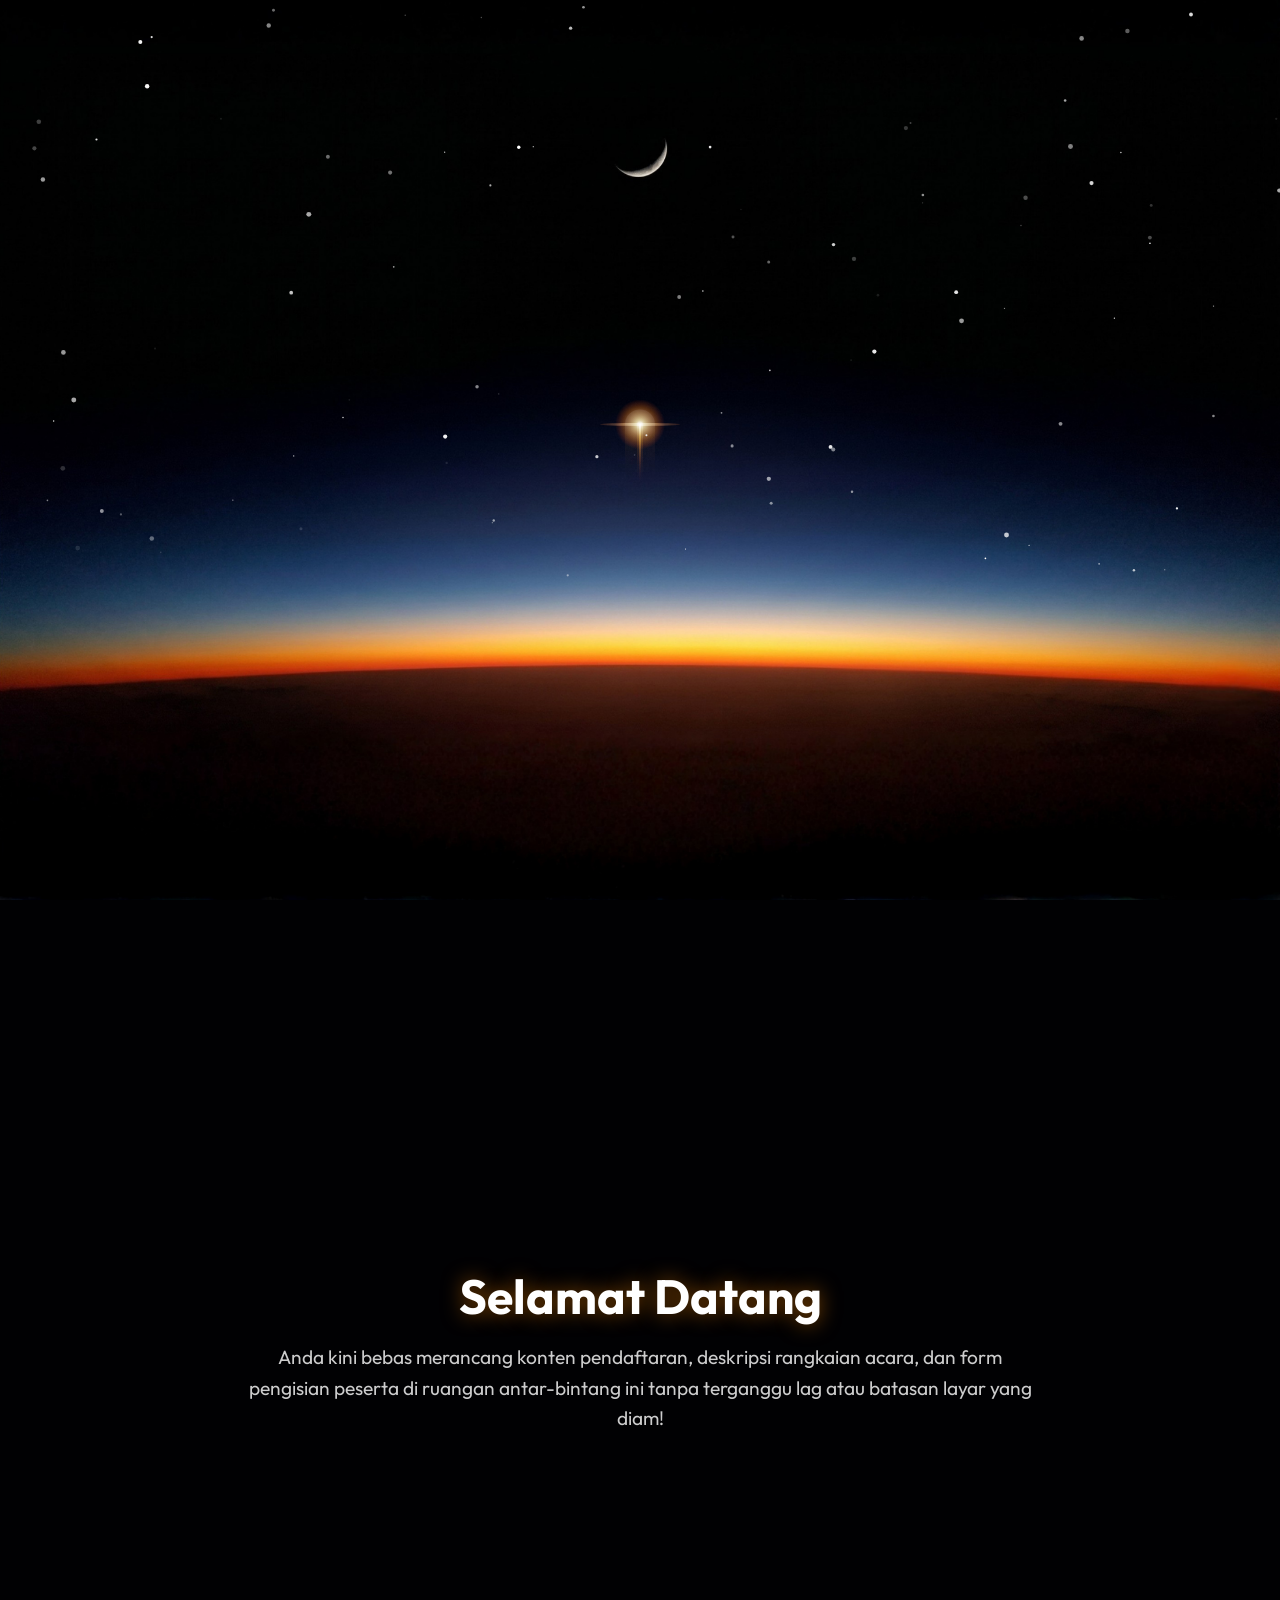
==== index.html @ 038d3ee2 "first commit" ====
<!DOCTYPE html>
<html lang="en">
<head>
    <meta charset="UTF-8">
    <meta name="viewport" content="width=device-width, initial-scale=1.0">
    <title>OmahTI Academy 2026</title>
    <link rel="preconnect" href="https://fonts.googleapis.com">
    <link rel="preconnect" href="https://fonts.gstatic.com" crossorigin>
    <link href="https://fonts.googleapis.com/css2?family=Outfit:wght@300;500;700&display=swap" rel="stylesheet">
    <link rel="stylesheet" href="style.css">
</head>
<body>
    <svg style="width: 0; height: 0; position: absolute;" aria-hidden="true">
      <filter id="svg-distort">
        <feTurbulence type="fractalNoise" baseFrequency="0.04" numOctaves="2" result="noise" />
        <feDisplacementMap in="SourceGraphic" in2="coloredNoise" scale="12" xChannelSelector="R" yChannelSelector="G" />
      </filter>
    </svg>

    <div class="shake-wrapper" id="shake-wrapper">
        <section class="hero">
            <div class="hero-bg-container">
                <div class="zoom-wrapper">
                    <!-- Menggunakan gambar _Lanjutan yang baru untuk jembatan hitam tanpa putus -->
                    <img src="assets/Horizon_Horizontal_Lanjutan.png" class="hero-bg-img" alt="Space Horizon">
                </div>
            </div>
            
            <div class="shockwave" id="shockwave"></div>
            
            <canvas id="vfxCanvas"></canvas>
            
            <div class="hero-content hidden-initially" id="main-content">
                <h1 class="title">OmahTI Academy 2026</h1>
                <p class="tagline">Ignite your passion, Explore new horizon</p>
            </div>
        </section>
        
        <!-- BLOK KONTEN LANJUTAN (BISA DI-SCROLL KE BAWAH) -->
        <!-- Background hitam pekat (#010103) secara otomatis menyambung sempurna dengan gradasi paling bawah dari _Lanjutan.png -->
        <section style="width: 100%; min-height: 100vh; position: relative; z-index: 10; display: flex; flex-direction: column; align-items: center; justify-content: center; padding: 2rem;">
            <div style="text-align: center; max-width: 800px; color: rgba(255, 255, 255, 0.8);">
                <h2 style="font-size: 3rem; margin-bottom: 1rem; color: #fff; text-shadow: 0 0 20px rgba(255, 140, 0, 0.5);">Selamat Datang</h2>
                <p style="font-size: 1.2rem; line-height: 1.6;">Anda kini bebas merancang konten pendaftaran, deskripsi rangkaian acara, dan form pengisian peserta di ruangan antar-bintang ini tanpa terganggu lag atau batasan layar yang diam!</p>
            </div>
        </section>
    </div>

    <!-- CANVAS VFX ENGINE SCRIPT (Fokus Komet Fotorealistis) -->
    <script>
        const canvas = document.getElementById('vfxCanvas');
        const ctx = canvas.getContext('2d');
        let width, height;
        let stars = [];
        let animationFrame;

        function resize() {
            width = window.innerWidth;
            height = window.innerHeight;
            canvas.width = width;
            canvas.height = height;
        }
        window.addEventListener('resize', resize);
        resize();

        // 1. STARFIELD LATAR BELAKANG
        // Variabel global pengatur tempo kelip bintang
        let starSpeedMultiplier = 1.0;

        class Star {
            constructor() {
                this.x = Math.random() * width;
                this.y = Math.random() * (height * 0.65);
                this.size = Math.random() * 2 + 0.5;
                this.blinkSpeed = Math.random() * 0.05 + 0.01;
                this.opacity = Math.random();
                this.growing = Math.random() > 0.5;
            }
            update() {
                // Skalakan kedipan dengan parameter waktu lari universe agar dapat dilambatkan!
                if (this.growing) {
                    this.opacity += this.blinkSpeed * starSpeedMultiplier;
                    if (this.opacity >= 1) {
                        this.opacity = 1;
                        this.growing = false;
                    }
                } else {
                    this.opacity -= this.blinkSpeed * starSpeedMultiplier;
                    if (this.opacity <= 0.1) {
                        this.opacity = 0.1;
                        this.growing = true;
                    }
                }
            }
            draw() {
                ctx.globalAlpha = this.opacity;
                ctx.fillStyle = '#ffffff';
                ctx.beginPath();
                ctx.arc(this.x, this.y, this.size, 0, Math.PI * 2);
                ctx.fill();
                ctx.globalAlpha = 1;
            }
        }

        for (let i = 0; i < 100; i++) {
            stars.push(new Star());
        }

        // 2. CANVAS ORGANIC MESH ENGINE (Wobbly Plasma Blob & Stardust)
        let bubble = null;
        let dusts = [];
        
        function triggerBubble(x, y) {
            bubble = {
                x: x,
                y: y,
                radius: 1,
                maxRadius: Math.max(width, height) * 1.5,
                opacity: 1,
                time: 0,
                active: true
            };
            
            // Sentuhan ekstra: memancarkan percikan serbuk bintang (fireflies/stardust) yang damai bertebaran perlahan
            for(let i = 0; i < 45; i++) {
                dusts.push({
                    x: x + (Math.random() - 0.5) * 50, // Penebaran awal alami menyebar dari poros amuba
                    y: y + (Math.random() - 0.5) * 50,
                    vx: (Math.random() - 0.5) * 6,
                    // Terbang pelan melayang ke arah atas
                    vy: (Math.random() - 0.5) * 3 - 2, 
                    size: Math.random() * 2 + 0.8,
                    opacity: 1,
                    decay: Math.random() * 0.005 + 0.002, // Memudar sangat pelan laksana kunang-kunang (~3-5 detik)
                    wobble: Math.random() * Math.PI * 2
                });
            }
        }

        // COMET LOGIC (Ultra-HD Smooth Beam Mode)
        let comet = null;

        function spawnComet() {
            // Mulai dari titik terang horizon
            let startY = height * 0.90; 
            let targetY = height * 0.35; 
            let startX = width / 2;
            
            comet = {
                x: startX,
                y: startY,
                targetY: targetY,
                speed: 30, // Diturunkan sesuai permintaan awal
                friction: 0.95, // Menjaga agar sisa energinya tetap mengangkat komet sampai tujuan
                tailLength: 0,
                maxTailLength: Math.min(height * 0.3, 280),
                opacity: 0,
                active: true
            };
        }

        function loop() {
            // Bersihkan kanvas agar jernih dan garis tetap tajam secara HD
            ctx.clearRect(0, 0, width, height);
            ctx.globalCompositeOperation = 'source-over';
            
            // Perlambat tempo kelip bintang ke 45% kecepatan aslinya
            // (15% di perhitungan matematika sebelumnya mengakibatkan siklus kedipan memakan waktu hingga 15 detik, sehingga terlihat macet/berhenti)
            if (bubble) {
                if (starSpeedMultiplier > 0.45) {
                    starSpeedMultiplier -= 0.002;
                }
            }

            // Jaga bintang-bintang di latar
            stars.forEach(s => { s.update(); s.draw(); });

            // 3. RENDER BUBBLE ORGANIK AMOEBA (The Plasma Explosion)
            if (bubble && bubble.active) {
                bubble.radius += (bubble.maxRadius - bubble.radius) * 0.02 + 2; 
                bubble.time += 0.05;
                
                let progress = bubble.radius / bubble.maxRadius;
                bubble.opacity = Math.max(0, 1 - Math.pow(progress, 2.5));
                
                if (bubble.opacity <= 0) bubble.active = false;

                ctx.globalCompositeOperation = 'screen';
                ctx.globalAlpha = bubble.opacity * 0.7; // Dikurangi drastis sesuai permintaan awal
                
                ctx.beginPath();
                let points = 200; // Resolusi lengkungan tinggi
                let baseRadius = bubble.radius;
                
                for (let i = 0; i <= points; i++) {
                    let angle = (i / points) * Math.PI * 2;
                    // Formula Trigonometri Sine Wave berganda untuk membentuk goyangan tentakel amuba/gumpalan asimetris!
                    let noiseOffset = Math.sin(angle * 5 + bubble.time) * (baseRadius * 0.15) 
                                    + Math.cos(angle * 3 - bubble.time * 1.5) * (baseRadius * 0.1);
                    
                    let r = baseRadius + noiseOffset;
                    let pX = bubble.x + Math.cos(angle) * r;
                    let pY = bubble.y + Math.sin(angle) * r;
                    
                    if (i === 0) ctx.moveTo(pX, pY);
                    else ctx.lineTo(pX, pY);
                }
                ctx.closePath();
                
                // Murni gradasi mengisi kontur plasma (warna dihaluskan drastis, lebih redup dan damai)
                let grad = ctx.createRadialGradient(bubble.x, bubble.y, 0, bubble.x, bubble.y, baseRadius * 1.2);
                grad.addColorStop(0, 'rgba(255, 210, 160, 0.25)'); // Inti pudar kemerahan tipis
                grad.addColorStop(0.4, 'rgba(255, 130, 40, 0.4)'); // Transisi oranye yang sangat mulus
                grad.addColorStop(0.8, 'rgba(255, 60, 0, 0.1)');   // Terang menyatu memudar ke ujung
                grad.addColorStop(1, 'rgba(0, 0, 0, 0)');
                
                ctx.fillStyle = grad;
                ctx.fill();
                
                // Perhatian: Seluruh goresan/tarikan garis luar (stroke, putus-putus maupun putih solid) resmi dimusnahkan. 
                // Gumpalan plasma sekarang 100% transisi warna cair bergradasi bulat (tanpa border kaku atau tepian tajam)
                
                ctx.globalAlpha = 1;
                ctx.globalCompositeOperation = 'source-over';
            }
            
            // RENDER EXTRA: SENTUHAN STARDUST MELAYANG (Serbuk Emas Magis Pemanis)
            if (dusts.length > 0) {
                ctx.globalCompositeOperation = 'screen';
                for (let i = dusts.length - 1; i >= 0; i--) {
                    let d = dusts[i];
                    
                    // Terbang berdansa organik dengan ayunan fungsi Sinus
                    d.x += d.vx + Math.sin(d.wobble) * 0.8;
                    d.y += d.vy;
                    d.wobble += 0.05;
                    
                    // Hambatan halus (gesekan udara di angkasa)
                    d.vx *= 0.95;
                    d.vy *= 0.98; 
                    
                    d.opacity -= d.decay;
                    
                    if (d.opacity <= 0) {
                        dusts.splice(i, 1);
                        continue;
                    }
                    
                    ctx.beginPath();
                    // Garis pendar (glow) elegan tebal di sekitar debu
                    ctx.shadowBlur = 15;
                    ctx.shadowColor = `rgba(255, 140, 0, ${d.opacity})`;
                    ctx.arc(d.x, d.y, d.size, 0, Math.PI * 2);
                    ctx.fillStyle = `rgba(255, 240, 190, ${d.opacity})`;
                    ctx.fill();
                    ctx.shadowBlur = 0; // Matikan pembiasan bayang agar tak mengganggu elemen lain
                }
                ctx.globalCompositeOperation = 'source-over';
            }

            // 4. RENDER KOMET
            if (comet && comet.active) {
                // Kalkulasi Fisika Deakselerasi Normal (Dibiarkan menyentuh angka 0 mutlak / berhenti total)
                comet.speed *= comet.friction;
                comet.y -= comet.speed;
                
                // Panjang ekor cahaya mengikuti kecepatan (sangat panjang di awal, menyusut di akhir)
                comet.tailLength = Math.min(comet.maxTailLength, comet.speed * 6);
                
                // Terang secepat kilat di bawah saat meluncur awal
                if (comet.opacity < 1) comet.opacity += 0.2;

                // PENTING: Screen blend mode - warna komet akan "menyinar" terang
                // dengan mewarnai piksel Horizon Asli di belakangnya secara alami
                ctx.globalCompositeOperation = 'screen';
                ctx.globalAlpha = Math.max(0, comet.opacity);

                // A. INTI KOMET (Optical Lens Flare Glow)
                ctx.beginPath();
                // Radius glow diperkecil menjadi 25 untuk sinar yang lebih rapat, tipis, dan tajam
                let headGlow = ctx.createRadialGradient(comet.x, comet.y, 0, comet.x, comet.y, 25);
                headGlow.addColorStop(0, 'rgba(255, 255, 255, 1)');       // Kembali ke putih murni untuk realisme
                headGlow.addColorStop(0.2, 'rgba(255, 230, 150, 0.8)');   // Transisi kuning terang
                headGlow.addColorStop(0.7, 'rgba(255, 120, 0, 0.3)');     // Oranye pudar (tidak berlebihan)
                headGlow.addColorStop(1, 'rgba(255, 60, 0, 0)');          // Menyatu
                
                ctx.fillStyle = headGlow;
                ctx.arc(comet.x, comet.y, 25, 0, Math.PI * 2);
                ctx.fill();

                // Tambahan: Anamorphic Horizontal Flare
                ctx.beginPath();
                let horizontalFlare = ctx.createRadialGradient(comet.x, comet.y, 0, comet.x, comet.y, 50);
                horizontalFlare.addColorStop(0, 'rgba(255, 240, 200, 0.6)'); // Keseimbangan putih kuning
                horizontalFlare.addColorStop(1, 'rgba(255, 100, 0, 0)');
                ctx.fillStyle = horizontalFlare;
                ctx.ellipse(comet.x, comet.y, 40, 1.5, 0, 0, Math.PI * 2); 
                ctx.fill();

                // B. EKOR ENERGI
                ctx.beginPath();
                let tailGlow = ctx.createLinearGradient(comet.x, comet.y, comet.x, comet.y + comet.tailLength);
                tailGlow.addColorStop(0, 'rgba(255, 255, 255, 0.9)'); // Terang benderang di awal
                tailGlow.addColorStop(0.2, 'rgba(255, 180, 50, 0.6)'); // Jejak kuning/oranye
                tailGlow.addColorStop(0.7, 'rgba(200, 80, 0, 0.15)'); // Oranye halus
                tailGlow.addColorStop(1, 'rgba(100, 20, 0, 0)');
                
                // Inti plasma tipis silet
                ctx.strokeStyle = tailGlow;
                ctx.lineWidth = 1.5; // Sangat tipis membentuk laser/serat optik
                ctx.lineCap = 'round';
                ctx.moveTo(comet.x, comet.y);
                ctx.lineTo(comet.x, comet.y + comet.tailLength);
                ctx.stroke();
                
                // Lapisan difusi embun panas sangat tipis (Glow ambient)
                ctx.beginPath();
                ctx.strokeStyle = tailGlow;
                ctx.lineWidth = 6;  // Blur dikecilkan agar tidak terlihat gendut
                ctx.globalAlpha = comet.opacity * 0.3; 
                ctx.moveTo(comet.x, comet.y);
                ctx.lineTo(comet.x, comet.y + comet.tailLength);
                ctx.stroke();
                
                // Tambahan: Lapisan Macro Bloom untuk menggantikan CSS filter yang bikin ngelag
                ctx.beginPath();
                ctx.strokeStyle = tailGlow;
                ctx.lineWidth = 30; // Radius lebar namun sangat pudar untuk ilusi cahaya kamera
                ctx.globalAlpha = comet.opacity * 0.1;
                ctx.moveTo(comet.x, comet.y);
                ctx.lineTo(comet.x, comet.y + comet.tailLength);
                ctx.stroke();

                ctx.globalAlpha = 1;
                ctx.globalCompositeOperation = 'source-over';

                // Logika Berhenti & Ledakan (Memicu ledakan lalu lenyapkan total fisiknya seketika)
                if (comet.y <= comet.targetY || comet.speed < 0.5) {
                    comet.active = false;
                    
                    // Bangun gumpalan sel plasma amuba di titik absis Canvas
                    triggerBubble(comet.x, comet.y);
                    
                    // PANGGIL SIKLUS DISTORSI KACA (Air Riak Asimetris)
                    let shockwave = document.getElementById('shockwave');
                    shockwave.classList.remove('explode'); 
                    void shockwave.offsetWidth; 
                    shockwave.classList.add('explode');
                    
                    let mainContent = document.getElementById('main-content');
                    mainContent.classList.remove('hidden-initially');
                    mainContent.classList.add('reveal');
                }
            }

            animationFrame = requestAnimationFrame(loop);
        }

        window.onload = () => {
            loop();
            // Tembakan Sinematik Perdana 
            setTimeout(() => {
                spawnComet();
            }, 800);
        };
    </script>
</body>
</html>
---- style.css ----
:root {
    --text-primary: #ffffff;
    --text-secondary: rgba(255, 255, 255, 0.85);
    --accent-glow: rgba(255, 140, 0, 0.3);
}

* {
    margin: 0;
    padding: 0;
    box-sizing: border-box;
}

body, html {
    width: 100%;
    min-height: 100vh;
    font-family: 'Outfit', sans-serif;
    /* Buka overflow vertikal agar bisa scroll ke bawah ke konten selanjutnya! */
    overflow-x: hidden; 
    background-color: #010103; 
}

.shake-wrapper {
    width: 100%;
    position: relative;
}

.hero {
    width: 100%;
    height: 100vh; /* Kunci panggung animasi komet tepat di layar pertama */
    display: flex;
    flex-direction: column;
    justify-content: flex-start;
    align-items: center;
    position: relative;
}

.hero-bg-container {
    position: absolute;
    top: 0; left: 0; width: 100%; height: 100%;
    z-index: 0;
    overflow: hidden;
    background-color: inherit;
}

.zoom-wrapper {
    position: absolute;
    top: 0; left: 0; width: 100%; height: 100%;
    animation: slowZoom 35s ease-in-out infinite alternate;
    transform-origin: center 85vh; 
}

.hero-bg-img {
    width: 100vw;
    height: auto;
    min-height: 100vh;
    object-fit: cover;
    position: absolute;
    top: 85vh; 
    left: 0;
    transform: translateY(-85.1%);
}

@keyframes slowZoom {
    0% { transform: scale(1); }
    100% { transform: scale(1.04); }
}

/* ==================================
   VFX CANVAS LAYER
================================== */
#vfxCanvas {
    position: absolute;
    top: 0; left: 0; width: 100%; height: 100%;
    z-index: 2; /* Berada di atas horizon, di bawah teks */
    pointer-events: none;
    
    /* VITAL: Teknik ini membuat canvas bukan sekadar "menempel", 
       melainkan berbaur secara optikal menerangi warna gambar sekitarnya */
    mix-blend-mode: screen; 
    
    /* Mencegah lag ekstrim: jangan gunakan CSS drop-shadow ke seluruh lebar layar! */
    
    /* Masking untuk membuat efek visual memudar/hilang secara halus di garis horizon 85vh
       sehingga ekor komet terasa menembus dari belakang dunia/bumi */
    -webkit-mask-image: linear-gradient(to bottom, black 82vh, transparent 86vh);
    mask-image: linear-gradient(to bottom, black 82vh, transparent 86vh);
}

/* ==================================
   SVG BACKDROP DISPLACEMENT SHOCKWAVE
================================== */
.shockwave {
    position: absolute;
    top: 35vh; /* Center drop */
    left: 50%;
    /* Mencegah Lag Ekstrim (Layout Reflows): Paksa ukuran elemen tetap besar, 
       kemudian animasikan via transform: scale dengan Akselerasi GPU penuh! */
    width: 140vw;
    height: 140vw;
    transform: translate(-50%, -50%) scale(0.01);
    
    background: transparent;
                
    /* Pembiasan lensa gelembung mengikuti bentuk goyangannya dengan filter SVG! */
    backdrop-filter: url(#svg-distort) brightness(1.1);
    -webkit-backdrop-filter: blur(2px) brightness(1.1); 
    
    /* Memaksa elemen ini terpisah ke layer Composite GPU murni */
    will-change: transform, border-radius, opacity;
    
    opacity: 0;
    pointer-events: none;
    z-index: 1;
}

.shockwave.explode {
    opacity: 1;
    /* Menggunakan keyframes Scale Transform Murni */
    animation: wobblyBubbleExpand 5s cubic-bezier(0.2, 0.8, 0.3, 1) forwards;
}

@keyframes wobblyBubbleExpand {
    0% { 
        border-radius: 40% 60% 70% 30% / 40% 50% 60% 50%;
        transform: translate(-50%, -50%) rotate(0deg) scale(0.02);
        opacity: 0; 
    }
    10% { opacity: 1; }
    30% { 
        border-radius: 70% 30% 50% 50% / 30% 50% 70% 40%;
    }
    60% { 
        border-radius: 30% 70% 50% 70% / 50% 40% 60% 30%;
    }
    100% { 
        border-radius: 50% 50% 60% 40% / 70% 30% 50% 50%;
        transform: translate(-50%, -50%) rotate(180deg) scale(1);
        opacity: 0; 
    }
}

/* ==================================
   SCREEN SHAKE VIBRATION
================================== */
.shake-wrapper.shake {
    /* Getaran layar dinonaktifkan sama sekali (Diganti durasi pasif 0s agar fallback aman) */
    animation: none;
}

@keyframes screenVibrate {
    0%, 100% { transform: translate3d(0, 0, 0); }
    10% { transform: translate3d(-15px, 8px, 0); }
    20% { transform: translate3d(12px, -6px, 0); }
    30% { transform: translate3d(-8px, 10px, 0); }
    40% { transform: translate3d(8px, -8px, 0); }
    50% { transform: translate3d(-6px, 5px, 0); }
    60% { transform: translate3d(6px, -4px, 0); }
    70% { transform: translate3d(-4px, 3px, 0); }
    80% { transform: translate3d(3px, -2px, 0); }
    90% { transform: translate3d(-2px, 1px, 0); }
}

/* ==================================
   CONTENT REVEAL (EXPLOSION)
================================== */
.hidden-initially {
    opacity: 0;
    pointer-events: none;
    visibility: hidden;
}

.hero-content {
    position: relative;
    z-index: 3;
    text-align: center;
    padding: 2rem;
    margin-top: 28vh; 
}

.hero-content.reveal {
    visibility: visible;
    pointer-events: auto;
    /* Durasi reveal diperpanjang sangat jauh agar lebih damai */
    animation: sereneReveal 3.5s cubic-bezier(0.25, 1, 0.5, 1) forwards;
}

@keyframes sereneReveal {
    0% { opacity: 0; transform: scale(0.95) translateY(10px); filter: blur(15px); }
    100% { opacity: 1; transform: scale(1) translateY(0); filter: blur(0px); }
}

.title {
    font-size: 5vw;
    font-weight: 700;
    letter-spacing: -0.02em;
    margin-bottom: 0.2em;
    color: #ffffff;
    
    /* TETAPKAN WARNA STATIS: Menggunakan glow Putih/Biru terang elegan */
    text-shadow: 0 4px 60px rgba(180, 225, 255, 0.8);
    
    /* ANIMASI DIPAKSA DI GPU */
    will-change: transform; 
    animation: float 4s ease-in-out infinite;
}

.hero-content.reveal .title {
    /* Muncul pasca efek */
    animation: float 6s ease-in-out 3s infinite; 
}

@keyframes float {
    0% { transform: translateY(0px); }
    50% { transform: translateY(-10px); }
    100% { transform: translateY(0px); }
}

.tagline {
    font-size: 1.8rem;
    font-weight: 300;
    color: var(--text-secondary);
    letter-spacing: 0.05em;
    opacity: 0;
}

.hero-content.reveal .tagline {
    animation: fadeUpTagline 2.5s ease-out 1s forwards;
}

@keyframes fadeUpTagline {
    0% { opacity: 0; transform: translateY(15px); filter: blur(5px); }
    100% { opacity: 1; transform: translateY(0px); filter: blur(0px); }
}

.tagline::after {
    content: '';
    display: block;
    width: 0;
    height: 2px;
    background: linear-gradient(90deg, transparent, rgba(255, 140, 0, 0.8), transparent);
    margin: 1.5rem auto 0;
    border-radius: 2px;
}

.hero-content.reveal .tagline::after {
    animation: expandLine 3s ease-in-out 1.5s forwards;
}

@keyframes expandLine {
    to { width: 60%; }
}

@media (max-width: 768px) {
    .title { font-size: 3.5rem; }
    .tagline { font-size: 1.2rem; }
    .hero-content { margin-top: 22vh; }
}
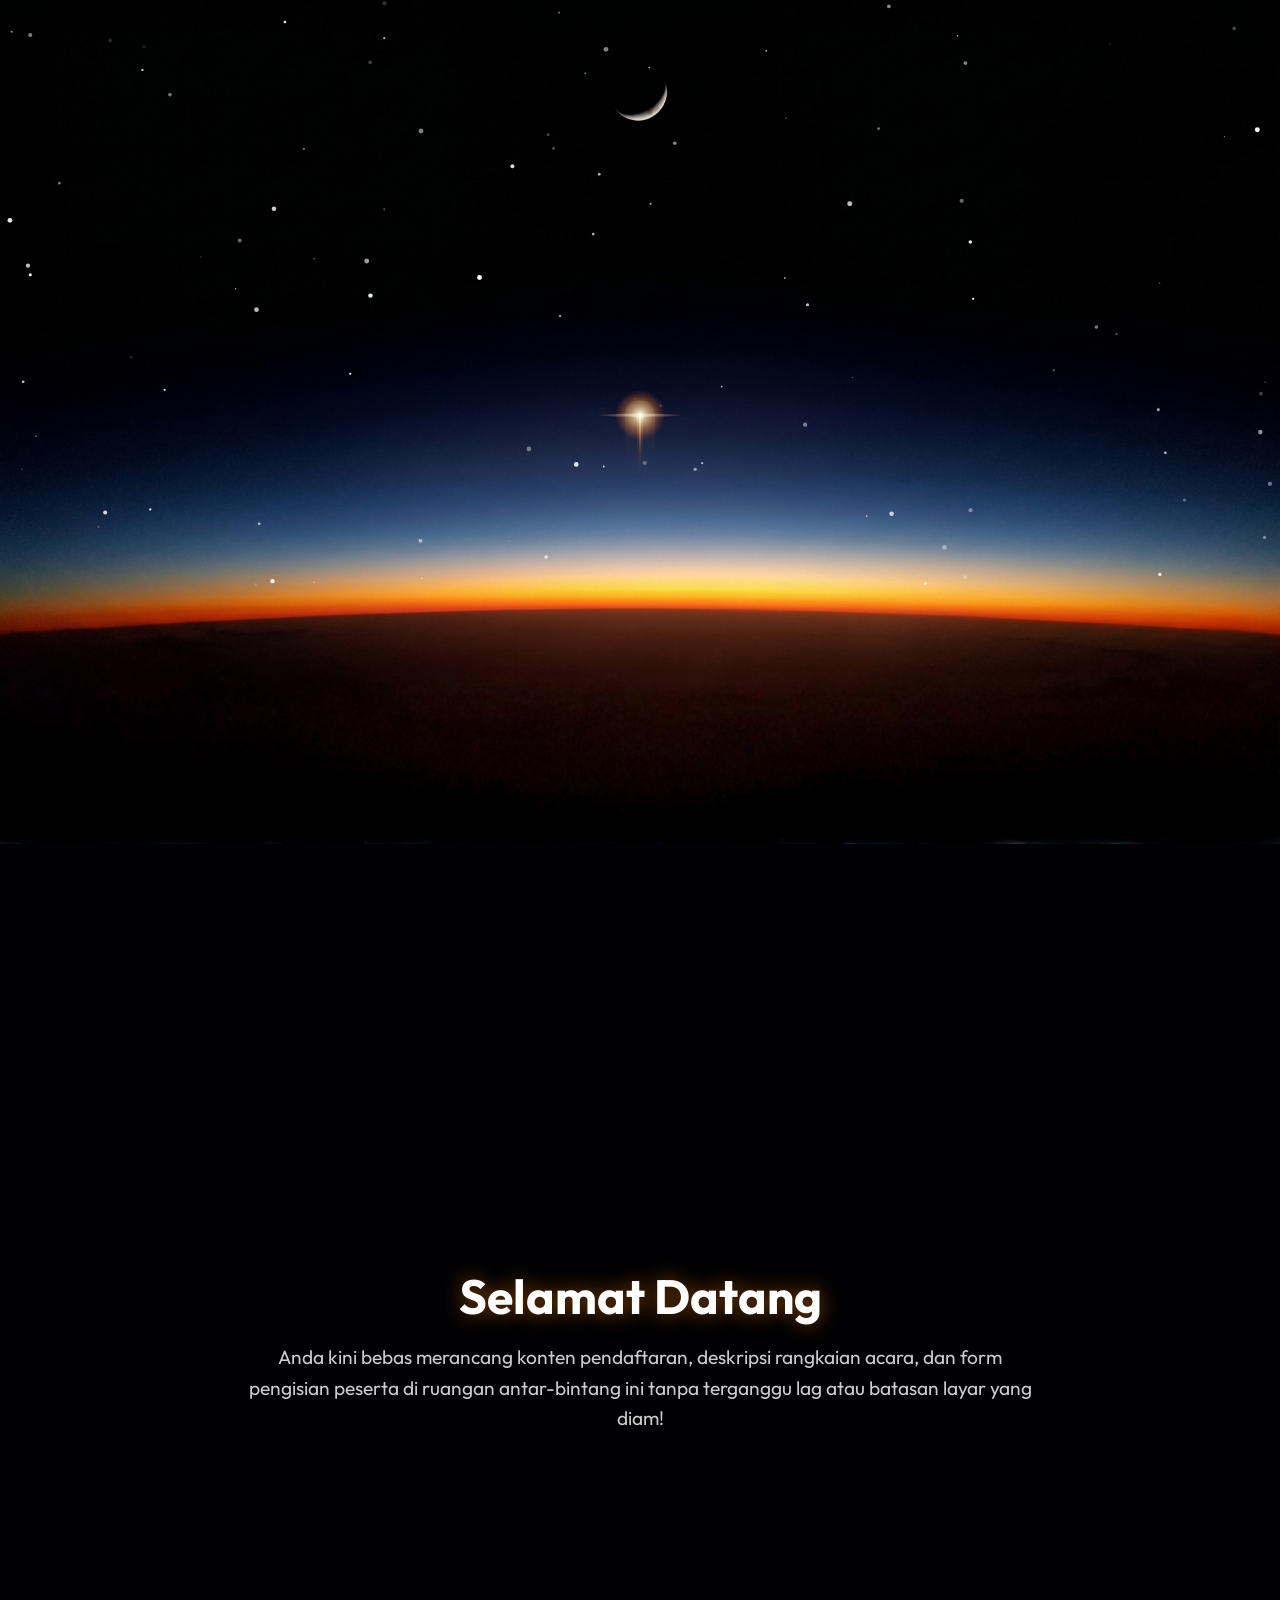
==== commit 185a56eb: "Update" ====
--- a/index.html
+++ b/index.html
@@ -37,8 +37,8 @@
         </section>
         
         <!-- BLOK KONTEN LANJUTAN (BISA DI-SCROLL KE BAWAH) -->
-        <!-- Background hitam pekat (#010103) secara otomatis menyambung sempurna dengan gradasi paling bawah dari _Lanjutan.png -->
-        <section style="width: 100%; min-height: 100vh; position: relative; z-index: 10; display: flex; flex-direction: column; align-items: center; justify-content: center; padding: 2rem;">
+        <!-- Background hitam dinonaktifkan (transparent) agar gradasi _Lanjutan.png menyatu mulus tembus ke warna background BODY CSS -->
+        <section style="width: 100%; min-height: 100vh; position: relative; z-index: 10; display: flex; flex-direction: column; align-items: center; justify-content: center; padding: 2rem; background-color: transparent;">
             <div style="text-align: center; max-width: 800px; color: rgba(255, 255, 255, 0.8);">
                 <h2 style="font-size: 3rem; margin-bottom: 1rem; color: #fff; text-shadow: 0 0 20px rgba(255, 140, 0, 0.5);">Selamat Datang</h2>
                 <p style="font-size: 1.2rem; line-height: 1.6;">Anda kini bebas merancang konten pendaftaran, deskripsi rangkaian acara, dan form pengisian peserta di ruangan antar-bintang ini tanpa terganggu lag atau batasan layar yang diam!</p>
--- a/style.css
+++ b/style.css
@@ -38,7 +38,8 @@
     position: absolute;
     top: 0; left: 0; width: 100%; height: 100%;
     z-index: 0;
-    overflow: hidden;
+    /* overflow: hidden Dihapus agar gambar ekstensinya bisa tumpah ke bawah tanpa terpotong! */
+    overflow: visible;
     background-color: inherit;
 }
 
@@ -54,10 +55,12 @@
     height: auto;
     min-height: 100vh;
     object-fit: cover;
-    position: absolute;
-    top: 85vh; 
+    object-position: top center; 
+    position: absolute;
+    /* Horizon aslinya pada berkas Lanjutan ternyata sedikit berada di bawah rata-rata. 
+       Kita tarik layarnya sebesar -7.5vh ke atas agar pucuk cahayanya menyentuh origin spawn komet (90vh) */
+    top: -7.5vh; 
     left: 0;
-    transform: translateY(-85.1%);
 }
 
 @keyframes slowZoom {
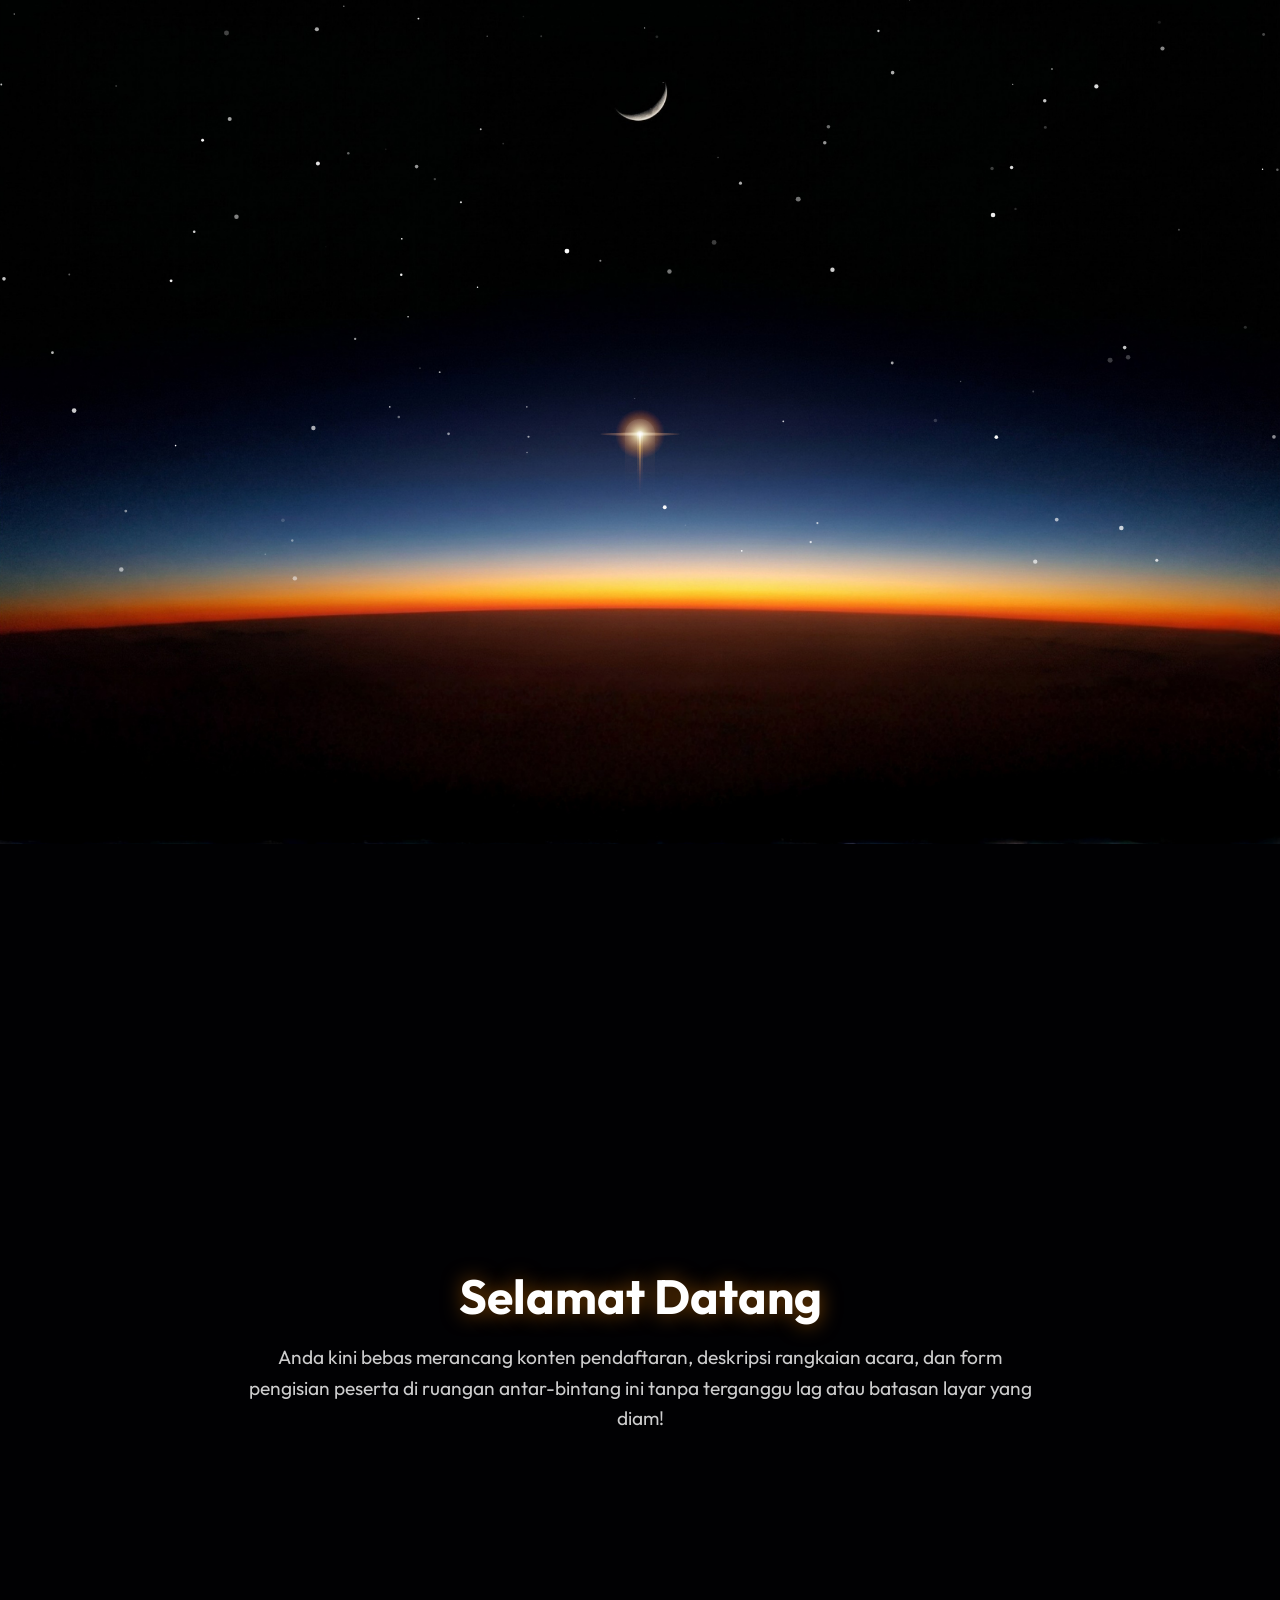
==== commit 3fe1b638: "Update" ====
--- a/index.html
+++ b/index.html
@@ -122,6 +122,7 @@
             };
             
             // Sentuhan ekstra: memancarkan percikan serbuk bintang (fireflies/stardust) yang damai bertebaran perlahan
+            /* 
             for(let i = 0; i < 45; i++) {
                 dusts.push({
                     x: x + (Math.random() - 0.5) * 50, // Penebaran awal alami menyebar dari poros amuba
@@ -135,6 +136,7 @@
                     wobble: Math.random() * Math.PI * 2
                 });
             }
+            */
         }
 
         // COMET LOGIC (Ultra-HD Smooth Beam Mode)
@@ -225,6 +227,7 @@
             }
             
             // RENDER EXTRA: SENTUHAN STARDUST MELAYANG (Serbuk Emas Magis Pemanis)
+            /*
             if (dusts.length > 0) {
                 ctx.globalCompositeOperation = 'screen';
                 for (let i = dusts.length - 1; i >= 0; i--) {
@@ -257,6 +260,7 @@
                 }
                 ctx.globalCompositeOperation = 'source-over';
             }
+            */
 
             // 4. RENDER KOMET
             if (comet && comet.active) {
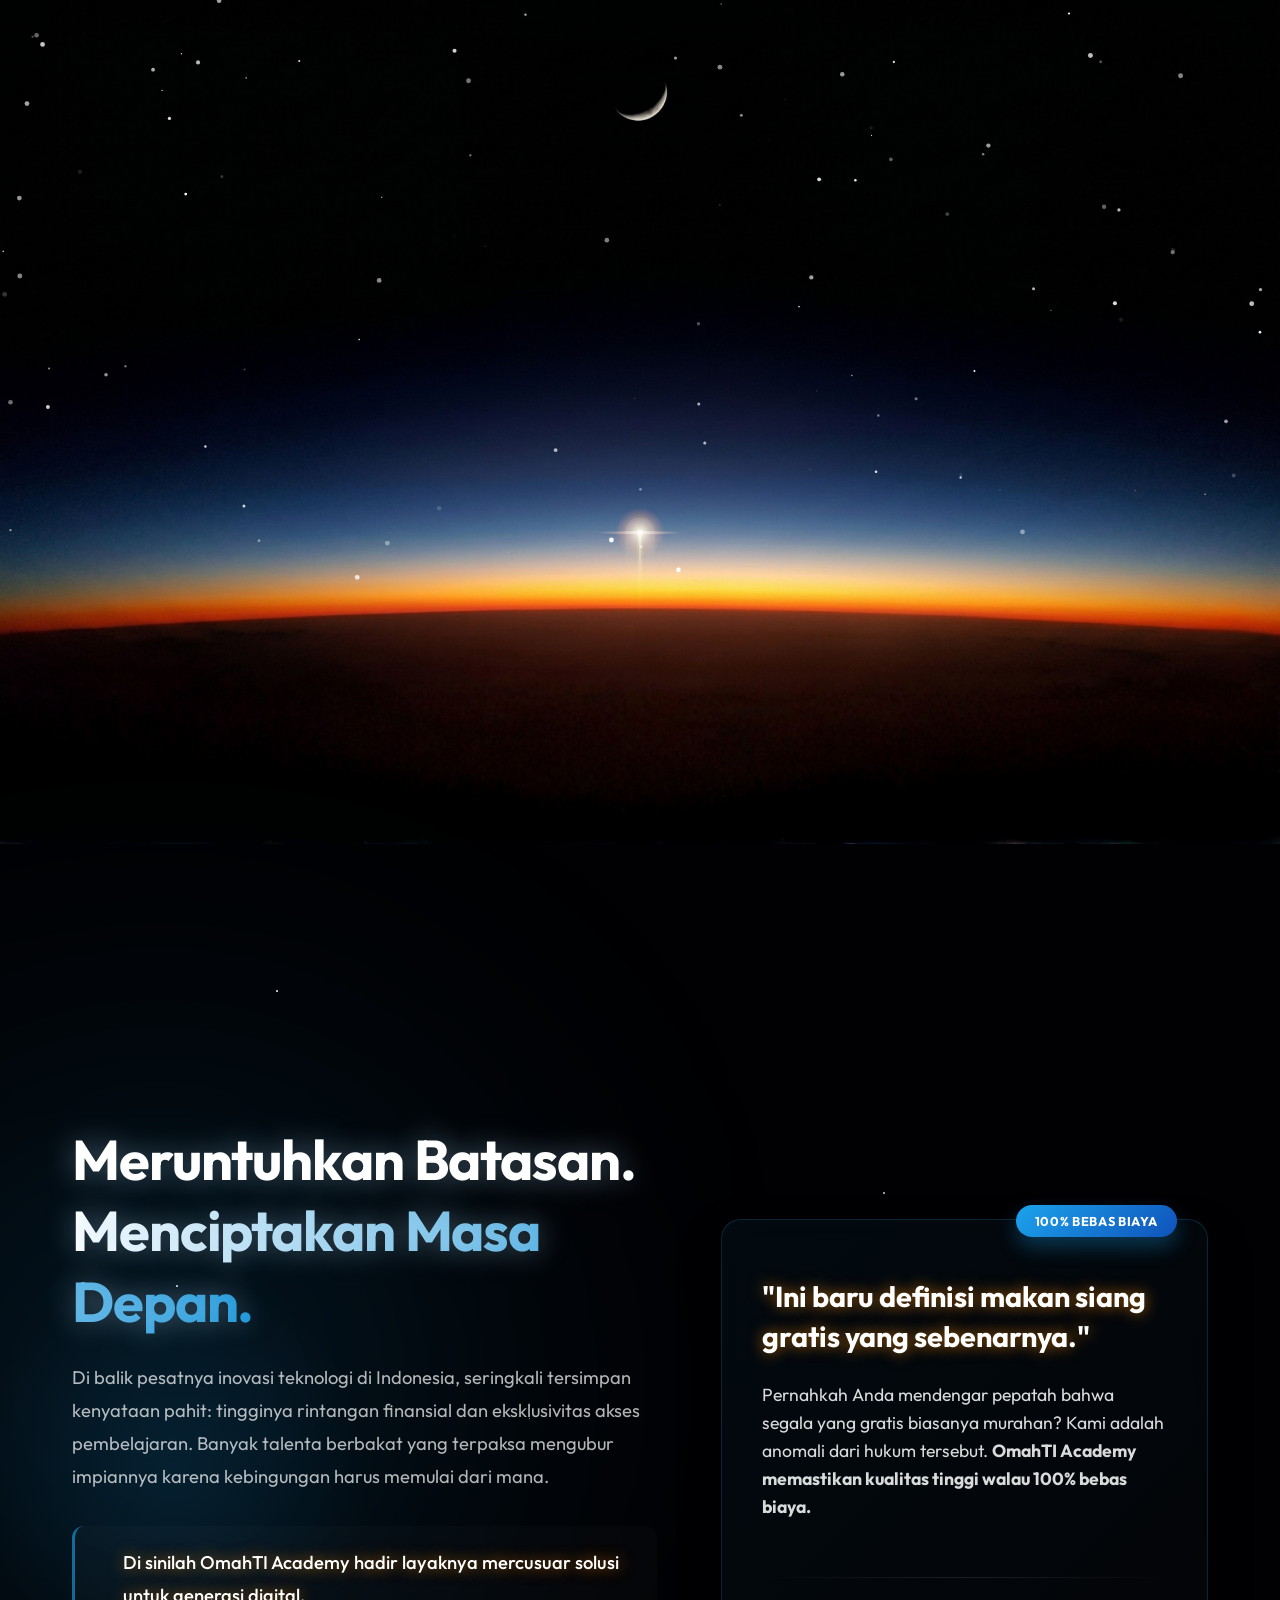
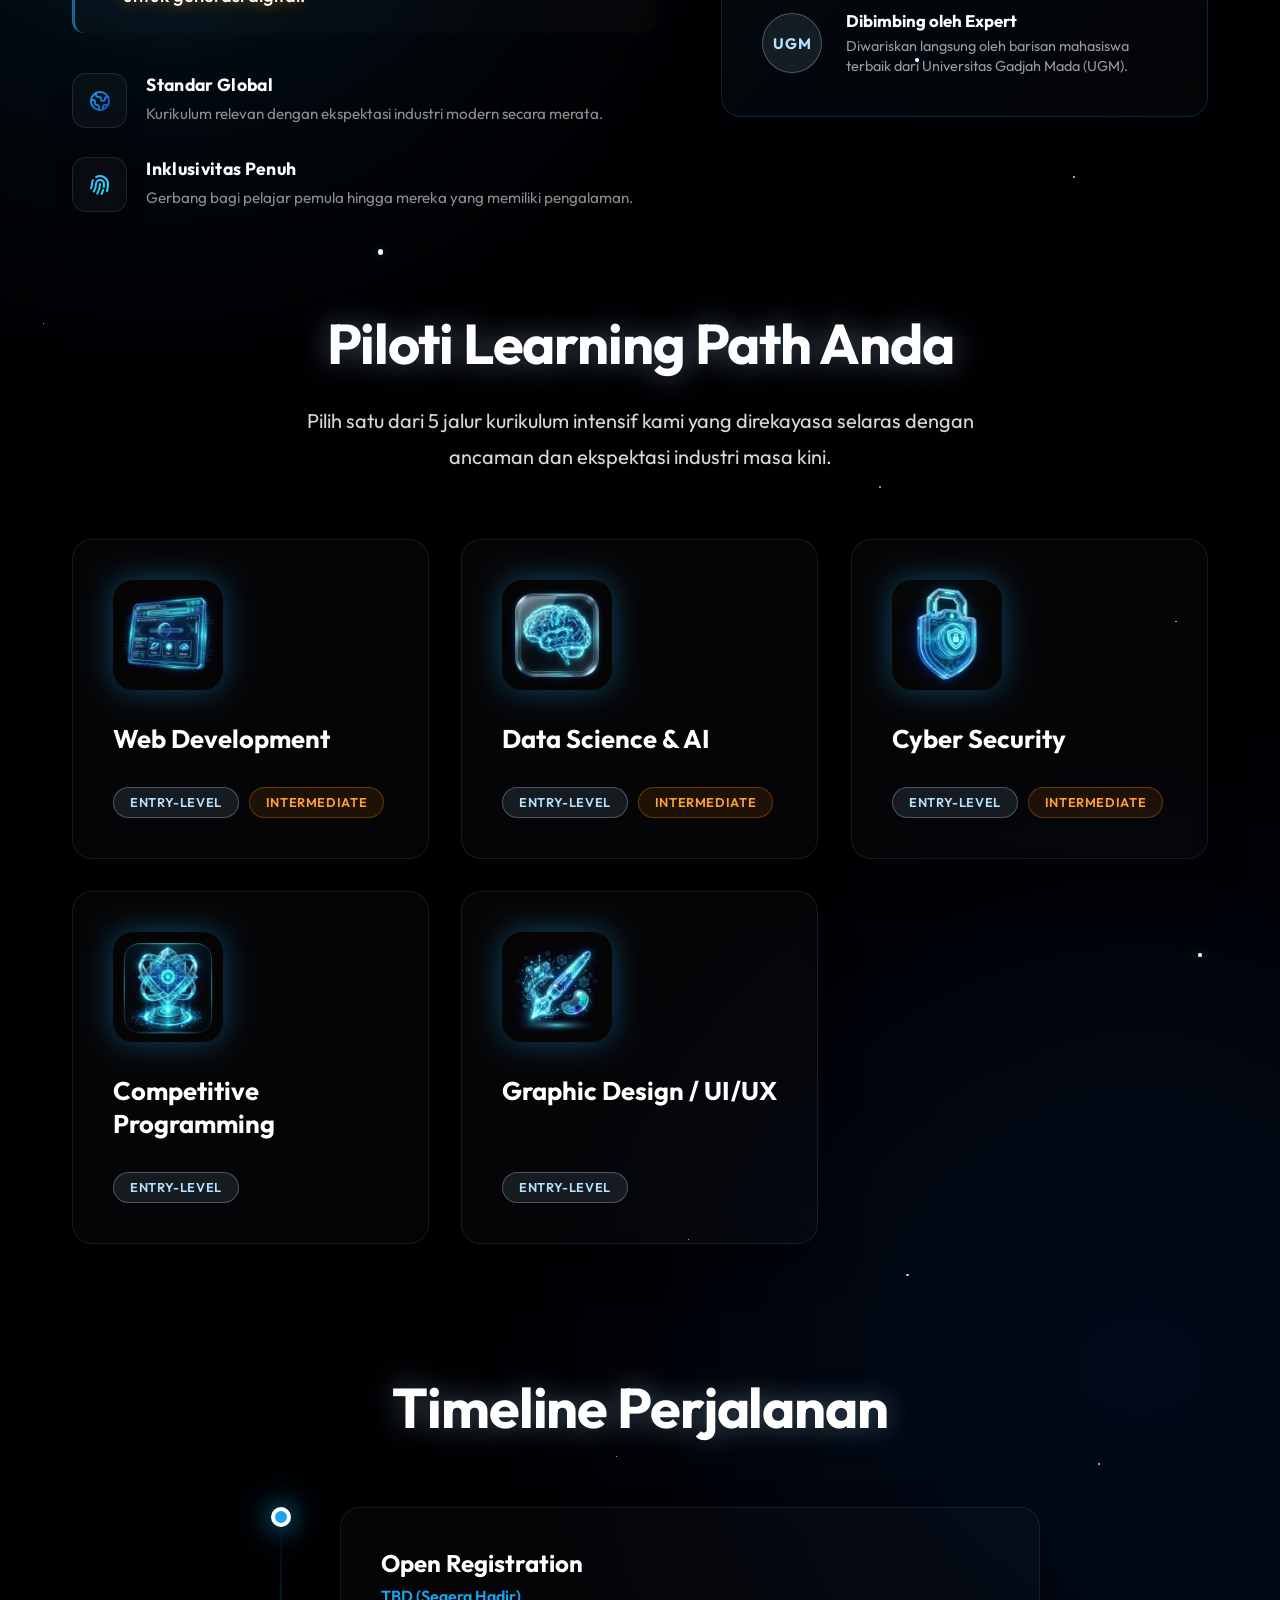
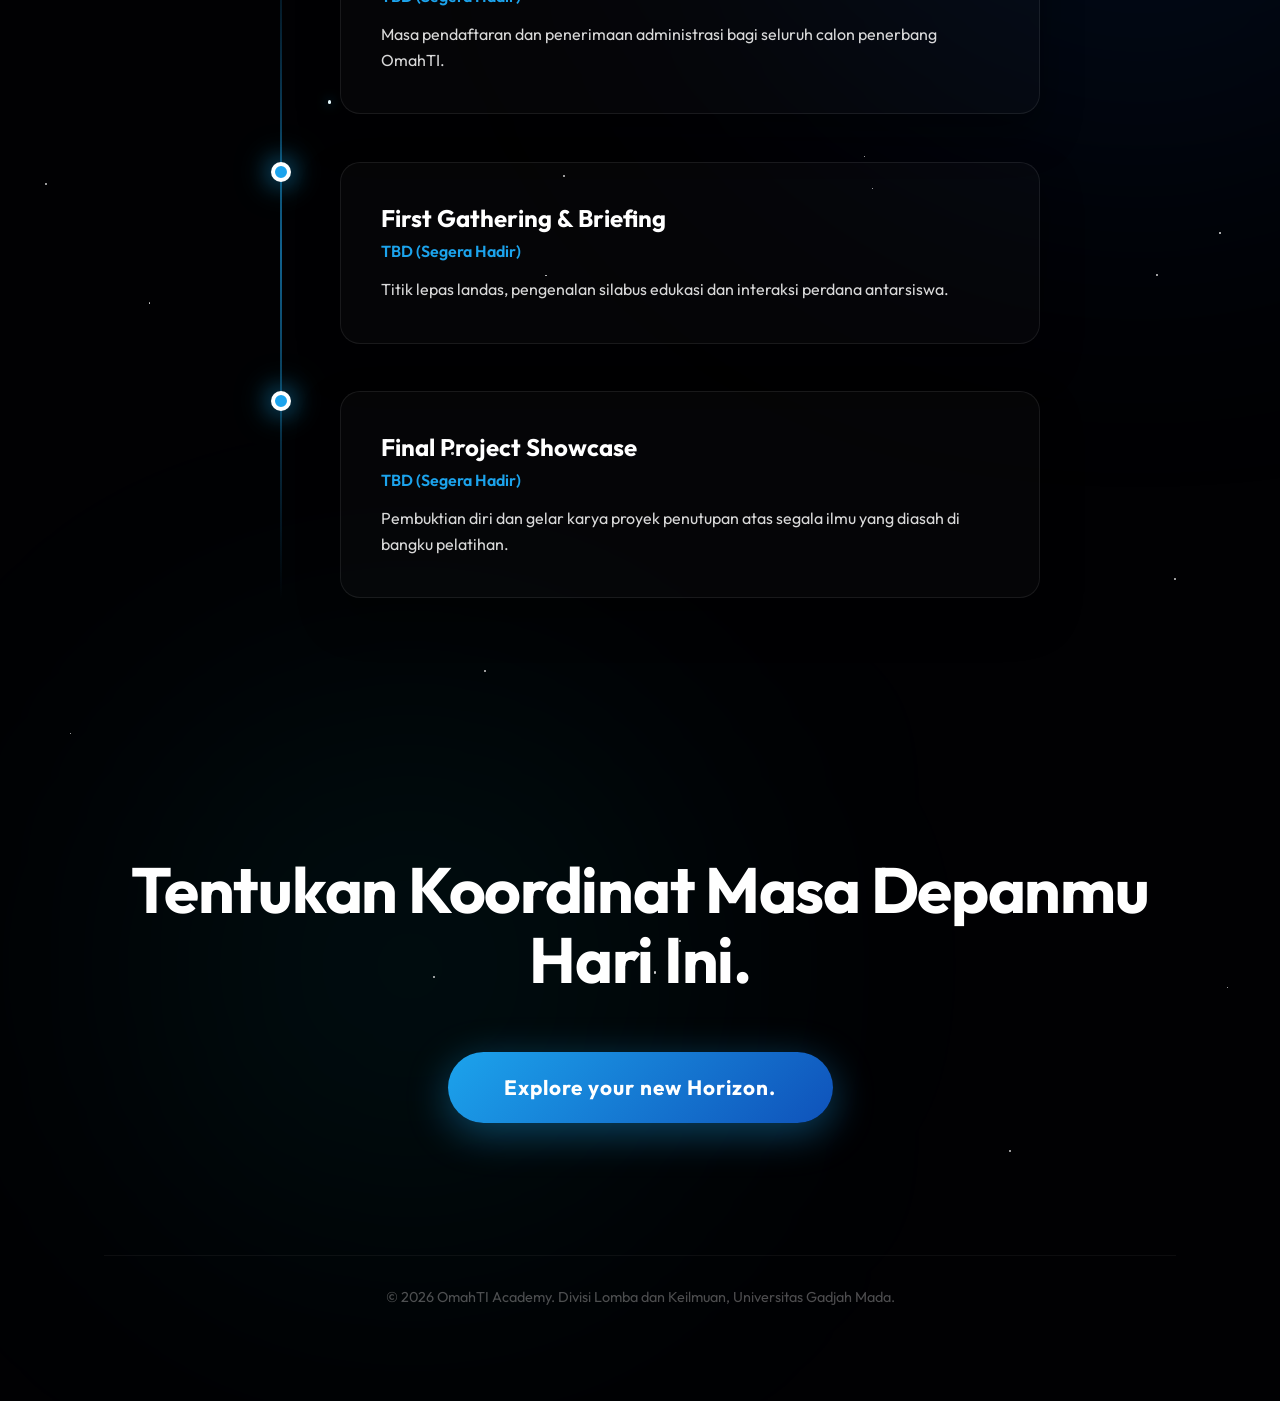
==== commit 28750a0a: "Update" ====
--- a/index.html
+++ b/index.html
@@ -36,14 +36,187 @@
             </div>
         </section>
         
-        <!-- BLOK KONTEN LANJUTAN (BISA DI-SCROLL KE BAWAH) -->
-        <!-- Background hitam dinonaktifkan (transparent) agar gradasi _Lanjutan.png menyatu mulus tembus ke warna background BODY CSS -->
-        <section style="width: 100%; min-height: 100vh; position: relative; z-index: 10; display: flex; flex-direction: column; align-items: center; justify-content: center; padding: 2rem; background-color: transparent;">
-            <div style="text-align: center; max-width: 800px; color: rgba(255, 255, 255, 0.8);">
-                <h2 style="font-size: 3rem; margin-bottom: 1rem; color: #fff; text-shadow: 0 0 20px rgba(255, 140, 0, 0.5);">Selamat Datang</h2>
-                <p style="font-size: 1.2rem; line-height: 1.6;">Anda kini bebas merancang konten pendaftaran, deskripsi rangkaian acara, dan form pengisian peserta di ruangan antar-bintang ini tanpa terganggu lag atau batasan layar yang diam!</p>
-            </div>
-        </section>
+        <!-- ====================================
+             MAIN CONTENT SECTIONS 
+             ==================================== -->
+        <div class="page-container">
+            
+            <!-- Ambient Glowing Backgrounds -->
+            <div class="ambient-orb orb-1"></div>
+            <div class="ambient-orb orb-2"></div>
+            <div class="ambient-orb orb-3"></div>
+
+            <!-- 1. ABOUT & WHY US SECTION -->
+            <section id="about" class="about-grid">
+                <!-- Elemen Ornamen Latar (Hanya untuk estetika tambahan di belakang teks) -->
+                <div class="about-bg-flare"></div>
+                
+                <div class="about-content fade-up">
+                    <h2 class="section-title">Meruntuhkan Batasan.<br><span class="text-gradient">Menciptakan Masa Depan.</span></h2>
+                    
+                    <p class="section-desc lead-text">Di balik pesatnya inovasi teknologi di Indonesia, seringkali tersimpan kenyataan pahit: tingginya rintangan finansial dan eksklusivitas akses pembelajaran. Banyak talenta berbakat yang terpaksa mengubur impiannya karena kebingungan harus memulai dari mana.</p>
+                    
+                    <div class="about-quote-box">
+                        <div class="quote-line"></div>
+                        <p class="section-desc glow-text" style="font-weight: 500;">Di sinilah OmahTI Academy hadir layaknya mercusuar solusi untuk generasi digital.</p>
+                    </div>
+
+                    <div class="feature-bullets">
+                        <div class="feature-item">
+                            <div class="feature-icon">
+                                <svg xmlns="http://www.w3.org/2000/svg" width="24" height="24" fill="none" viewBox="0 0 24 24" stroke="url(#blue-grad-1)" stroke-width="2"><path stroke-linecap="round" stroke-linejoin="round" d="M3.055 11H5a2 2 0 012 2v1a2 2 0 002 2 2 2 0 012 2v2.945M8 3.935V5.5A2.5 2.5 0 0010.5 8h.5a2 2 0 012 2 2 2 0 104 0 2 2 0 012-2h1.064M15 20.488V18a2 2 0 012-2h3.064" /><circle cx="12" cy="12" r="9"/></svg>
+                            </div>
+                            <div class="feature-text">
+                                <h4>Standar Global</h4>
+                                <p>Kurikulum relevan dengan ekspektasi industri modern secara merata.</p>
+                            </div>
+                        </div>
+                        <div class="feature-item">
+                            <div class="feature-icon">
+                                <svg xmlns="http://www.w3.org/2000/svg" width="24" height="24" fill="none" viewBox="0 0 24 24" stroke="url(#blue-grad-2)" stroke-width="2"><path stroke-linecap="round" stroke-linejoin="round" d="M12 11c0 3.517-1.009 6.799-2.753 9.571m-3.44-2.04l.054-.09A13.916 13.916 0 008 11a4 4 0 118 0c0 1.017-.07 2.019-.203 3m-2.118 6.844A21.88 21.88 0 0015.171 17m3.839 1.132c.645-2.266.99-4.659.99-7.132A8 8 0 008 4.07M3 15.364c.64-1.319 1-2.8 1-4.364 0-1.457.39-2.823 1.07-4" /></svg>
+                            </div>
+                            <div class="feature-text">
+                                <h4>Inklusivitas Penuh</h4>
+                                <p>Gerbang bagi pelajar pemula hingga mereka yang memiliki pengalaman.</p>
+                            </div>
+                        </div>
+                    </div>
+
+                    <!-- Pendaftaran Gradient untuk Ikon SVG -->
+                    <svg style="width:0;height:0;position:absolute;" aria-hidden="true">
+                        <defs>
+                            <linearGradient id="blue-grad-1" x1="0%" y1="0%" x2="100%" y2="100%">
+                                <stop offset="0%" stop-color="#1ca3ec" />
+                                <stop offset="100%" stop-color="#0f52ba" />
+                            </linearGradient>
+                            <linearGradient id="blue-grad-2" x1="0%" y1="0%" x2="100%" y2="100%">
+                                <stop offset="0%" stop-color="#4facfe" />
+                                <stop offset="100%" stop-color="#00f2fe" />
+                            </linearGradient>
+                        </defs>
+                    </svg>
+                </div>
+
+                <div class="glass-card why-us-card fade-up">
+                    <div class="floating-badge">100% BEBAS BIAYA</div>
+                    <h3 class="glow-text">"Ini baru definisi makan siang gratis yang sebenarnya."</h3>
+                    <p class="section-desc" style="font-size: 1.1rem; line-height: 1.6;">Pernahkah Anda mendengar pepatah bahwa segala yang gratis biasanya murahan? Kami adalah anomali dari hukum tersebut. <strong>OmahTI Academy memastikan kualitas tinggi walau 100% bebas biaya.</strong></p>
+                    
+                    <div class="card-divider"></div>
+
+                    <div class="tutor-info">
+                        <div class="tutor-avatar">
+                            <span class="ugm-text">UGM</span>
+                        </div>
+                        <div class="tutor-desc">
+                            <h4>Dibimbing oleh Expert</h4>
+                            <p>Diwariskan langsung oleh barisan mahasiswa terbaik dari Universitas Gadjah Mada (UGM).</p>
+                        </div>
+                    </div>
+                </div>
+            </section>
+
+            <!-- 2. LEARNING PATHS (DIVISIONS) -->
+            <section id="divisions">
+                <div class="fade-up" style="text-align: center;">
+                    <h2 class="section-title">Piloti Learning Path Anda</h2>
+                    <p class="section-desc" style="max-width: 700px; margin: 0 auto;">Pilih satu dari 5 jalur kurikulum intensif kami yang direkayasa selaras dengan ancaman dan ekspektasi industri masa kini.</p>
+                </div>
+                
+                <div class="division-grid">
+                    <!-- Web Development -->
+                    <div class="glass-card division-card fade-up">
+                        <div class="div-icon"><img src="assets/icon_webdev.png" class="division-icon-img" alt="Web Development"></div>
+                        <h3>Web Development</h3>
+                        <div class="badges">
+                            <span class="badge entry">Entry-Level</span>
+                            <span class="badge inter">Intermediate</span>
+                        </div>
+                    </div>
+                    <!-- Data Science -->
+                    <div class="glass-card division-card fade-up" style="transition-delay: 0.1s;">
+                        <div class="div-icon"><img src="assets/icon_datascience.png" class="division-icon-img" alt="Data Science & AI"></div>
+                        <h3>Data Science & AI</h3>
+                        <div class="badges">
+                            <span class="badge entry">Entry-Level</span>
+                            <span class="badge inter">Intermediate</span>
+                        </div>
+                    </div>
+                    <!-- Cyber Security -->
+                    <div class="glass-card division-card fade-up" style="transition-delay: 0.2s;">
+                        <div class="div-icon"><img src="assets/icon_cybersec.png" class="division-icon-img" alt="Cyber Security"></div>
+                        <h3>Cyber Security</h3>
+                        <div class="badges">
+                            <span class="badge entry">Entry-Level</span>
+                            <span class="badge inter">Intermediate</span>
+                        </div>
+                    </div>
+                    <!-- CP -->
+                    <div class="glass-card division-card fade-up" style="transition-delay: 0.3s;">
+                        <div class="div-icon"><img src="assets/icon_compprog.png" class="division-icon-img" alt="Competitive Programming"></div>
+                        <h3>Competitive Programming</h3>
+                        <div class="badges">
+                            <span class="badge entry">Entry-Level</span>
+                        </div>
+                    </div>
+                    <!-- UIUX -->
+                    <div class="glass-card division-card fade-up" style="transition-delay: 0.4s;">
+                        <div class="div-icon"><img src="assets/icon_uiux.png" class="division-icon-img" alt="UI/UX"></div>
+                        <h3>Graphic Design / UI/UX</h3>
+                        <div class="badges">
+                            <span class="badge entry">Entry-Level</span>
+                        </div>
+                    </div>
+                </div>
+            </section>
+
+            <!-- 3. TIMELINE -->
+            <section id="timeline" class="timeline-overlay">
+                <div class="fade-up" style="text-align: center;">
+                    <h2 class="section-title">Timeline Perjalanan</h2>
+                </div>
+                <div class="timeline">
+                    <!-- Placeholder Item 1 -->
+                    <div class="timeline-item fade-up">
+                        <div class="timeline-dot"></div>
+                        <div class="timeline-content glass-card">
+                            <h4>Open Registration</h4>
+                            <span class="date">TBD (Segera Hadir)</span>
+                            <p>Masa pendaftaran dan penerimaan administrasi bagi seluruh calon penerbang OmahTI.</p>
+                        </div>
+                    </div>
+                    <!-- Placeholder Item 2 -->
+                    <div class="timeline-item fade-up">
+                        <div class="timeline-dot"></div>
+                        <div class="timeline-content glass-card">
+                            <h4>First Gathering & Briefing</h4>
+                            <span class="date">TBD (Segera Hadir)</span>
+                            <p>Titik lepas landas, pengenalan silabus edukasi dan interaksi perdana antarsiswa.</p>
+                        </div>
+                    </div>
+                    <!-- Placeholder Item 3 -->
+                    <div class="timeline-item fade-up">
+                        <div class="timeline-dot"></div>
+                        <div class="timeline-content glass-card">
+                            <h4>Final Project Showcase</h4>
+                            <span class="date">TBD (Segera Hadir)</span>
+                            <p>Pembuktian diri dan gelar karya proyek penutupan atas segala ilmu yang diasah di bangku pelatihan.</p>
+                        </div>
+                    </div>
+                </div>
+            </section>
+
+            <!-- 4. CTA & FOOTER -->
+            <footer class="footer-cta fade-up">
+                <h2 class="cta-text">Tentukan Koordinat Masa Depanmu Hari Ini.</h2>
+                <a href="#" class="btn-cta">Explore your new Horizon.</a>
+                
+                <div class="footer-bottom">
+                    <p>&copy; 2026 OmahTI Academy. Divisi Lomba dan Keilmuan, Universitas Gadjah Mada.</p>
+                </div>
+            </footer>
+
+        </div>
     </div>
 
     <!-- CANVAS VFX ENGINE SCRIPT (Fokus Komet Fotorealistis) -->
@@ -367,6 +540,66 @@
                 spawnComet();
             }, 800);
         };
+
+        // Mencegah klik panik pada layar sebelum animasi selesai
+        document.body.addEventListener('click', function(e) {
+            if (e.target.tagName !== 'A' && e.target.tagName !== 'BUTTON') {
+                e.preventDefault();
+            }
+        });
+
+        /* ==============================================
+           INTERSECTION OBSERVER & STAR GENERATOR
+           ============================================== */
+        document.addEventListener("DOMContentLoaded", function() {
+            
+            // GENERATOR BINTANG UNTUK PAGE CONTAINER (Latar Bawah)
+            const pageContainer = document.querySelector('.page-container');
+            const starCount = 35; // Jumlahnya lebih sedikit dari Hero Section
+            
+            for(let i = 0; i < starCount; i++) {
+                let star = document.createElement('div');
+                star.className = 'css-star';
+                
+                // Distribusi ukuran: 85% kecil, 15% jauh lebih besar
+                let size = Math.random() > 0.85 ? (Math.random() * 3 + 3) : (Math.random() * 1.5 + 1); 
+                
+                star.style.width = size + 'px';
+                star.style.height = size + 'px';
+                star.style.left = Math.random() * 100 + '%';
+                star.style.top = Math.random() * 100 + '%';
+                
+                // Kecepatan kelap-kelip acak lambat
+                star.style.animationDuration = (Math.random() * 4 + 2.5) + 's';
+                star.style.animationDelay = (Math.random() * 3) + 's';
+                
+                // Terang khusus untuk bintang besar
+                if(size > 3) {
+                    star.style.boxShadow = '0 0 ' + (size*3) + 'px rgba(28, 163, 236, 0.8)';
+                    star.style.background = '#e6fbff';
+                }
+                
+                pageContainer.appendChild(star);
+            }
+
+            const observerOptions = {
+                root: null,
+                rootMargin: '0px',
+                threshold: 0.15
+            };
+
+            const observer = new IntersectionObserver((entries, observer) => {
+                entries.forEach(entry => {
+                    if (entry.isIntersecting) {
+                        entry.target.classList.add('visible');
+                        observer.unobserve(entry.target); // Hanya hit 1 kali
+                    }
+                });
+            }, observerOptions);
+
+            const fadeElements = document.querySelectorAll('.fade-up');
+            fadeElements.forEach(el => observer.observe(el));
+        });
     </script>
 </body>
 </html>
--- a/style.css
+++ b/style.css
@@ -10,13 +10,18 @@
     box-sizing: border-box;
 }
 
-body, html {
+html {
+    background-color: #010103;
+    scroll-behavior: smooth;
+}
+
+body {
     width: 100%;
     min-height: 100vh;
     font-family: 'Outfit', sans-serif;
-    /* Buka overflow vertikal agar bisa scroll ke bawah ke konten selanjutnya! */
+    /* Pindahkan hidden ke body saja agar browser tak bingung menggambar 2 rel scroll */
     overflow-x: hidden; 
-    background-color: #010103; 
+    background-color: transparent; 
 }
 
 .shake-wrapper {
@@ -51,7 +56,9 @@
 }
 
 .hero-bg-img {
-    width: 100vw;
+    /* 100vw seringkali menciptakan scroll aneh di Windows karena vw menghitung lebar garis scroll itu sendiri. 
+       Pakai 100% supaya pas mutlak tanpa overlap. */
+    width: 100%;
     height: auto;
     min-height: 100vh;
     object-fit: cover;
@@ -258,3 +265,494 @@
     .tagline { font-size: 1.2rem; }
     .hero-content { margin-top: 22vh; }
 }
+
+/* ==================================
+   CONTENT LAYOUT (ABOUT, PATHS, TIMELINE)
+================================== */
+.page-container {
+    max-width: 1200px;
+    margin: 0 auto;
+    padding: 10rem 2rem 2rem; /* Ruang bernafas ekstra di bawah ujung hero horizon */
+    position: relative;
+    z-index: 10;
+}
+
+/* Bintang CSS Murni Untuk Latar Main Content */
+.css-star {
+    position: absolute;
+    background-color: rgba(255, 255, 255, 0.8);
+    border-radius: 50%;
+    animation: cssStarTwinkle linear infinite;
+    pointer-events: none;
+    z-index: 0;
+}
+
+@keyframes cssStarTwinkle {
+    0% { opacity: 0.05; transform: scale(0.8); }
+    50% { opacity: 1; transform: scale(1.2); }
+    100% { opacity: 0.05; transform: scale(0.8); }
+}
+
+/* Ambient Glow Orbs */
+.ambient-orb {
+    position: absolute;
+    border-radius: 50%;
+    filter: blur(150px);
+    z-index: 0;
+    pointer-events: none;
+}
+
+.orb-1 {
+    top: 5%;
+    left: -15%;
+    width: 600px;
+    height: 600px;
+    background: rgba(28, 163, 236, 0.15);
+}
+
+.orb-2 {
+    top: 45%;
+    right: -25%;
+    width: 800px;
+    height: 800px;
+    background: rgba(15, 82, 186, 0.12);
+}
+
+.orb-3 {
+    bottom: 5%;
+    left: 10%;
+    width: 500px;
+    height: 500px;
+    background: rgba(0, 242, 254, 0.08);
+}
+
+.section-title {
+    font-size: 3.5rem;
+    color: #fff;
+    margin-bottom: 1.5rem;
+    text-shadow: 0 0 30px rgba(180, 225, 255, 0.4);
+    letter-spacing: -0.02em;
+}
+
+.section-desc {
+    font-size: 1.25rem;
+    color: var(--text-secondary);
+    line-height: 1.8;
+    margin-bottom: 1.5rem;
+}
+
+/* Glassmorphism System */
+.glass-card {
+    background: rgba(255, 255, 255, 0.02);
+    backdrop-filter: blur(16px);
+    -webkit-backdrop-filter: blur(16px);
+    border: 1px solid rgba(255, 255, 255, 0.08);
+    border-radius: 20px;
+    padding: 2.5rem;
+    box-shadow: 0 20px 40px rgba(0, 0, 0, 0.4);
+    transition: transform 0.4s cubic-bezier(0.16, 1, 0.3, 1), border-color 0.4s ease;
+}
+
+.glass-card:hover {
+    transform: translateY(-8px);
+    border-color: rgba(28, 163, 236, 0.5);
+    box-shadow: 0 25px 40px rgba(0, 0, 0, 0.5), inset 0 0 20px rgba(28, 163, 236, 0.1);
+}
+
+.glow-text {
+    color: #fff;
+    text-shadow: 0 0 15px rgba(255, 140, 0, 0.7);
+}
+
+/* Tentang & Why Us Grid */
+.about-grid {
+    display: grid;
+    grid-template-columns: 1fr;
+    gap: 4rem;
+    margin-bottom: 6rem;
+    margin-top: 4rem;
+    position: relative;
+}
+@media (min-width: 992px) {
+    .about-grid { grid-template-columns: 1.2fr 1fr; align-items: center; }
+}
+
+/* Ornamen Background */
+.about-bg-flare {
+    position: absolute;
+    top: 50%;
+    left: -100px;
+    width: 400px;
+    height: 400px;
+    background: radial-gradient(circle, rgba(28, 163, 236, 0.1) 0%, rgba(0,0,0,0) 70%);
+    transform: translateY(-50%);
+    z-index: 0;
+    pointer-events: none;
+}
+
+.about-content {
+    position: relative;
+    z-index: 1;
+}
+
+/* Text Enhancements */
+.text-gradient {
+    background: linear-gradient(90deg, #ffffff, rgba(28, 163, 236, 0.9));
+    -webkit-background-clip: text;
+    -webkit-text-fill-color: transparent;
+    background-clip: text;
+}
+
+.lead-text {
+    font-size: 1.15rem;
+    color: rgba(255, 255, 255, 0.7);
+    margin-bottom: 2rem;
+}
+
+.about-quote-box {
+    display: flex;
+    gap: 1.5rem;
+    align-items: center;
+    background: rgba(255, 255, 255, 0.02);
+    padding: 1.3rem 1.5rem;
+    border-radius: 12px;
+    border-left: 3px solid rgba(28, 163, 236, 0.6);
+    margin-bottom: 2.5rem;
+}
+
+.about-quote-box .section-desc {
+    margin-bottom: 0;
+    font-size: 1.15rem;
+}
+
+/* Features List */
+.feature-bullets {
+    display: flex;
+    flex-direction: column;
+    gap: 1.8rem;
+}
+
+.feature-item {
+    display: flex;
+    gap: 1.2rem;
+    align-items: flex-start;
+}
+
+.feature-icon {
+    width: 55px;
+    height: 55px;
+    background: rgba(255, 255, 255, 0.03);
+    border: 1px solid rgba(255, 255, 255, 0.1);
+    border-radius: 14px;
+    display: flex;
+    justify-content: center;
+    align-items: center;
+    flex-shrink: 0;
+    box-shadow: 0 4px 20px rgba(0, 0, 0, 0.2);
+}
+
+.feature-text h4 {
+    color: #fff;
+    font-size: 1.1rem;
+    margin-bottom: 0.4rem;
+    letter-spacing: 0.02em;
+}
+
+.feature-text p {
+    color: rgba(255, 255, 255, 0.55);
+    font-size: 0.95rem;
+    line-height: 1.5;
+    margin: 0;
+}
+
+/* Why Us Card Enhancements */
+.why-us-card {
+    display: flex;
+    flex-direction: column;
+    justify-content: center;
+    background: linear-gradient(135deg, rgba(28,163,236,0.06), rgba(180,225,255,0.02));
+    border-color: rgba(28, 163, 236, 0.2);
+    position: relative;
+}
+
+.floating-badge {
+    position: absolute;
+    top: -15px;
+    right: 30px;
+    background: linear-gradient(135deg, #1ca3ec, #0f52ba);
+    color: #fff;
+    font-weight: 700;
+    font-size: 0.8rem;
+    padding: 0.5rem 1.2rem;
+    border-radius: 50px;
+    box-shadow: 0 10px 20px rgba(28, 163, 236, 0.3);
+    letter-spacing: 0.05em;
+}
+
+.why-us-card h3 {
+    font-size: 1.8rem;
+    margin-bottom: 1.5rem;
+    line-height: 1.4;
+    padding-top: 1rem;
+}
+
+.card-divider {
+    height: 1px;
+    width: 100%;
+    background: linear-gradient(90deg, transparent, rgba(255,255,255,0.1), transparent);
+    margin: 2rem 0;
+}
+
+.tutor-info {
+    display: flex;
+    gap: 1.5rem;
+    align-items: center;
+}
+
+.tutor-avatar {
+    width: 60px;
+    height: 60px;
+    border-radius: 50%;
+    background: rgba(180, 225, 255, 0.1);
+    border: 1px solid rgba(180, 225, 255, 0.3);
+    display: flex;
+    justify-content: center;
+    align-items: center;
+    flex-shrink: 0;
+}
+
+.ugm-text {
+    color: rgb(180, 225, 255);
+    font-weight: 700;
+    font-size: 0.95rem;
+    letter-spacing: 1px;
+}
+
+.tutor-desc {
+    display: flex;
+    flex-direction: column;
+}
+
+.tutor-desc h4 {
+    color: #fff;
+    font-size: 1.05rem;
+    margin-bottom: 0.3rem;
+}
+
+.tutor-desc p {
+    color: rgba(255, 255, 255, 0.6);
+    font-size: 0.9rem;
+    line-height: 1.4;
+    margin: 0;
+}
+
+/* Learning Paths */
+.division-grid {
+    display: grid;
+    grid-template-columns: repeat(auto-fit, minmax(300px, 1fr));
+    gap: 2rem;
+    margin-top: 4rem;
+    margin-bottom: 8rem;
+}
+
+.division-card {
+    display: flex;
+    flex-direction: column;
+}
+
+.div-icon {
+    height: 110px;
+    margin-bottom: 2rem;
+    display: flex;
+    align-items: center;
+    justify-content: flex-start;
+}
+
+.division-icon-img {
+    width: 110px;
+    height: 110px;
+    object-fit: cover;
+    mix-blend-mode: screen; /* Menghilangkan latar hitam AI dan membaurkannya dengan glow di bawahnya */
+    filter: drop-shadow(0 0 15px rgba(28, 163, 236, 0.4));
+    border-radius: 20px;
+    transition: transform 0.4s ease, filter 0.4s ease;
+}
+
+.division-card:hover .division-icon-img {
+    transform: scale(1.15) translateY(-5px);
+    filter: drop-shadow(0 10px 25px rgba(28, 163, 236, 0.7));
+}
+
+.division-card h3 {
+    font-size: 1.6rem;
+    color: #fff;
+    margin-bottom: 2rem;
+    flex-grow: 1;
+}
+
+.badges {
+    display: flex;
+    gap: 0.6rem;
+    flex-wrap: wrap;
+}
+
+.badge {
+    font-size: 0.8rem;
+    padding: 0.4rem 1rem;
+    border-radius: 50px;
+    font-weight: 600;
+    letter-spacing: 0.05em;
+    text-transform: uppercase;
+}
+
+.badge.entry {
+    background: rgba(180, 225, 255, 0.1);
+    color: rgb(180, 225, 255);
+    border: 1px solid rgba(180, 225, 255, 0.3);
+}
+
+.badge.inter {
+    background: rgba(255, 140, 0, 0.1);
+    color: rgb(255, 160, 50);
+    border: 1px solid rgba(255, 140, 0, 0.3);
+}
+
+/* Timeline */
+.timeline-overlay {
+    margin-bottom: 8rem;
+}
+
+.timeline {
+    position: relative;
+    max-width: 800px;
+    margin: 4rem auto 0;
+}
+.timeline::before {
+    content: '';
+    position: absolute;
+    top: 0; left: 40px;
+    height: 100%; width: 2px;
+    background: linear-gradient(to bottom, transparent, rgba(28, 163, 236, 0.6), transparent);
+}
+
+.timeline-item {
+    position: relative;
+    padding-left: 100px;
+    margin-bottom: 3rem;
+}
+
+.timeline-dot {
+    position: absolute;
+    left: 31px; top: 0;
+    width: 20px; height: 20px;
+    border-radius: 50%;
+    background: #010103;
+    border: 4px solid rgba(28, 163, 236, 0.8);
+    box-shadow: 0 0 15px rgba(28, 163, 236, 0.4);
+    transition: all 0.6s cubic-bezier(0.16, 1, 0.3, 1);
+}
+
+/* State timeline titik dihidupkan saat discroll */
+.timeline-item.visible .timeline-dot {
+    background: rgba(28, 163, 236, 1);
+    box-shadow: 0 0 25px rgba(28, 163, 236, 0.8), 0 0 40px rgba(0, 242, 254, 0.4);
+    border-color: #ffffff;
+}
+
+.timeline-content h4 {
+    color: #fff;
+    font-size: 1.5rem;
+    margin-bottom: 0.5rem;
+}
+
+.timeline-content .date {
+    color: rgb(28, 163, 236);
+    font-weight: 600;
+    margin-bottom: 1rem;
+    display: block;
+}
+
+.timeline-content p {
+    color: var(--text-secondary);
+    line-height: 1.6;
+}
+
+/* Footer / CTA */
+.footer-cta {
+    text-align: center;
+    padding: 8rem 2rem 4rem 2rem;
+    position: relative;
+    z-index: 10;
+}
+
+.cta-text {
+    font-size: 4rem;
+    color: #fff;
+    margin-bottom: 3.5rem;
+    line-height: 1.1;
+    letter-spacing: -0.02em;
+}
+
+.btn-cta {
+    display: inline-block;
+    background: linear-gradient(135deg, #1ca3ec, #0f52ba);
+    color: #fff;
+    text-decoration: none;
+    font-size: 1.3rem;
+    font-weight: 700;
+    padding: 1.4rem 3.5rem;
+    border-radius: 50px;
+    box-shadow: 0 10px 40px rgba(28, 163, 236, 0.4);
+    transition: all 0.3s cubic-bezier(0.16, 1, 0.3, 1);
+    letter-spacing: 0.05em;
+    position: relative;
+    overflow: hidden;
+}
+
+.btn-cta::after {
+    content: '';
+    position: absolute;
+    top: 0; left: -100%;
+    width: 60%; height: 100%;
+    background: linear-gradient(90deg, transparent, rgba(255, 255, 255, 0.5), transparent);
+    transform: skewX(-20deg);
+    transition: left 0.6s cubic-bezier(0.16, 1, 0.3, 1);
+}
+
+.btn-cta:hover {
+    transform: scale(1.05) translateY(-5px);
+    box-shadow: 0 15px 50px rgba(28, 163, 236, 0.6);
+}
+
+.btn-cta:hover::after {
+    left: 200%;
+}
+
+.footer-bottom {
+    margin-top: 8rem;
+    border-top: 1px solid rgba(255,255,255,0.05);
+    padding-top: 2rem;
+    color: rgba(255,255,255,0.3);
+    font-size: 0.9rem;
+}
+
+/* Fade Up Observer Classes */
+.fade-up {
+    opacity: 0;
+    transform: translateY(50px);
+    transition: opacity 1.2s cubic-bezier(0.16, 1, 0.3, 1), transform 1.2s cubic-bezier(0.16, 1, 0.3, 1);
+    will-change: opacity, transform;
+}
+.fade-up.visible {
+    opacity: 1;
+    transform: translateY(0);
+}
+
+@media (max-width: 768px) {
+    .section-title { font-size: 2.5rem; }
+    .cta-text { font-size: 3rem; }
+    .about-grid { gap: 2rem; margin-top: 2rem;}
+    .timeline::before { left: 20px; }
+    .timeline-item { padding-left: 60px; }
+    .timeline-dot { left: 11px; }
+}
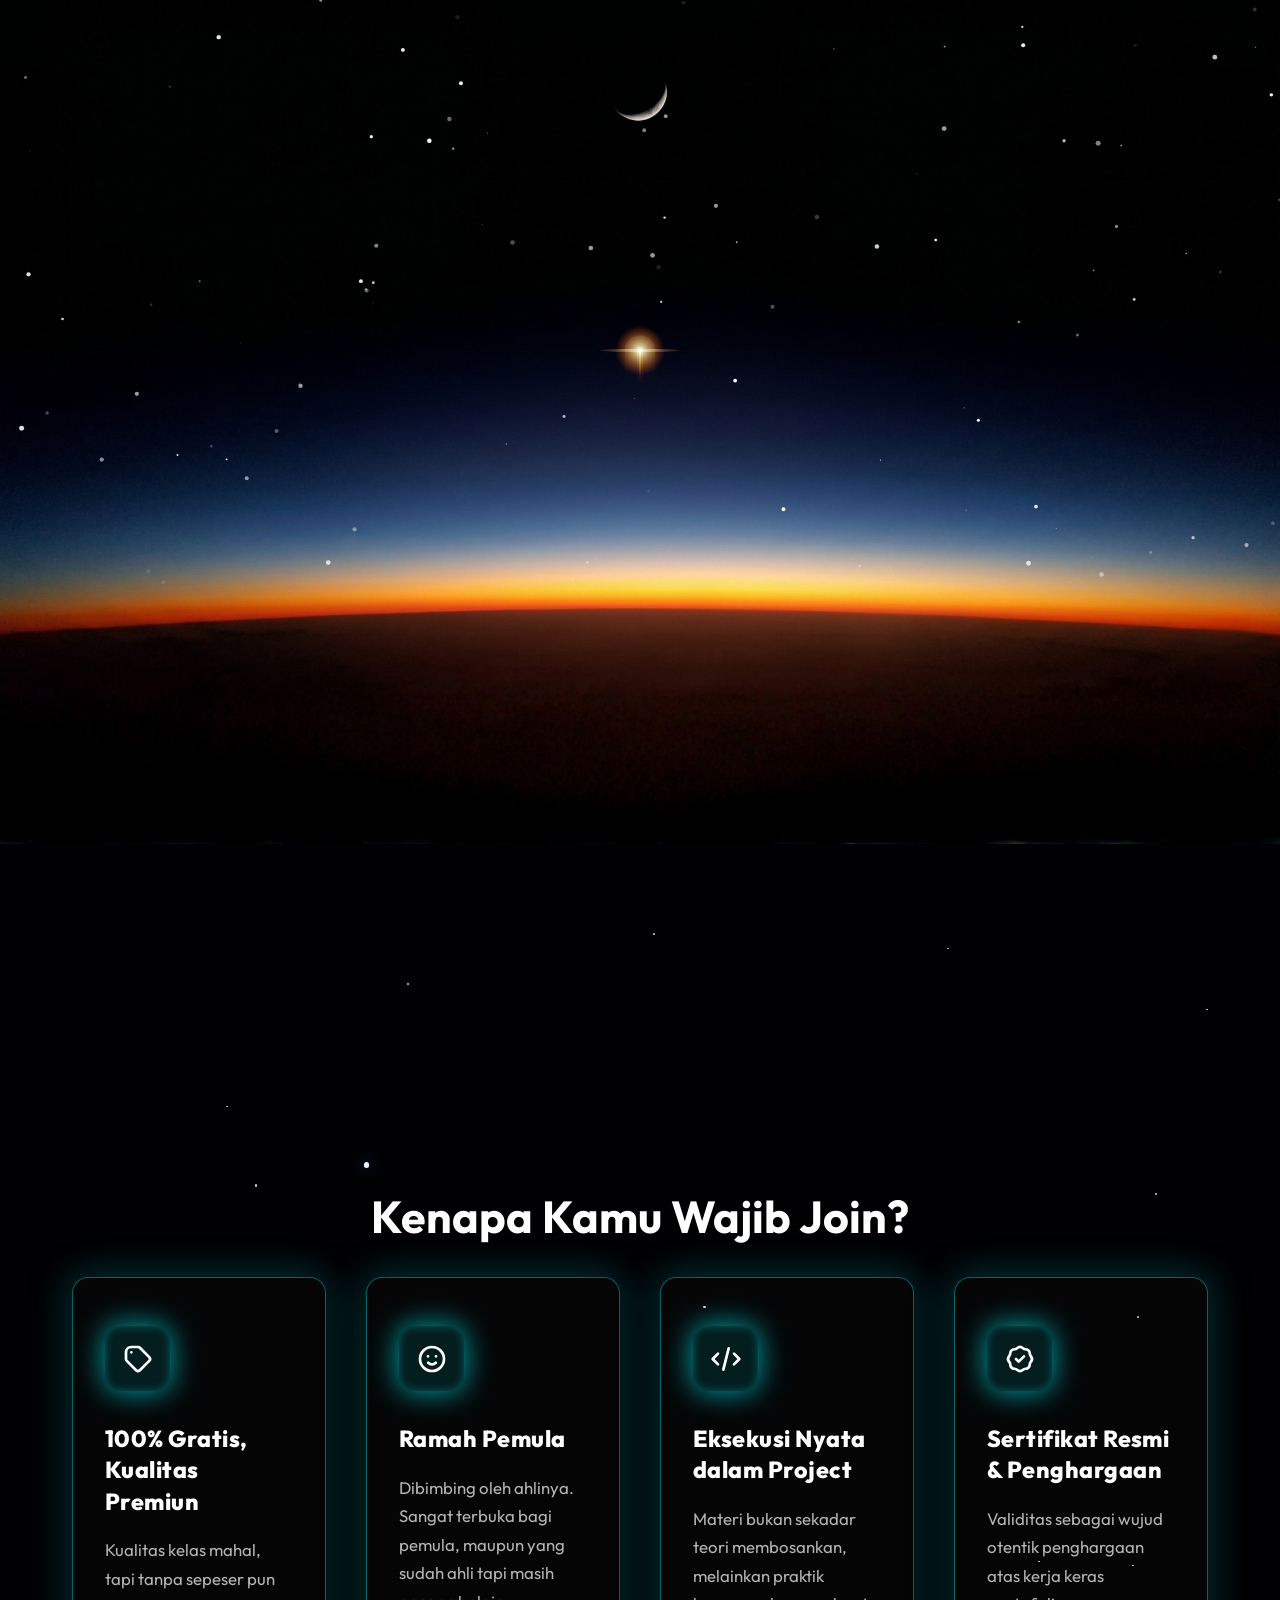
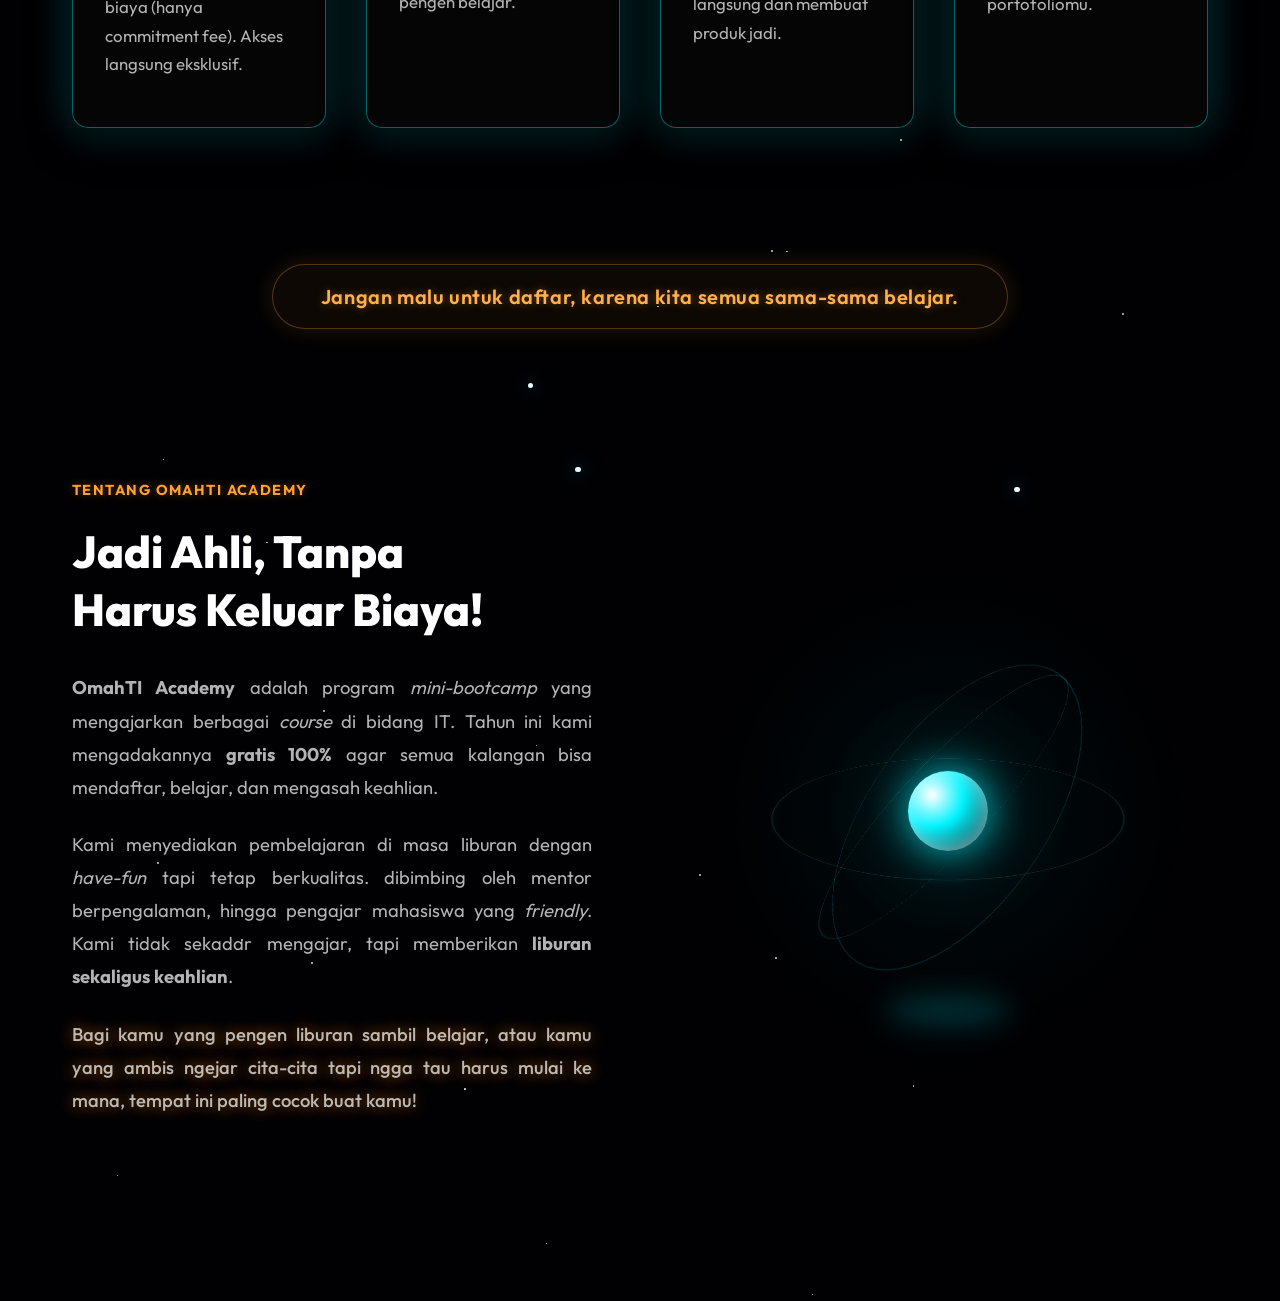
==== commit 9f864246: "Update" ====
--- a/index.html
+++ b/index.html
@@ -1,5 +1,6 @@
 <!DOCTYPE html>
 <html lang="en">
+
 <head>
     <meta charset="UTF-8">
     <meta name="viewport" content="width=device-width, initial-scale=1.0">
@@ -9,12 +10,14 @@
     <link href="https://fonts.googleapis.com/css2?family=Outfit:wght@300;500;700&display=swap" rel="stylesheet">
     <link rel="stylesheet" href="style.css">
 </head>
+
 <body>
     <svg style="width: 0; height: 0; position: absolute;" aria-hidden="true">
-      <filter id="svg-distort">
-        <feTurbulence type="fractalNoise" baseFrequency="0.04" numOctaves="2" result="noise" />
-        <feDisplacementMap in="SourceGraphic" in2="coloredNoise" scale="12" xChannelSelector="R" yChannelSelector="G" />
-      </filter>
+        <filter id="svg-distort">
+            <feTurbulence type="fractalNoise" baseFrequency="0.04" numOctaves="2" result="noise" />
+            <feDisplacementMap in="SourceGraphic" in2="coloredNoise" scale="12" xChannelSelector="R"
+                yChannelSelector="G" />
+        </filter>
     </svg>
 
     <div class="shake-wrapper" id="shake-wrapper">
@@ -25,581 +28,538 @@
                     <img src="assets/Horizon_Horizontal_Lanjutan.png" class="hero-bg-img" alt="Space Horizon">
                 </div>
             </div>
-            
+
             <div class="shockwave" id="shockwave"></div>
-            
+
             <canvas id="vfxCanvas"></canvas>
-            
+
             <div class="hero-content hidden-initially" id="main-content">
                 <h1 class="title">OmahTI Academy 2026</h1>
                 <p class="tagline">Ignite your passion, Explore new horizon</p>
             </div>
         </section>
-        
+
         <!-- ====================================
              MAIN CONTENT SECTIONS 
              ==================================== -->
         <div class="page-container">
-            
-            <!-- Ambient Glowing Backgrounds -->
-            <div class="ambient-orb orb-1"></div>
-            <div class="ambient-orb orb-2"></div>
-            <div class="ambient-orb orb-3"></div>
-
-            <!-- 1. ABOUT & WHY US SECTION -->
-            <section id="about" class="about-grid">
-                <!-- Elemen Ornamen Latar (Hanya untuk estetika tambahan di belakang teks) -->
-                <div class="about-bg-flare"></div>
-                
-                <div class="about-content fade-up">
-                    <h2 class="section-title">Meruntuhkan Batasan.<br><span class="text-gradient">Menciptakan Masa Depan.</span></h2>
-                    
-                    <p class="section-desc lead-text">Di balik pesatnya inovasi teknologi di Indonesia, seringkali tersimpan kenyataan pahit: tingginya rintangan finansial dan eksklusivitas akses pembelajaran. Banyak talenta berbakat yang terpaksa mengubur impiannya karena kebingungan harus memulai dari mana.</p>
-                    
-                    <div class="about-quote-box">
-                        <div class="quote-line"></div>
-                        <p class="section-desc glow-text" style="font-weight: 500;">Di sinilah OmahTI Academy hadir layaknya mercusuar solusi untuk generasi digital.</p>
-                    </div>
-
-                    <div class="feature-bullets">
-                        <div class="feature-item">
-                            <div class="feature-icon">
-                                <svg xmlns="http://www.w3.org/2000/svg" width="24" height="24" fill="none" viewBox="0 0 24 24" stroke="url(#blue-grad-1)" stroke-width="2"><path stroke-linecap="round" stroke-linejoin="round" d="M3.055 11H5a2 2 0 012 2v1a2 2 0 002 2 2 2 0 012 2v2.945M8 3.935V5.5A2.5 2.5 0 0010.5 8h.5a2 2 0 012 2 2 2 0 104 0 2 2 0 012-2h1.064M15 20.488V18a2 2 0 012-2h3.064" /><circle cx="12" cy="12" r="9"/></svg>
+            <!-- KONTEN LANJUTAN ANDA TELAH DIAMANKAN DI FOLDER /backup/ -->
+            <!-- Mulailah mengisi HTML seksi per seksi di sini agar layout tidak bertabrakan -->
+
+            <!-- ==============================================
+                 SECTION 1: KENAPA WAJIB DAFTAR?
+                 ============================================== -->
+            <section id="why-join" class="why-join-section">
+
+                <!-- TOP PART: CARDS GRID (Why Join Us) -->
+                <div class="fade-up w-100 text-center mb-4">
+                    <h3 class="secondary-heading" style="font-size: 2.8rem;">Kenapa Kamu Wajib Join?</h3>
+                </div>
+
+                <div class="cards-grid mb-5" style="margin-bottom: 8rem;">
+                    <!-- Card 1 -->
+                    <div class="fade-up" style="height: 100%;">
+                        <div class="dark-card glow-horizon" style="height: 100%;">
+                            <div class="card-icon blue-horizon-glow">
+                                <svg xmlns="http://www.w3.org/2000/svg" width="28" height="28" fill="none"
+                                    viewBox="0 0 24 24" stroke="currentColor" stroke-width="2">
+                                    <path stroke-linecap="round" stroke-linejoin="round"
+                                        d="M7 7h.01M7 3h5c.512 0 1.024.195 1.414.586l7 7a2 2 0 010 2.828l-7 7a2 2 0 01-2.828 0l-7-7A1.994 1.994 0 013 12V7a4 4 0 014-4z" />
+                                </svg>
                             </div>
-                            <div class="feature-text">
-                                <h4>Standar Global</h4>
-                                <p>Kurikulum relevan dengan ekspektasi industri modern secara merata.</p>
-                            </div>
-                        </div>
-                        <div class="feature-item">
-                            <div class="feature-icon">
-                                <svg xmlns="http://www.w3.org/2000/svg" width="24" height="24" fill="none" viewBox="0 0 24 24" stroke="url(#blue-grad-2)" stroke-width="2"><path stroke-linecap="round" stroke-linejoin="round" d="M12 11c0 3.517-1.009 6.799-2.753 9.571m-3.44-2.04l.054-.09A13.916 13.916 0 008 11a4 4 0 118 0c0 1.017-.07 2.019-.203 3m-2.118 6.844A21.88 21.88 0 0015.171 17m3.839 1.132c.645-2.266.99-4.659.99-7.132A8 8 0 008 4.07M3 15.364c.64-1.319 1-2.8 1-4.364 0-1.457.39-2.823 1.07-4" /></svg>
-                            </div>
-                            <div class="feature-text">
-                                <h4>Inklusivitas Penuh</h4>
-                                <p>Gerbang bagi pelajar pemula hingga mereka yang memiliki pengalaman.</p>
-                            </div>
+                            <h4 class="card-title">100% Gratis, Kualitas Premiun</h4>
+                            <p class="card-desc">Kualitas kelas mahal, tapi tanpa sepeser pun biaya (hanya commitment
+                                fee). Akses langsung eksklusif.</p>
                         </div>
                     </div>
 
-                    <!-- Pendaftaran Gradient untuk Ikon SVG -->
-                    <svg style="width:0;height:0;position:absolute;" aria-hidden="true">
-                        <defs>
-                            <linearGradient id="blue-grad-1" x1="0%" y1="0%" x2="100%" y2="100%">
-                                <stop offset="0%" stop-color="#1ca3ec" />
-                                <stop offset="100%" stop-color="#0f52ba" />
-                            </linearGradient>
-                            <linearGradient id="blue-grad-2" x1="0%" y1="0%" x2="100%" y2="100%">
-                                <stop offset="0%" stop-color="#4facfe" />
-                                <stop offset="100%" stop-color="#00f2fe" />
-                            </linearGradient>
-                        </defs>
-                    </svg>
-                </div>
-
-                <div class="glass-card why-us-card fade-up">
-                    <div class="floating-badge">100% BEBAS BIAYA</div>
-                    <h3 class="glow-text">"Ini baru definisi makan siang gratis yang sebenarnya."</h3>
-                    <p class="section-desc" style="font-size: 1.1rem; line-height: 1.6;">Pernahkah Anda mendengar pepatah bahwa segala yang gratis biasanya murahan? Kami adalah anomali dari hukum tersebut. <strong>OmahTI Academy memastikan kualitas tinggi walau 100% bebas biaya.</strong></p>
-                    
-                    <div class="card-divider"></div>
-
-                    <div class="tutor-info">
-                        <div class="tutor-avatar">
-                            <span class="ugm-text">UGM</span>
+                    <!-- Card 2 -->
+                    <div class="fade-up" style="transition-delay: 0.1s; height: 100%;">
+                        <div class="dark-card glow-horizon" style="height: 100%;">
+                            <div class="card-icon blue-horizon-glow">
+                                <svg xmlns="http://www.w3.org/2000/svg" width="28" height="28" fill="none"
+                                    viewBox="0 0 24 24" stroke="currentColor" stroke-width="2">
+                                    <path stroke-linecap="round" stroke-linejoin="round"
+                                        d="M14.828 14.828a4 4 0 01-5.656 0M9 10h.01M15 10h.01M21 12a9 9 0 11-18 0 9 9 0 0118 0z" />
+                                </svg>
+                            </div>
+                            <h4 class="card-title">Ramah Pemula</h4>
+                            <p class="card-desc">Dibimbing oleh ahlinya. Sangat terbuka bagi pemula, maupun yang sudah ahli
+                                tapi masih pengen belajar.</p>
                         </div>
-                        <div class="tutor-desc">
-                            <h4>Dibimbing oleh Expert</h4>
-                            <p>Diwariskan langsung oleh barisan mahasiswa terbaik dari Universitas Gadjah Mada (UGM).</p>
+                    </div>
+
+                    <!-- Card 3 -->
+                    <div class="fade-up" style="transition-delay: 0.2s; height: 100%;">
+                        <div class="dark-card glow-horizon" style="height: 100%;">
+                            <div class="card-icon blue-horizon-glow">
+                                <svg xmlns="http://www.w3.org/2000/svg" width="28" height="28" fill="none"
+                                    viewBox="0 0 24 24" stroke="currentColor" stroke-width="2">
+                                    <path stroke-linecap="round" stroke-linejoin="round"
+                                        d="M10 20l4-16m4 4l4 4-4 4M6 16l-4-4 4-4" />
+                                </svg>
+                            </div>
+                            <h4 class="card-title">Eksekusi Nyata dalam Project</h4>
+                            <p class="card-desc">Materi bukan sekadar teori membosankan, melainkan praktik langsung dan
+                                membuat produk jadi.</p>
+                        </div>
+                    </div>
+
+                    <!-- Card 4 -->
+                    <div class="fade-up" style="transition-delay: 0.3s; height: 100%;">
+                        <div class="dark-card glow-horizon" style="height: 100%;">
+                            <div class="card-icon blue-horizon-glow">
+                                <svg xmlns="http://www.w3.org/2000/svg" width="28" height="28" fill="none"
+                                    viewBox="0 0 24 24" stroke="currentColor" stroke-width="2">
+                                    <path stroke-linecap="round" stroke-linejoin="round"
+                                        d="M9 12l2 2 4-4M7.835 4.697a3.42 3.42 0 001.946-.806 3.42 3.42 0 014.438 0 3.42 3.42 0 001.946.806 3.42 3.42 0 013.138 3.138 3.42 3.42 0 00.806 1.946 3.42 3.42 0 010 4.438 3.42 3.42 0 00-.806 1.946 3.42 3.42 0 01-3.138 3.138 3.42 3.42 0 00-1.946.806 3.42 3.42 0 01-4.438 0 3.42 3.42 0 00-1.946-.806 3.42 3.42 0 01-3.138-3.138 3.42 3.42 0 00-.806-1.946 3.42 3.42 0 010-4.438 3.42 3.42 0 00.806-1.946 3.42 3.42 0 013.138-3.138z" />
+                                </svg>
+                            </div>
+                            <h4 class="card-title">Sertifikat Resmi & Penghargaan</h4>
+                            <p class="card-desc">Validitas sebagai wujud otentik penghargaan atas kerja keras portofoliomu.
+                            </p>
                         </div>
                     </div>
                 </div>
-            </section>
-
-            <!-- 2. LEARNING PATHS (DIVISIONS) -->
-            <section id="divisions">
-                <div class="fade-up" style="text-align: center;">
-                    <h2 class="section-title">Piloti Learning Path Anda</h2>
-                    <p class="section-desc" style="max-width: 700px; margin: 0 auto;">Pilih satu dari 5 jalur kurikulum intensif kami yang direkayasa selaras dengan ancaman dan ekspektasi industri masa kini.</p>
-                </div>
-                
-                <div class="division-grid">
-                    <!-- Web Development -->
-                    <div class="glass-card division-card fade-up">
-                        <div class="div-icon"><img src="assets/icon_webdev.png" class="division-icon-img" alt="Web Development"></div>
-                        <h3>Web Development</h3>
-                        <div class="badges">
-                            <span class="badge entry">Entry-Level</span>
-                            <span class="badge inter">Intermediate</span>
-                        </div>
-                    </div>
-                    <!-- Data Science -->
-                    <div class="glass-card division-card fade-up" style="transition-delay: 0.1s;">
-                        <div class="div-icon"><img src="assets/icon_datascience.png" class="division-icon-img" alt="Data Science & AI"></div>
-                        <h3>Data Science & AI</h3>
-                        <div class="badges">
-                            <span class="badge entry">Entry-Level</span>
-                            <span class="badge inter">Intermediate</span>
-                        </div>
-                    </div>
-                    <!-- Cyber Security -->
-                    <div class="glass-card division-card fade-up" style="transition-delay: 0.2s;">
-                        <div class="div-icon"><img src="assets/icon_cybersec.png" class="division-icon-img" alt="Cyber Security"></div>
-                        <h3>Cyber Security</h3>
-                        <div class="badges">
-                            <span class="badge entry">Entry-Level</span>
-                            <span class="badge inter">Intermediate</span>
-                        </div>
-                    </div>
-                    <!-- CP -->
-                    <div class="glass-card division-card fade-up" style="transition-delay: 0.3s;">
-                        <div class="div-icon"><img src="assets/icon_compprog.png" class="division-icon-img" alt="Competitive Programming"></div>
-                        <h3>Competitive Programming</h3>
-                        <div class="badges">
-                            <span class="badge entry">Entry-Level</span>
-                        </div>
-                    </div>
-                    <!-- UIUX -->
-                    <div class="glass-card division-card fade-up" style="transition-delay: 0.4s;">
-                        <div class="div-icon"><img src="assets/icon_uiux.png" class="division-icon-img" alt="UI/UX"></div>
-                        <h3>Graphic Design / UI/UX</h3>
-                        <div class="badges">
-                            <span class="badge entry">Entry-Level</span>
-                        </div>
+
+                <!-- NEW: DISCLAIMER BANNER -->
+                <div class="fade-up w-100 text-center mb-5 mt-4" style="position: relative; top: -3.5rem; z-index: 5;">
+                    <div class="disclaimer-banner">
+                        <p class="disclaimer-text-new">Jangan malu untuk daftar, karena kita semua sama-sama belajar.</p>
                     </div>
                 </div>
+
+                <!-- BOTTOM PART: SPLIT COLUMN (About) -->
+                <div class="split-about-container fade-up mb-4 mt-5">
+                    <!-- Left: Texts -->
+                    <div class="about-text-content">
+                        <div class="subtitle-badge">Tentang OmahTI Academy</div>
+                        <h2 class="main-heading">Jadi Ahli, Tanpa<br>Harus Keluar Biaya!</h2>
+                        <p class="desc-text text-justify">
+                            <strong>OmahTI Academy</strong> adalah program <em>mini-bootcamp</em> yang mengajarkan
+                            berbagai <em>course</em> di bidang IT. Tahun ini kami mengadakannya <strong>gratis
+                                100%</strong> agar semua kalangan bisa mendaftar, belajar, dan mengasah keahlian.
+                        </p>
+                        <p class="desc-text text-justify">
+                            Kami menyediakan pembelajaran di masa liburan dengan <em>have-fun</em> tapi tetap
+                            berkualitas. dibimbing oleh mentor berpengalaman, hingga pengajar mahasiswa yang
+                            <em>friendly</em>. Kami tidak sekadar mengajar, tapi memberikan <strong>liburan sekaligus
+                                keahlian</strong>.
+                        </p>
+                        <p class="desc-text text-justify glow-text" style="font-weight: 500;">
+                            Bagi kamu yang pengen liburan sambil belajar, atau kamu yang ambis ngejar cita-cita tapi
+                            ngga tau harus mulai ke mana, tempat ini paling cocok buat kamu!
+                        </p>
+                    </div>
+
+                    <!-- Right: Illustration (Neural Core Holographic Projector) -->
+                    <div class="about-visual-content">
+                        <div class="neural-core-projector floating-illustration">
+                            <!-- Central Core -->
+                            <div class="core-sphere">
+                                <div class="core-glow"></div>
+                            </div>
+
+                            <!-- Orbital Rings -->
+                            <div class="orbit-container">
+                                <div class="orbit-ring ring-1"></div>
+                                <div class="orbit-ring ring-2"></div>
+                                <div class="orbit-ring ring-3"></div>
+                                <div class="orbit-ring ring-4"></div>
+                            </div>
+                            
+                            <!-- Projection Base -->
+                            <div class="projection-base"></div>
+                        </div>
+                </div>
+                </div>
+
+
             </section>
-
-            <!-- 3. TIMELINE -->
-            <section id="timeline" class="timeline-overlay">
-                <div class="fade-up" style="text-align: center;">
-                    <h2 class="section-title">Timeline Perjalanan</h2>
-                </div>
-                <div class="timeline">
-                    <!-- Placeholder Item 1 -->
-                    <div class="timeline-item fade-up">
-                        <div class="timeline-dot"></div>
-                        <div class="timeline-content glass-card">
-                            <h4>Open Registration</h4>
-                            <span class="date">TBD (Segera Hadir)</span>
-                            <p>Masa pendaftaran dan penerimaan administrasi bagi seluruh calon penerbang OmahTI.</p>
-                        </div>
-                    </div>
-                    <!-- Placeholder Item 2 -->
-                    <div class="timeline-item fade-up">
-                        <div class="timeline-dot"></div>
-                        <div class="timeline-content glass-card">
-                            <h4>First Gathering & Briefing</h4>
-                            <span class="date">TBD (Segera Hadir)</span>
-                            <p>Titik lepas landas, pengenalan silabus edukasi dan interaksi perdana antarsiswa.</p>
-                        </div>
-                    </div>
-                    <!-- Placeholder Item 3 -->
-                    <div class="timeline-item fade-up">
-                        <div class="timeline-dot"></div>
-                        <div class="timeline-content glass-card">
-                            <h4>Final Project Showcase</h4>
-                            <span class="date">TBD (Segera Hadir)</span>
-                            <p>Pembuktian diri dan gelar karya proyek penutupan atas segala ilmu yang diasah di bangku pelatihan.</p>
-                        </div>
-                    </div>
-                </div>
-            </section>
-
-            <!-- 4. CTA & FOOTER -->
-            <footer class="footer-cta fade-up">
-                <h2 class="cta-text">Tentukan Koordinat Masa Depanmu Hari Ini.</h2>
-                <a href="#" class="btn-cta">Explore your new Horizon.</a>
-                
-                <div class="footer-bottom">
-                    <p>&copy; 2026 OmahTI Academy. Divisi Lomba dan Keilmuan, Universitas Gadjah Mada.</p>
-                </div>
-            </footer>
-
         </div>
-    </div>
-
-    <!-- CANVAS VFX ENGINE SCRIPT (Fokus Komet Fotorealistis) -->
-    <script>
-        const canvas = document.getElementById('vfxCanvas');
-        const ctx = canvas.getContext('2d');
-        let width, height;
-        let stars = [];
-        let animationFrame;
-
-        function resize() {
-            width = window.innerWidth;
-            height = window.innerHeight;
-            canvas.width = width;
-            canvas.height = height;
-        }
-        window.addEventListener('resize', resize);
-        resize();
-
-        // 1. STARFIELD LATAR BELAKANG
-        // Variabel global pengatur tempo kelip bintang
-        let starSpeedMultiplier = 1.0;
-
-        class Star {
-            constructor() {
-                this.x = Math.random() * width;
-                this.y = Math.random() * (height * 0.65);
-                this.size = Math.random() * 2 + 0.5;
-                this.blinkSpeed = Math.random() * 0.05 + 0.01;
-                this.opacity = Math.random();
-                this.growing = Math.random() > 0.5;
+
+        <!-- CANVAS VFX ENGINE SCRIPT (Fokus Komet Fotorealistis) -->
+        <script>
+            const canvas = document.getElementById('vfxCanvas');
+            const ctx = canvas.getContext('2d');
+            let width, height;
+            let stars = [];
+            let animationFrame;
+
+            function resize() {
+                width = window.innerWidth;
+                height = window.innerHeight;
+                canvas.width = width;
+                canvas.height = height;
             }
-            update() {
-                // Skalakan kedipan dengan parameter waktu lari universe agar dapat dilambatkan!
-                if (this.growing) {
-                    this.opacity += this.blinkSpeed * starSpeedMultiplier;
-                    if (this.opacity >= 1) {
-                        this.opacity = 1;
-                        this.growing = false;
+            window.addEventListener('resize', resize);
+            resize();
+
+            // 1. STARFIELD LATAR BELAKANG
+            // Variabel global pengatur tempo kelip bintang
+            let starSpeedMultiplier = 1.0;
+
+            class Star {
+                constructor() {
+                    this.x = Math.random() * width;
+                    this.y = Math.random() * (height * 0.65);
+                    this.size = Math.random() * 2 + 0.5;
+                    this.blinkSpeed = Math.random() * 0.05 + 0.01;
+                    this.opacity = Math.random();
+                    this.growing = Math.random() > 0.5;
+                }
+                update() {
+                    // Skalakan kedipan dengan parameter waktu lari universe agar dapat dilambatkan!
+                    if (this.growing) {
+                        this.opacity += this.blinkSpeed * starSpeedMultiplier;
+                        if (this.opacity >= 1) {
+                            this.opacity = 1;
+                            this.growing = false;
+                        }
+                    } else {
+                        this.opacity -= this.blinkSpeed * starSpeedMultiplier;
+                        if (this.opacity <= 0.1) {
+                            this.opacity = 0.1;
+                            this.growing = true;
+                        }
                     }
-                } else {
-                    this.opacity -= this.blinkSpeed * starSpeedMultiplier;
-                    if (this.opacity <= 0.1) {
-                        this.opacity = 0.1;
-                        this.growing = true;
+                }
+                draw() {
+                    ctx.globalAlpha = this.opacity;
+                    ctx.fillStyle = '#ffffff';
+                    ctx.beginPath();
+                    ctx.arc(this.x, this.y, this.size, 0, Math.PI * 2);
+                    ctx.fill();
+                    ctx.globalAlpha = 1;
+                }
+            }
+
+            for (let i = 0; i < 100; i++) {
+                stars.push(new Star());
+            }
+
+            // 2. CANVAS ORGANIC MESH ENGINE (Wobbly Plasma Blob & Stardust)
+            let bubble = null;
+            let dusts = [];
+
+            function triggerBubble(x, y) {
+                bubble = {
+                    x: x,
+                    y: y,
+                    radius: 1,
+                    maxRadius: Math.max(width, height) * 1.5,
+                    opacity: 1,
+                    time: 0,
+                    active: true
+                };
+
+                // Sentuhan ekstra: memancarkan percikan serbuk bintang (fireflies/stardust) yang damai bertebaran perlahan
+                /* 
+                for(let i = 0; i < 45; i++) {
+                    dusts.push({
+                        x: x + (Math.random() - 0.5) * 50, // Penebaran awal alami menyebar dari poros amuba
+                        y: y + (Math.random() - 0.5) * 50,
+                        vx: (Math.random() - 0.5) * 6,
+                        // Terbang pelan melayang ke arah atas
+                        vy: (Math.random() - 0.5) * 3 - 2, 
+                        size: Math.random() * 2 + 0.8,
+                        opacity: 1,
+                        decay: Math.random() * 0.005 + 0.002, // Memudar sangat pelan laksana kunang-kunang (~3-5 detik)
+                        wobble: Math.random() * Math.PI * 2
+                    });
+                }
+                */
+            }
+
+            // COMET LOGIC (Ultra-HD Smooth Beam Mode)
+            let comet = null;
+
+            function spawnComet() {
+                // Mulai dari titik terang horizon
+                let startY = height * 0.90;
+                let targetY = height * 0.35;
+                let startX = width / 2;
+
+                comet = {
+                    x: startX,
+                    y: startY,
+                    targetY: targetY,
+                    speed: 30, // Diturunkan sesuai permintaan awal
+                    friction: 0.95, // Menjaga agar sisa energinya tetap mengangkat komet sampai tujuan
+                    tailLength: 0,
+                    maxTailLength: Math.min(height * 0.3, 280),
+                    opacity: 0,
+                    active: true
+                };
+            }
+
+            function loop() {
+                // Bersihkan kanvas agar jernih dan garis tetap tajam secara HD
+                ctx.clearRect(0, 0, width, height);
+                ctx.globalCompositeOperation = 'source-over';
+
+                // Perlambat tempo kelip bintang ke 45% kecepatan aslinya
+                // (15% di perhitungan matematika sebelumnya mengakibatkan siklus kedipan memakan waktu hingga 15 detik, sehingga terlihat macet/berhenti)
+                if (bubble) {
+                    if (starSpeedMultiplier > 0.45) {
+                        starSpeedMultiplier -= 0.002;
                     }
                 }
+
+                // Jaga bintang-bintang di latar
+                stars.forEach(s => { s.update(); s.draw(); });
+
+                // 3. RENDER BUBBLE ORGANIK AMOEBA (The Plasma Explosion)
+                if (bubble && bubble.active) {
+                    bubble.radius += (bubble.maxRadius - bubble.radius) * 0.02 + 2;
+                    bubble.time += 0.05;
+
+                    let progress = bubble.radius / bubble.maxRadius;
+                    bubble.opacity = Math.max(0, 1 - Math.pow(progress, 2.5));
+
+                    if (bubble.opacity <= 0) bubble.active = false;
+
+                    ctx.globalCompositeOperation = 'screen';
+                    ctx.globalAlpha = bubble.opacity * 0.7; // Dikurangi drastis sesuai permintaan awal
+
+                    ctx.beginPath();
+                    let points = 200; // Resolusi lengkungan tinggi
+                    let baseRadius = bubble.radius;
+
+                    for (let i = 0; i <= points; i++) {
+                        let angle = (i / points) * Math.PI * 2;
+                        // Formula Trigonometri Sine Wave berganda untuk membentuk goyangan tentakel amuba/gumpalan asimetris!
+                        let noiseOffset = Math.sin(angle * 5 + bubble.time) * (baseRadius * 0.15)
+                            + Math.cos(angle * 3 - bubble.time * 1.5) * (baseRadius * 0.1);
+
+                        let r = baseRadius + noiseOffset;
+                        let pX = bubble.x + Math.cos(angle) * r;
+                        let pY = bubble.y + Math.sin(angle) * r;
+
+                        if (i === 0) ctx.moveTo(pX, pY);
+                        else ctx.lineTo(pX, pY);
+                    }
+                    ctx.closePath();
+
+                    // Murni gradasi mengisi kontur plasma (warna dihaluskan drastis, lebih redup dan damai)
+                    let grad = ctx.createRadialGradient(bubble.x, bubble.y, 0, bubble.x, bubble.y, baseRadius * 1.2);
+                    grad.addColorStop(0, 'rgba(255, 210, 160, 0.25)'); // Inti pudar kemerahan tipis
+                    grad.addColorStop(0.4, 'rgba(255, 130, 40, 0.4)'); // Transisi oranye yang sangat mulus
+                    grad.addColorStop(0.8, 'rgba(255, 60, 0, 0.1)');   // Terang menyatu memudar ke ujung
+                    grad.addColorStop(1, 'rgba(0, 0, 0, 0)');
+
+                    ctx.fillStyle = grad;
+                    ctx.fill();
+
+                    // Perhatian: Seluruh goresan/tarikan garis luar (stroke, putus-putus maupun putih solid) resmi dimusnahkan. 
+                    // Gumpalan plasma sekarang 100% transisi warna cair bergradasi bulat (tanpa border kaku atau tepian tajam)
+
+                    ctx.globalAlpha = 1;
+                    ctx.globalCompositeOperation = 'source-over';
+                }
+
+                // RENDER EXTRA: SENTUHAN STARDUST MELAYANG (Serbuk Emas Magis Pemanis)
+                /*
+                if (dusts.length > 0) {
+                    ctx.globalCompositeOperation = 'screen';
+                    for (let i = dusts.length - 1; i >= 0; i--) {
+                        let d = dusts[i];
+                        
+                        // Terbang berdansa organik dengan ayunan fungsi Sinus
+                        d.x += d.vx + Math.sin(d.wobble) * 0.8;
+                        d.y += d.vy;
+                        d.wobble += 0.05;
+                        
+                        // Hambatan halus (gesekan udara di angkasa)
+                        d.vx *= 0.95;
+                        d.vy *= 0.98; 
+                        
+                        d.opacity -= d.decay;
+                        
+                        if (d.opacity <= 0) {
+                            dusts.splice(i, 1);
+                            continue;
+                        }
+                        
+                        ctx.beginPath();
+                        // Garis pendar (glow) elegan tebal di sekitar debu
+                        ctx.shadowBlur = 15;
+                        ctx.shadowColor = `rgba(255, 140, 0, ${d.opacity})`;
+                        ctx.arc(d.x, d.y, d.size, 0, Math.PI * 2);
+                        ctx.fillStyle = `rgba(255, 240, 190, ${d.opacity})`;
+                        ctx.fill();
+                        ctx.shadowBlur = 0; // Matikan pembiasan bayang agar tak mengganggu elemen lain
+                    }
+                    ctx.globalCompositeOperation = 'source-over';
+                }
+                */
+
+                // 4. RENDER KOMET
+                if (comet && comet.active) {
+                    // Kalkulasi Fisika Deakselerasi Normal (Dibiarkan menyentuh angka 0 mutlak / berhenti total)
+                    comet.speed *= comet.friction;
+                    comet.y -= comet.speed;
+
+                    // Panjang ekor cahaya mengikuti kecepatan (sangat panjang di awal, menyusut di akhir)
+                    comet.tailLength = Math.min(comet.maxTailLength, comet.speed * 6);
+
+                    // Terang secepat kilat di bawah saat meluncur awal
+                    if (comet.opacity < 1) comet.opacity += 0.2;
+
+                    // PENTING: Screen blend mode - warna komet akan "menyinar" terang
+                    // dengan mewarnai piksel Horizon Asli di belakangnya secara alami
+                    ctx.globalCompositeOperation = 'screen';
+                    ctx.globalAlpha = Math.max(0, comet.opacity);
+
+                    // A. INTI KOMET (Optical Lens Flare Glow)
+                    ctx.beginPath();
+                    // Radius glow diperkecil menjadi 25 untuk sinar yang lebih rapat, tipis, dan tajam
+                    let headGlow = ctx.createRadialGradient(comet.x, comet.y, 0, comet.x, comet.y, 25);
+                    headGlow.addColorStop(0, 'rgba(255, 255, 255, 1)');       // Kembali ke putih murni untuk realisme
+                    headGlow.addColorStop(0.2, 'rgba(255, 230, 150, 0.8)');   // Transisi kuning terang
+                    headGlow.addColorStop(0.7, 'rgba(255, 120, 0, 0.3)');     // Oranye pudar (tidak berlebihan)
+                    headGlow.addColorStop(1, 'rgba(255, 60, 0, 0)');          // Menyatu
+
+                    ctx.fillStyle = headGlow;
+                    ctx.arc(comet.x, comet.y, 25, 0, Math.PI * 2);
+                    ctx.fill();
+
+                    // Tambahan: Anamorphic Horizontal Flare
+                    ctx.beginPath();
+                    let horizontalFlare = ctx.createRadialGradient(comet.x, comet.y, 0, comet.x, comet.y, 50);
+                    horizontalFlare.addColorStop(0, 'rgba(255, 240, 200, 0.6)'); // Keseimbangan putih kuning
+                    horizontalFlare.addColorStop(1, 'rgba(255, 100, 0, 0)');
+                    ctx.fillStyle = horizontalFlare;
+                    ctx.ellipse(comet.x, comet.y, 40, 1.5, 0, 0, Math.PI * 2);
+                    ctx.fill();
+
+                    // B. EKOR ENERGI
+                    ctx.beginPath();
+                    let tailGlow = ctx.createLinearGradient(comet.x, comet.y, comet.x, comet.y + comet.tailLength);
+                    tailGlow.addColorStop(0, 'rgba(255, 255, 255, 0.9)'); // Terang benderang di awal
+                    tailGlow.addColorStop(0.2, 'rgba(255, 180, 50, 0.6)'); // Jejak kuning/oranye
+                    tailGlow.addColorStop(0.7, 'rgba(200, 80, 0, 0.15)'); // Oranye halus
+                    tailGlow.addColorStop(1, 'rgba(100, 20, 0, 0)');
+
+                    // Inti plasma tipis silet
+                    ctx.strokeStyle = tailGlow;
+                    ctx.lineWidth = 1.5; // Sangat tipis membentuk laser/serat optik
+                    ctx.lineCap = 'round';
+                    ctx.moveTo(comet.x, comet.y);
+                    ctx.lineTo(comet.x, comet.y + comet.tailLength);
+                    ctx.stroke();
+
+                    // Lapisan difusi embun panas sangat tipis (Glow ambient)
+                    ctx.beginPath();
+                    ctx.strokeStyle = tailGlow;
+                    ctx.lineWidth = 6;  // Blur dikecilkan agar tidak terlihat gendut
+                    ctx.globalAlpha = comet.opacity * 0.3;
+                    ctx.moveTo(comet.x, comet.y);
+                    ctx.lineTo(comet.x, comet.y + comet.tailLength);
+                    ctx.stroke();
+
+                    // Tambahan: Lapisan Macro Bloom untuk menggantikan CSS filter yang bikin ngelag
+                    ctx.beginPath();
+                    ctx.strokeStyle = tailGlow;
+                    ctx.lineWidth = 30; // Radius lebar namun sangat pudar untuk ilusi cahaya kamera
+                    ctx.globalAlpha = comet.opacity * 0.1;
+                    ctx.moveTo(comet.x, comet.y);
+                    ctx.lineTo(comet.x, comet.y + comet.tailLength);
+                    ctx.stroke();
+
+                    ctx.globalAlpha = 1;
+                    ctx.globalCompositeOperation = 'source-over';
+
+                    // Logika Berhenti & Ledakan (Memicu ledakan lalu lenyapkan total fisiknya seketika)
+                    if (comet.y <= comet.targetY || comet.speed < 0.5) {
+                        comet.active = false;
+
+                        // Bangun gumpalan sel plasma amuba di titik absis Canvas
+                        triggerBubble(comet.x, comet.y);
+
+                        // PANGGIL SIKLUS DISTORSI KACA (Air Riak Asimetris)
+                        let shockwave = document.getElementById('shockwave');
+                        shockwave.classList.remove('explode');
+                        void shockwave.offsetWidth;
+                        shockwave.classList.add('explode');
+
+                        let mainContent = document.getElementById('main-content');
+                        mainContent.classList.remove('hidden-initially');
+                        mainContent.classList.add('reveal');
+                    }
+                }
+
+                animationFrame = requestAnimationFrame(loop);
             }
-            draw() {
-                ctx.globalAlpha = this.opacity;
-                ctx.fillStyle = '#ffffff';
-                ctx.beginPath();
-                ctx.arc(this.x, this.y, this.size, 0, Math.PI * 2);
-                ctx.fill();
-                ctx.globalAlpha = 1;
-            }
-        }
-
-        for (let i = 0; i < 100; i++) {
-            stars.push(new Star());
-        }
-
-        // 2. CANVAS ORGANIC MESH ENGINE (Wobbly Plasma Blob & Stardust)
-        let bubble = null;
-        let dusts = [];
-        
-        function triggerBubble(x, y) {
-            bubble = {
-                x: x,
-                y: y,
-                radius: 1,
-                maxRadius: Math.max(width, height) * 1.5,
-                opacity: 1,
-                time: 0,
-                active: true
+
+            window.onload = () => {
+                loop();
+                // Tembakan Sinematik Perdana 
+                setTimeout(() => {
+                    spawnComet();
+                }, 800);
             };
-            
-            // Sentuhan ekstra: memancarkan percikan serbuk bintang (fireflies/stardust) yang damai bertebaran perlahan
-            /* 
-            for(let i = 0; i < 45; i++) {
-                dusts.push({
-                    x: x + (Math.random() - 0.5) * 50, // Penebaran awal alami menyebar dari poros amuba
-                    y: y + (Math.random() - 0.5) * 50,
-                    vx: (Math.random() - 0.5) * 6,
-                    // Terbang pelan melayang ke arah atas
-                    vy: (Math.random() - 0.5) * 3 - 2, 
-                    size: Math.random() * 2 + 0.8,
-                    opacity: 1,
-                    decay: Math.random() * 0.005 + 0.002, // Memudar sangat pelan laksana kunang-kunang (~3-5 detik)
-                    wobble: Math.random() * Math.PI * 2
-                });
-            }
-            */
-        }
-
-        // COMET LOGIC (Ultra-HD Smooth Beam Mode)
-        let comet = null;
-
-        function spawnComet() {
-            // Mulai dari titik terang horizon
-            let startY = height * 0.90; 
-            let targetY = height * 0.35; 
-            let startX = width / 2;
-            
-            comet = {
-                x: startX,
-                y: startY,
-                targetY: targetY,
-                speed: 30, // Diturunkan sesuai permintaan awal
-                friction: 0.95, // Menjaga agar sisa energinya tetap mengangkat komet sampai tujuan
-                tailLength: 0,
-                maxTailLength: Math.min(height * 0.3, 280),
-                opacity: 0,
-                active: true
-            };
-        }
-
-        function loop() {
-            // Bersihkan kanvas agar jernih dan garis tetap tajam secara HD
-            ctx.clearRect(0, 0, width, height);
-            ctx.globalCompositeOperation = 'source-over';
-            
-            // Perlambat tempo kelip bintang ke 45% kecepatan aslinya
-            // (15% di perhitungan matematika sebelumnya mengakibatkan siklus kedipan memakan waktu hingga 15 detik, sehingga terlihat macet/berhenti)
-            if (bubble) {
-                if (starSpeedMultiplier > 0.45) {
-                    starSpeedMultiplier -= 0.002;
-                }
-            }
-
-            // Jaga bintang-bintang di latar
-            stars.forEach(s => { s.update(); s.draw(); });
-
-            // 3. RENDER BUBBLE ORGANIK AMOEBA (The Plasma Explosion)
-            if (bubble && bubble.active) {
-                bubble.radius += (bubble.maxRadius - bubble.radius) * 0.02 + 2; 
-                bubble.time += 0.05;
-                
-                let progress = bubble.radius / bubble.maxRadius;
-                bubble.opacity = Math.max(0, 1 - Math.pow(progress, 2.5));
-                
-                if (bubble.opacity <= 0) bubble.active = false;
-
-                ctx.globalCompositeOperation = 'screen';
-                ctx.globalAlpha = bubble.opacity * 0.7; // Dikurangi drastis sesuai permintaan awal
-                
-                ctx.beginPath();
-                let points = 200; // Resolusi lengkungan tinggi
-                let baseRadius = bubble.radius;
-                
-                for (let i = 0; i <= points; i++) {
-                    let angle = (i / points) * Math.PI * 2;
-                    // Formula Trigonometri Sine Wave berganda untuk membentuk goyangan tentakel amuba/gumpalan asimetris!
-                    let noiseOffset = Math.sin(angle * 5 + bubble.time) * (baseRadius * 0.15) 
-                                    + Math.cos(angle * 3 - bubble.time * 1.5) * (baseRadius * 0.1);
-                    
-                    let r = baseRadius + noiseOffset;
-                    let pX = bubble.x + Math.cos(angle) * r;
-                    let pY = bubble.y + Math.sin(angle) * r;
-                    
-                    if (i === 0) ctx.moveTo(pX, pY);
-                    else ctx.lineTo(pX, pY);
-                }
-                ctx.closePath();
-                
-                // Murni gradasi mengisi kontur plasma (warna dihaluskan drastis, lebih redup dan damai)
-                let grad = ctx.createRadialGradient(bubble.x, bubble.y, 0, bubble.x, bubble.y, baseRadius * 1.2);
-                grad.addColorStop(0, 'rgba(255, 210, 160, 0.25)'); // Inti pudar kemerahan tipis
-                grad.addColorStop(0.4, 'rgba(255, 130, 40, 0.4)'); // Transisi oranye yang sangat mulus
-                grad.addColorStop(0.8, 'rgba(255, 60, 0, 0.1)');   // Terang menyatu memudar ke ujung
-                grad.addColorStop(1, 'rgba(0, 0, 0, 0)');
-                
-                ctx.fillStyle = grad;
-                ctx.fill();
-                
-                // Perhatian: Seluruh goresan/tarikan garis luar (stroke, putus-putus maupun putih solid) resmi dimusnahkan. 
-                // Gumpalan plasma sekarang 100% transisi warna cair bergradasi bulat (tanpa border kaku atau tepian tajam)
-                
-                ctx.globalAlpha = 1;
-                ctx.globalCompositeOperation = 'source-over';
-            }
-            
-            // RENDER EXTRA: SENTUHAN STARDUST MELAYANG (Serbuk Emas Magis Pemanis)
-            /*
-            if (dusts.length > 0) {
-                ctx.globalCompositeOperation = 'screen';
-                for (let i = dusts.length - 1; i >= 0; i--) {
-                    let d = dusts[i];
-                    
-                    // Terbang berdansa organik dengan ayunan fungsi Sinus
-                    d.x += d.vx + Math.sin(d.wobble) * 0.8;
-                    d.y += d.vy;
-                    d.wobble += 0.05;
-                    
-                    // Hambatan halus (gesekan udara di angkasa)
-                    d.vx *= 0.95;
-                    d.vy *= 0.98; 
-                    
-                    d.opacity -= d.decay;
-                    
-                    if (d.opacity <= 0) {
-                        dusts.splice(i, 1);
-                        continue;
+
+            // Mencegah klik panik pada layar sebelum animasi selesai
+            document.body.addEventListener('click', function (e) {
+                if (e.target.tagName !== 'A' && e.target.tagName !== 'BUTTON') {
+                    e.preventDefault();
+                }
+            });
+
+            /* ==============================================
+               INTERSECTION OBSERVER & STAR GENERATOR
+               ============================================== */
+            document.addEventListener("DOMContentLoaded", function () {
+
+                // GENERATOR BINTANG UNTUK PAGE CONTAINER (Latar Bawah)
+                const pageContainer = document.querySelector('.page-container');
+                const starCount = 35; // Jumlahnya lebih sedikit dari Hero Section
+
+                for (let i = 0; i < starCount; i++) {
+                    let star = document.createElement('div');
+                    star.className = 'css-star';
+
+                    // Distribusi ukuran: 85% kecil, 15% jauh lebih besar
+                    let size = Math.random() > 0.85 ? (Math.random() * 3 + 3) : (Math.random() * 1.5 + 1);
+
+                    star.style.width = size + 'px';
+                    star.style.height = size + 'px';
+                    star.style.left = Math.random() * 100 + '%';
+                    star.style.top = Math.random() * 100 + '%';
+
+                    // Kecepatan kelap-kelip acak lambat
+                    star.style.animationDuration = (Math.random() * 4 + 2.5) + 's';
+                    star.style.animationDelay = (Math.random() * 3) + 's';
+
+                    // Terang khusus untuk bintang besar
+                    if (size > 3) {
+                        star.style.boxShadow = '0 0 ' + (size * 3) + 'px rgba(28, 163, 236, 0.8)';
+                        star.style.background = '#e6fbff';
                     }
-                    
-                    ctx.beginPath();
-                    // Garis pendar (glow) elegan tebal di sekitar debu
-                    ctx.shadowBlur = 15;
-                    ctx.shadowColor = `rgba(255, 140, 0, ${d.opacity})`;
-                    ctx.arc(d.x, d.y, d.size, 0, Math.PI * 2);
-                    ctx.fillStyle = `rgba(255, 240, 190, ${d.opacity})`;
-                    ctx.fill();
-                    ctx.shadowBlur = 0; // Matikan pembiasan bayang agar tak mengganggu elemen lain
-                }
-                ctx.globalCompositeOperation = 'source-over';
-            }
-            */
-
-            // 4. RENDER KOMET
-            if (comet && comet.active) {
-                // Kalkulasi Fisika Deakselerasi Normal (Dibiarkan menyentuh angka 0 mutlak / berhenti total)
-                comet.speed *= comet.friction;
-                comet.y -= comet.speed;
-                
-                // Panjang ekor cahaya mengikuti kecepatan (sangat panjang di awal, menyusut di akhir)
-                comet.tailLength = Math.min(comet.maxTailLength, comet.speed * 6);
-                
-                // Terang secepat kilat di bawah saat meluncur awal
-                if (comet.opacity < 1) comet.opacity += 0.2;
-
-                // PENTING: Screen blend mode - warna komet akan "menyinar" terang
-                // dengan mewarnai piksel Horizon Asli di belakangnya secara alami
-                ctx.globalCompositeOperation = 'screen';
-                ctx.globalAlpha = Math.max(0, comet.opacity);
-
-                // A. INTI KOMET (Optical Lens Flare Glow)
-                ctx.beginPath();
-                // Radius glow diperkecil menjadi 25 untuk sinar yang lebih rapat, tipis, dan tajam
-                let headGlow = ctx.createRadialGradient(comet.x, comet.y, 0, comet.x, comet.y, 25);
-                headGlow.addColorStop(0, 'rgba(255, 255, 255, 1)');       // Kembali ke putih murni untuk realisme
-                headGlow.addColorStop(0.2, 'rgba(255, 230, 150, 0.8)');   // Transisi kuning terang
-                headGlow.addColorStop(0.7, 'rgba(255, 120, 0, 0.3)');     // Oranye pudar (tidak berlebihan)
-                headGlow.addColorStop(1, 'rgba(255, 60, 0, 0)');          // Menyatu
-                
-                ctx.fillStyle = headGlow;
-                ctx.arc(comet.x, comet.y, 25, 0, Math.PI * 2);
-                ctx.fill();
-
-                // Tambahan: Anamorphic Horizontal Flare
-                ctx.beginPath();
-                let horizontalFlare = ctx.createRadialGradient(comet.x, comet.y, 0, comet.x, comet.y, 50);
-                horizontalFlare.addColorStop(0, 'rgba(255, 240, 200, 0.6)'); // Keseimbangan putih kuning
-                horizontalFlare.addColorStop(1, 'rgba(255, 100, 0, 0)');
-                ctx.fillStyle = horizontalFlare;
-                ctx.ellipse(comet.x, comet.y, 40, 1.5, 0, 0, Math.PI * 2); 
-                ctx.fill();
-
-                // B. EKOR ENERGI
-                ctx.beginPath();
-                let tailGlow = ctx.createLinearGradient(comet.x, comet.y, comet.x, comet.y + comet.tailLength);
-                tailGlow.addColorStop(0, 'rgba(255, 255, 255, 0.9)'); // Terang benderang di awal
-                tailGlow.addColorStop(0.2, 'rgba(255, 180, 50, 0.6)'); // Jejak kuning/oranye
-                tailGlow.addColorStop(0.7, 'rgba(200, 80, 0, 0.15)'); // Oranye halus
-                tailGlow.addColorStop(1, 'rgba(100, 20, 0, 0)');
-                
-                // Inti plasma tipis silet
-                ctx.strokeStyle = tailGlow;
-                ctx.lineWidth = 1.5; // Sangat tipis membentuk laser/serat optik
-                ctx.lineCap = 'round';
-                ctx.moveTo(comet.x, comet.y);
-                ctx.lineTo(comet.x, comet.y + comet.tailLength);
-                ctx.stroke();
-                
-                // Lapisan difusi embun panas sangat tipis (Glow ambient)
-                ctx.beginPath();
-                ctx.strokeStyle = tailGlow;
-                ctx.lineWidth = 6;  // Blur dikecilkan agar tidak terlihat gendut
-                ctx.globalAlpha = comet.opacity * 0.3; 
-                ctx.moveTo(comet.x, comet.y);
-                ctx.lineTo(comet.x, comet.y + comet.tailLength);
-                ctx.stroke();
-                
-                // Tambahan: Lapisan Macro Bloom untuk menggantikan CSS filter yang bikin ngelag
-                ctx.beginPath();
-                ctx.strokeStyle = tailGlow;
-                ctx.lineWidth = 30; // Radius lebar namun sangat pudar untuk ilusi cahaya kamera
-                ctx.globalAlpha = comet.opacity * 0.1;
-                ctx.moveTo(comet.x, comet.y);
-                ctx.lineTo(comet.x, comet.y + comet.tailLength);
-                ctx.stroke();
-
-                ctx.globalAlpha = 1;
-                ctx.globalCompositeOperation = 'source-over';
-
-                // Logika Berhenti & Ledakan (Memicu ledakan lalu lenyapkan total fisiknya seketika)
-                if (comet.y <= comet.targetY || comet.speed < 0.5) {
-                    comet.active = false;
-                    
-                    // Bangun gumpalan sel plasma amuba di titik absis Canvas
-                    triggerBubble(comet.x, comet.y);
-                    
-                    // PANGGIL SIKLUS DISTORSI KACA (Air Riak Asimetris)
-                    let shockwave = document.getElementById('shockwave');
-                    shockwave.classList.remove('explode'); 
-                    void shockwave.offsetWidth; 
-                    shockwave.classList.add('explode');
-                    
-                    let mainContent = document.getElementById('main-content');
-                    mainContent.classList.remove('hidden-initially');
-                    mainContent.classList.add('reveal');
-                }
-            }
-
-            animationFrame = requestAnimationFrame(loop);
-        }
-
-        window.onload = () => {
-            loop();
-            // Tembakan Sinematik Perdana 
-            setTimeout(() => {
-                spawnComet();
-            }, 800);
-        };
-
-        // Mencegah klik panik pada layar sebelum animasi selesai
-        document.body.addEventListener('click', function(e) {
-            if (e.target.tagName !== 'A' && e.target.tagName !== 'BUTTON') {
-                e.preventDefault();
-            }
-        });
-
-        /* ==============================================
-           INTERSECTION OBSERVER & STAR GENERATOR
-           ============================================== */
-        document.addEventListener("DOMContentLoaded", function() {
-            
-            // GENERATOR BINTANG UNTUK PAGE CONTAINER (Latar Bawah)
-            const pageContainer = document.querySelector('.page-container');
-            const starCount = 35; // Jumlahnya lebih sedikit dari Hero Section
-            
-            for(let i = 0; i < starCount; i++) {
-                let star = document.createElement('div');
-                star.className = 'css-star';
-                
-                // Distribusi ukuran: 85% kecil, 15% jauh lebih besar
-                let size = Math.random() > 0.85 ? (Math.random() * 3 + 3) : (Math.random() * 1.5 + 1); 
-                
-                star.style.width = size + 'px';
-                star.style.height = size + 'px';
-                star.style.left = Math.random() * 100 + '%';
-                star.style.top = Math.random() * 100 + '%';
-                
-                // Kecepatan kelap-kelip acak lambat
-                star.style.animationDuration = (Math.random() * 4 + 2.5) + 's';
-                star.style.animationDelay = (Math.random() * 3) + 's';
-                
-                // Terang khusus untuk bintang besar
-                if(size > 3) {
-                    star.style.boxShadow = '0 0 ' + (size*3) + 'px rgba(28, 163, 236, 0.8)';
-                    star.style.background = '#e6fbff';
-                }
-                
-                pageContainer.appendChild(star);
-            }
-
-            const observerOptions = {
-                root: null,
-                rootMargin: '0px',
-                threshold: 0.15
-            };
-
-            const observer = new IntersectionObserver((entries, observer) => {
-                entries.forEach(entry => {
-                    if (entry.isIntersecting) {
-                        entry.target.classList.add('visible');
-                        observer.unobserve(entry.target); // Hanya hit 1 kali
-                    }
-                });
-            }, observerOptions);
-
-            const fadeElements = document.querySelectorAll('.fade-up');
-            fadeElements.forEach(el => observer.observe(el));
-        });
-    </script>
+
+                    pageContainer.appendChild(star);
+                }
+
+                const observerOptions = {
+                    root: null,
+                    rootMargin: '0px',
+                    threshold: 0.15
+                };
+
+                const observer = new IntersectionObserver((entries, observer) => {
+                    entries.forEach(entry => {
+                        if (entry.isIntersecting) {
+                            entry.target.classList.add('visible');
+                            observer.unobserve(entry.target); // Hanya hit 1 kali
+                        }
+                    });
+                }, observerOptions);
+
+                const fadeElements = document.querySelectorAll('.fade-up');
+                fadeElements.forEach(el => observer.observe(el));
+            });
+        </script>
 </body>
-</html>
+
+</html>
--- a/style.css
+++ b/style.css
@@ -214,6 +214,106 @@
     animation: float 4s ease-in-out infinite;
 }
 
+.hero-c.floating-illustration {
+    width: 100%;
+    max-width: 500px;
+    filter: drop-shadow(0 20px 40px rgba(0,0,0,0.5));
+    animation: floatUpDown 6s ease-in-out infinite;
+}
+
+/* ==================================
+   NEURAL CORE HOLOGRAPHIC PROJECTOR
+================================== */
+.neural-core-projector {
+    width: 100%;
+    height: 450px;
+    position: relative;
+    perspective: 1200px;
+    display: flex;
+    justify-content: center;
+    align-items: center;
+    background: radial-gradient(circle at center, rgba(0, 242, 254, 0.05), transparent 70%);
+}
+
+/* Central Core */
+.core-sphere {
+    width: 80px;
+    height: 80px;
+    background: radial-gradient(circle at 30% 30%, #fff, #00f2fe 40%, #1c1c1c 100%);
+    border-radius: 50%;
+    position: relative;
+    z-index: 10;
+    box-shadow: 
+        0 0 40px rgba(0, 242, 254, 0.8),
+        0 0 100px rgba(0, 242, 254, 0.3),
+        inset 0 0 20px rgba(255, 255, 255, 0.5);
+    animation: corePulse 3s ease-in-out infinite alternate;
+}
+
+@keyframes corePulse {
+    0% { transform: scale(1); filter: brightness(1); box-shadow: 0 0 40px rgba(0, 242, 254, 0.8), 0 0 100px rgba(0, 242, 254, 0.3); }
+    100% { transform: scale(1.1); filter: brightness(1.3); box-shadow: 0 0 60px rgba(0, 242, 254, 1), 0 0 140px rgba(0, 242, 254, 0.5); }
+}
+
+/* Orbital System */
+.orbit-container {
+    position: absolute;
+    width: 350px;
+    height: 350px;
+    transform-style: preserve-3d;
+    animation: masterRotation 20s linear infinite;
+}
+
+@keyframes masterRotation {
+    from { transform: rotateY(0deg); }
+    to { transform: rotateY(360deg); }
+}
+
+.orbit-ring {
+    position: absolute;
+    top: 50%; left: 50%;
+    width: 100%; height: 100%;
+    border: 1.5px solid rgba(0, 242, 254, 0.2);
+    border-radius: 50%;
+    transform-style: preserve-3d;
+    transform: translate(-50%, -50%);
+}
+
+/* Ring Angles for 3D Sphere Shape */
+.ring-1 { transform: translate(-50%, -50%) rotateX(70deg); }
+.ring-2 { transform: translate(-50%, -50%) rotateX(-70deg) rotateY(45deg); }
+.ring-3 { transform: translate(-50%, -50%) rotateX(0deg) rotateY(90deg); }
+.ring-4 { transform: translate(-50%, -50%) rotateX(45deg) rotateY(-45deg); }
+
+
+/* Base Projector Light */
+.projection-base {
+    position: absolute;
+    bottom: 20px;
+    width: 120px;
+    height: 10px;
+    background: rgba(0, 242, 254, 0.2);
+    filter: blur(10px);
+    border-radius: 50%;
+    box-shadow: 0 0 30px rgba(0, 242, 254, 0.6);
+}
+
+.code-line {
+    white-space: pre-wrap;
+    font-weight: 600;
+    text-shadow: 0 0 10px currentColor;
+    letter-spacing: 0.05em;
+}
+.code-line.html { color: #f06529; }
+.code-line.js { color: #f7df1e; }
+.code-line.css { color: #4facfe; }
+
+@keyframes floatUpDown {
+    0% { transform: translateY(0); }
+    50% { transform: translateY(-10px); }
+    100% { transform: translateY(0px); }
+}
+
 .hero-content.reveal .title {
     /* Muncul pasca efek */
     animation: float 6s ease-in-out 3s infinite; 
@@ -748,11 +848,293 @@
     transform: translateY(0);
 }
 
+/* ==================================
+   WHY JOIN SECTION
+================================== */
+.why-join-section {
+    padding-top: 8rem;
+    padding-bottom: 8rem;
+    display: flex;
+    flex-direction: column;
+    align-items: center;
+}
+
+.text-center {
+    text-align: center;
+}
+
+.mb-5 {
+    margin-bottom: 6rem;
+}
+
+.mt-4 {
+    margin-top: 4rem;
+}
+
+.intro-card {
+    max-width: 900px;
+    margin: 0 auto;
+    background: linear-gradient(135deg, rgba(28, 163, 236, 0.05), rgba(255, 255, 255, 0.01));
+    border-color: rgba(28, 163, 236, 0.2);
+    padding: 3rem 4rem;
+}
+
+.points-grid {
+    display: grid;
+    grid-template-columns: repeat(auto-fit, minmax(240px, 1fr));
+    gap: 1.5rem;
+    width: 100%;
+    max-width: 1100px;
+}
+
+.point-card {
+    display: flex;
+    flex-direction: column;
+    align-items: center;
+    text-align: center;
+    padding: 2.5rem 1.5rem;
+}
+
+.point-card:hover {
+    box-shadow: 0 15px 35px rgba(28, 163, 236, 0.2);
+    border-color: rgba(28, 163, 236, 0.4);
+    transform: translateY(-8px);
+}
+
+.point-icon {
+    font-size: 3.5rem;
+    margin-bottom: 1.5rem;
+    filter: drop-shadow(0 0 15px rgba(255, 255, 255, 0.3));
+    transition: transform 0.3s ease;
+}
+
+.point-card:hover .point-icon {
+    transform: scale(1.1) rotate(5deg);
+}
+
+.point-title {
+    color: #fff;
+    font-size: 1.25rem;
+    font-weight: 600;
+    line-height: 1.4;
+    letter-spacing: 0.02em;
+    margin: 0;
+}
+
+.disclaimer-text {
+    font-size: 1.2rem;
+    color: rgba(28, 163, 236, 0.9);
+    letter-spacing: 0.03em;
+    font-weight: 500;
+}
+
+/* ==================================
+   SPLIT & GRID LAYOUT REDESIGN
+================================== */
+.split-about-container {
+    display: flex;
+    flex-direction: row;
+    align-items: center;
+    gap: 6rem;
+    width: 100%;
+    max-width: 1200px;
+    margin: 0 auto;
+}
+
+.about-text-content {
+    flex: 1;
+    display: flex;
+    flex-direction: column;
+    justify-content: center;
+}
+
+.about-visual-content {
+    flex: 1;
+    display: flex;
+    justify-content: center;
+    align-items: center;
+}
+
+.subtitle-badge {
+    color: rgb(255, 160, 50);
+    text-transform: uppercase;
+    font-weight: 700;
+    font-size: 0.9rem;
+    letter-spacing: 0.1em;
+    margin-bottom: 1.5rem;
+    text-shadow: 0 0 10px rgba(255, 160, 50, 0.4);
+}
+
+.main-heading {
+    color: #fff;
+    font-size: 2.8rem;
+    line-height: 1.3;
+    margin-bottom: 2rem;
+    font-weight: 800;
+}
+
+.desc-text {
+    font-size: 1.15rem;
+    color: rgba(255, 255, 255, 0.7);
+    line-height: 1.8;
+    margin-bottom: 1.5rem;
+}
+
+.text-justify {
+    text-align: justify;
+}
+
+.secondary-heading {
+    color: #fff;
+    font-size: 2.2rem;
+    font-weight: 700;
+    margin-bottom: 2rem;
+}
+
+.w-100 { width: 100%; }
+
+.cards-grid {
+    display: grid;
+    grid-template-columns: repeat(auto-fit, minmax(240px, 1fr));
+    gap: 2.5rem;
+    width: 100%;
+    max-width: 1200px;
+    margin: 0 auto;
+}
+
+.dark-card {
+    background-color: rgba(6, 6, 8, 0.85); /* Slightly deeper obsidian */
+    border: 1px solid rgba(0, 242, 254, 0.15); /* Base horizon tint */
+    border-radius: 16px;
+    padding: 3rem 2rem;
+    display: flex;
+    flex-direction: column;
+    align-items: flex-start;
+    transition: all 0.15s cubic-bezier(0.1, 0.9, 0.2, 1);
+    backdrop-filter: blur(25px);
+    position: relative;
+    overflow: hidden;
+}
+
+
+.dark-card:hover {
+    transform: translateY(-8px);
+    background-color: rgba(8, 8, 12, 0.9);
+}
+
+.card-icon {
+    width: 65px;
+    height: 65px;
+    border-radius: 14px;
+    display: flex;
+    justify-content: center;
+    align-items: center;
+    margin-bottom: 2rem;
+    background-color: rgba(255, 255, 255, 0.05);
+}
+
+.card-icon svg {
+    width: 32px;
+    height: 32px;
+    color: #fff;
+}
+
+.blue-horizon-glow { 
+    box-shadow: 0 0 30px rgba(0, 242, 254, 0.7), inset 0 0 10px rgba(0, 242, 254, 0.3); 
+    background-color: rgba(0, 242, 254, 0.1) !important;
+}
+
+/* Unified Blue Horizon Ambient Glow - INTENSIFIED */
+.dark-card.glow-horizon { 
+    border-color: rgba(0, 242, 254, 0.4); 
+    box-shadow: 
+        0 10px 40px rgba(0, 0, 0, 0.6),
+        0 0 40px rgba(0, 242, 254, 0.3);
+}
+
+/* Intense Neon Glow on Hover - MAXIMUM BRIGHTNESS */
+.dark-card.glow-horizon:hover { 
+    border-color: rgba(0, 242, 254, 1); 
+    box-shadow: 
+        0 20px 60px rgba(0, 0, 0, 0.7),
+        0 0 80px rgba(0, 242, 254, 0.7),
+        0 0 20px rgba(255, 255, 255, 0.4), /* Hot white core */
+        inset 0 0 30px rgba(0, 242, 254, 0.2);
+}
+
+.card-title {
+    color: #fff;
+    font-size: 1.45rem;
+    font-weight: 800;
+    line-height: 1.35;
+    margin-bottom: 1.2rem;
+    letter-spacing: 0.02em;
+    transition: all 0.2s ease;
+}
+
+.dark-card:hover .card-title {
+    color: #fff;
+    transform: scale(1.02);
+}
+
+.card-desc {
+    color: rgba(255, 255, 255, 0.7);
+    font-size: 1.05rem;
+    line-height: 1.7;
+    margin: 0;
+}
+
+.disclaimer-banner {
+    display: inline-block;
+    background: rgba(255, 160, 50, 0.05);
+    border: 1px solid rgba(255, 160, 50, 0.3);
+    border-radius: 50px;
+    padding: 1.2rem 3rem;
+    box-shadow: 0 0 25px rgba(255, 160, 50, 0.15);
+    transition: transform 0.3s ease, box-shadow 0.3s ease;
+}
+
+.disclaimer-banner:hover {
+    transform: translateY(-3px);
+    box-shadow: 0 10px 30px rgba(255, 160, 50, 0.25);
+    border-color: rgba(255, 160, 50, 0.5);
+}
+
+.disclaimer-text-new {
+    color: rgb(255, 175, 75);
+    font-size: 1.25rem;
+    font-weight: 600;
+    margin: 0;
+    letter-spacing: 0.03em;
+    text-shadow: 0 0 10px rgba(255, 160, 50, 0.4);
+}
+
 @media (max-width: 768px) {
+    .split-about-container {
+        flex-direction: column;
+        gap: 2rem;
+    }
+    .about-text-content {
+        order: 1; /* Teks muncul pertama */
+    }
+    .about-visual-content {
+        order: 2; /* Gambar/Hologram muncul setelah teks */
+    }
+    .main-heading {
+        font-size: 2.2rem;
+    }
+    .cards-grid {
+        grid-template-columns: 1fr;
+    }
+    .dark-card {
+        align-items: center;
+        text-align: center;
+    }
     .section-title { font-size: 2.5rem; }
     .cta-text { font-size: 3rem; }
     .about-grid { gap: 2rem; margin-top: 2rem;}
     .timeline::before { left: 20px; }
     .timeline-item { padding-left: 60px; }
     .timeline-dot { left: 11px; }
-}
+    .intro-card { padding: 2rem 1.5rem; }
+}
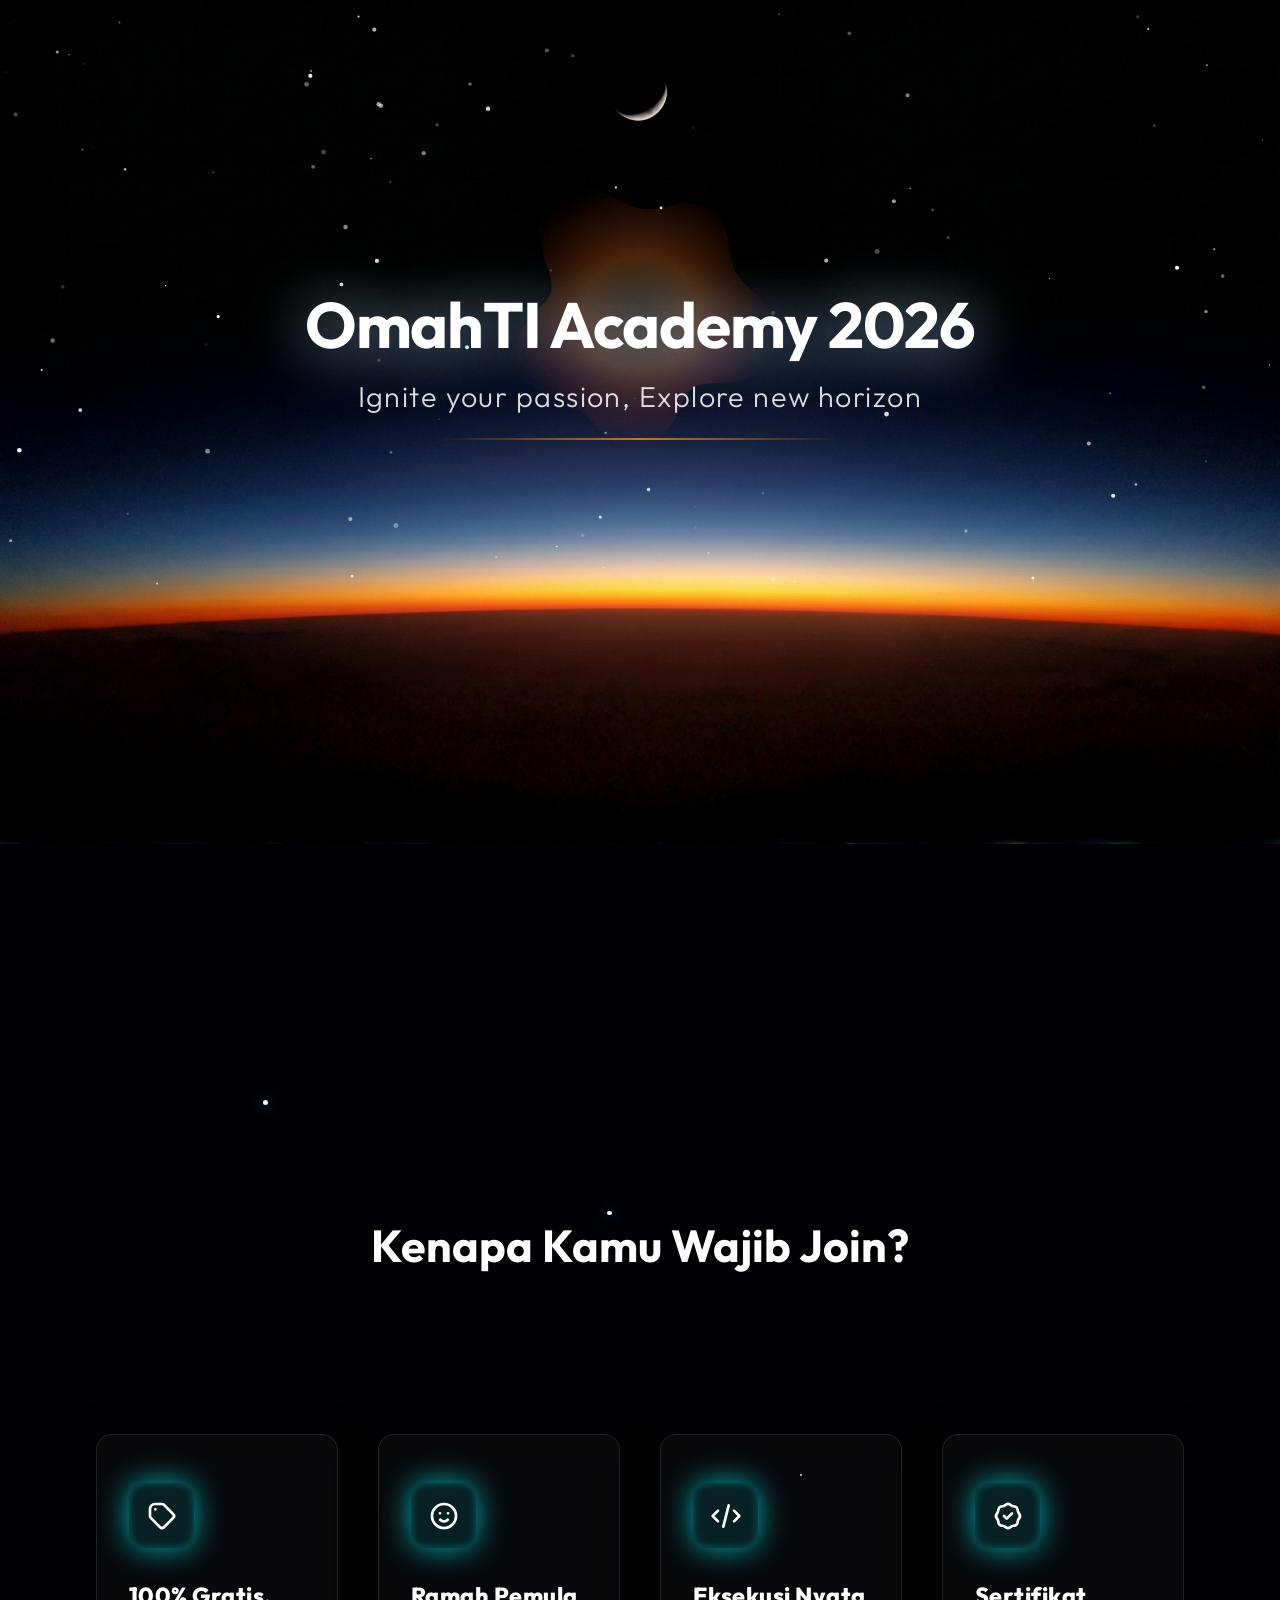
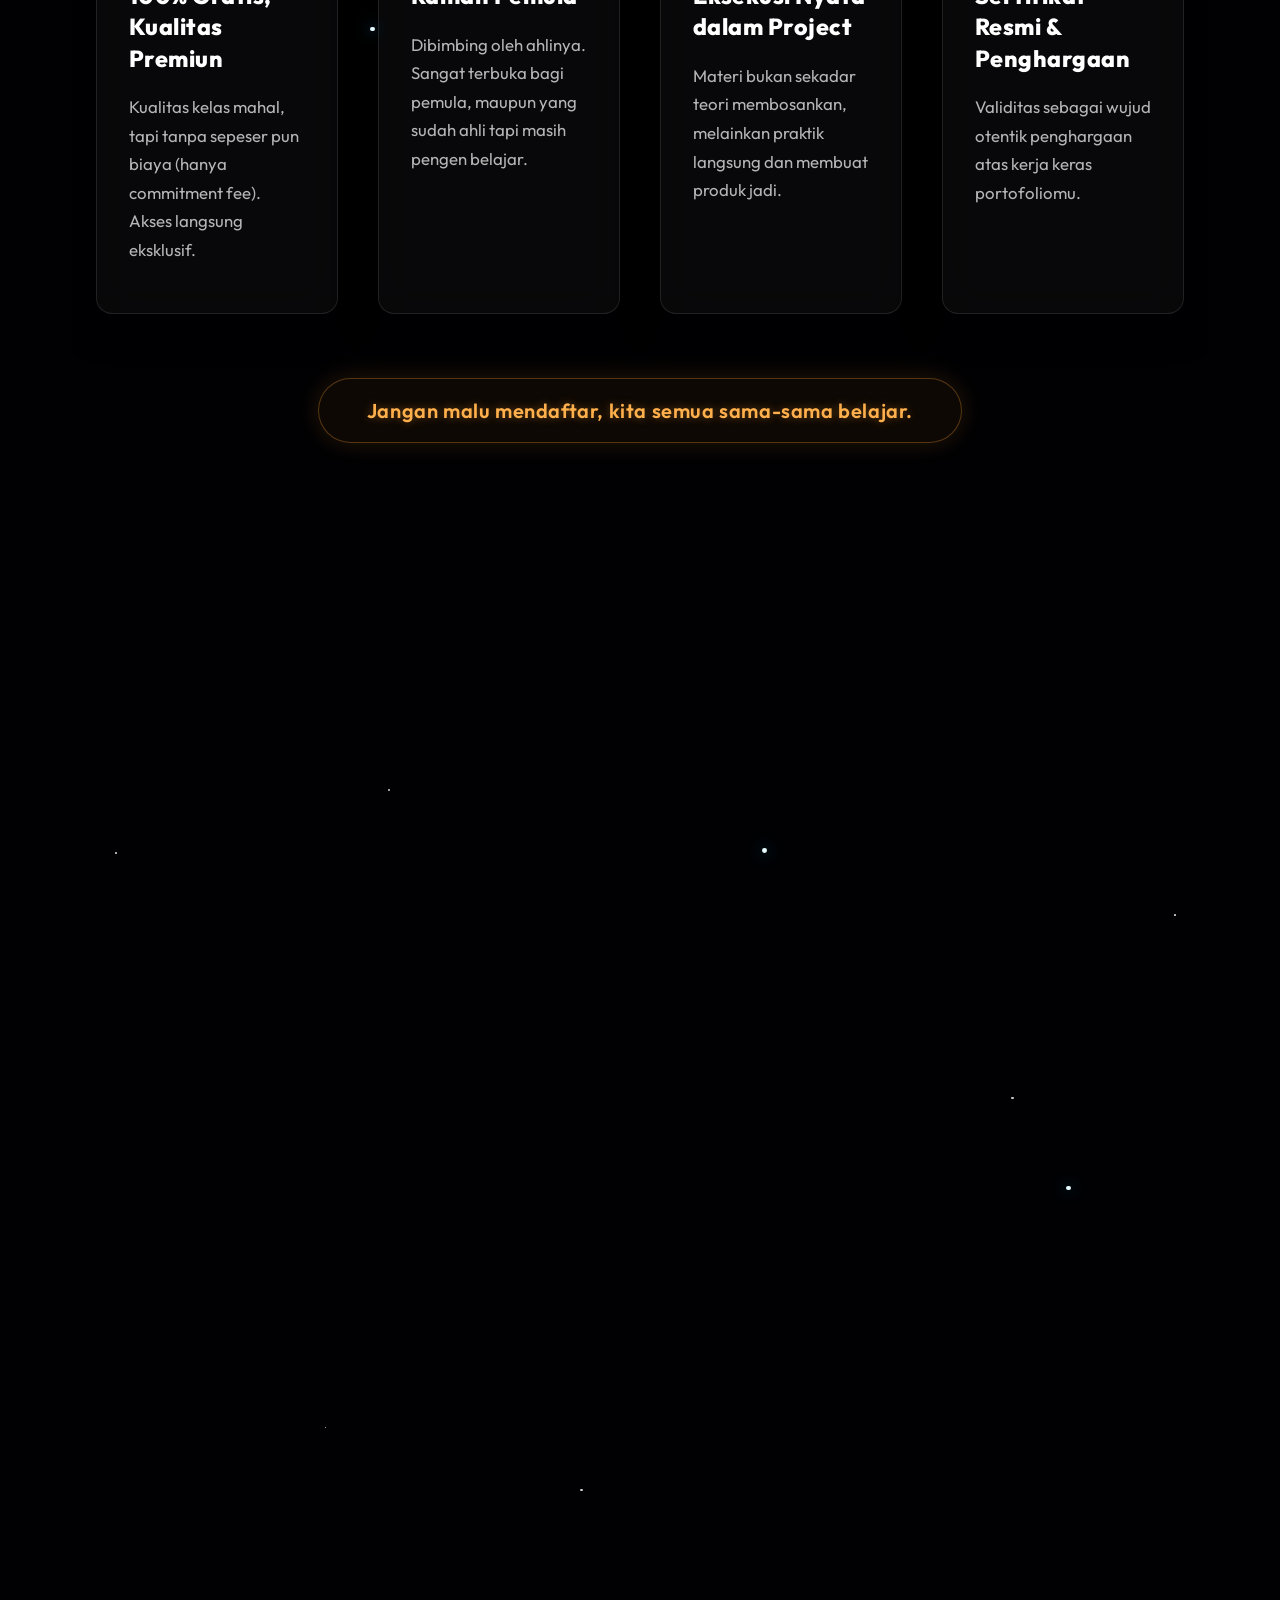
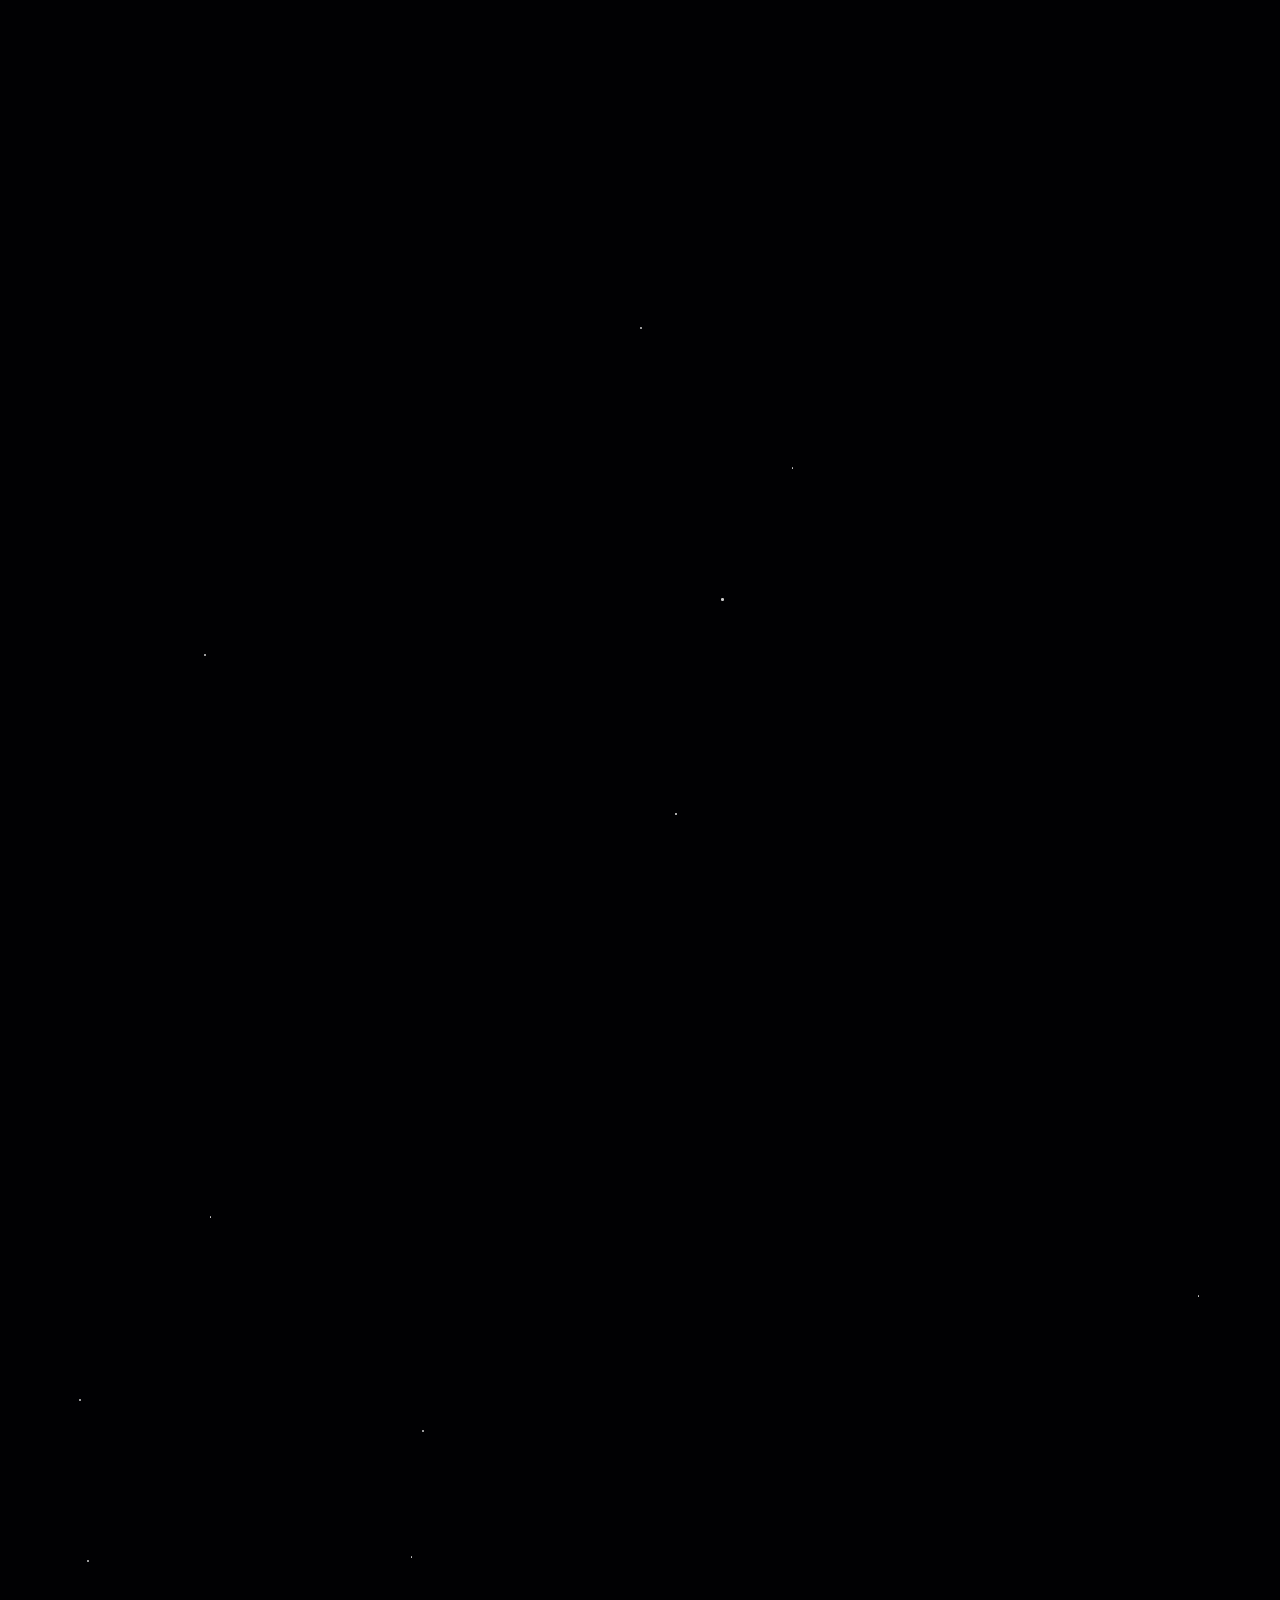
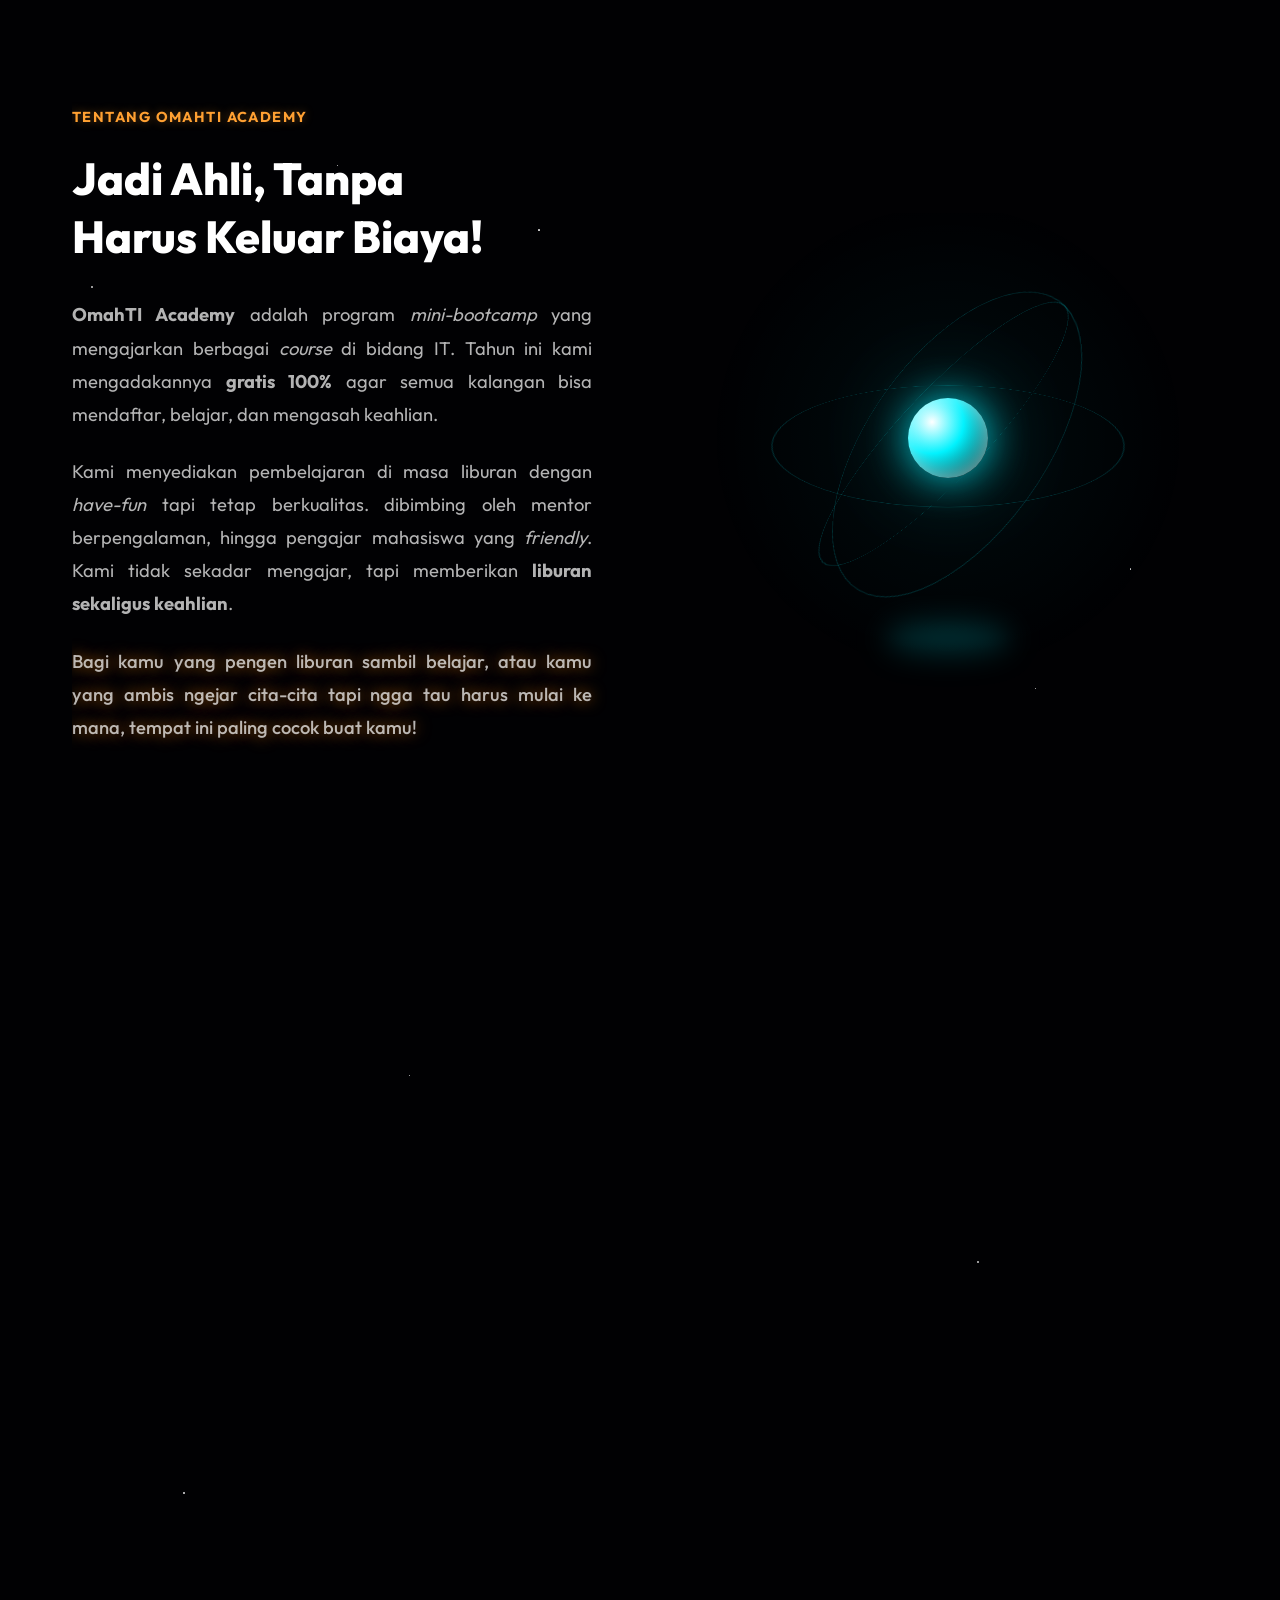
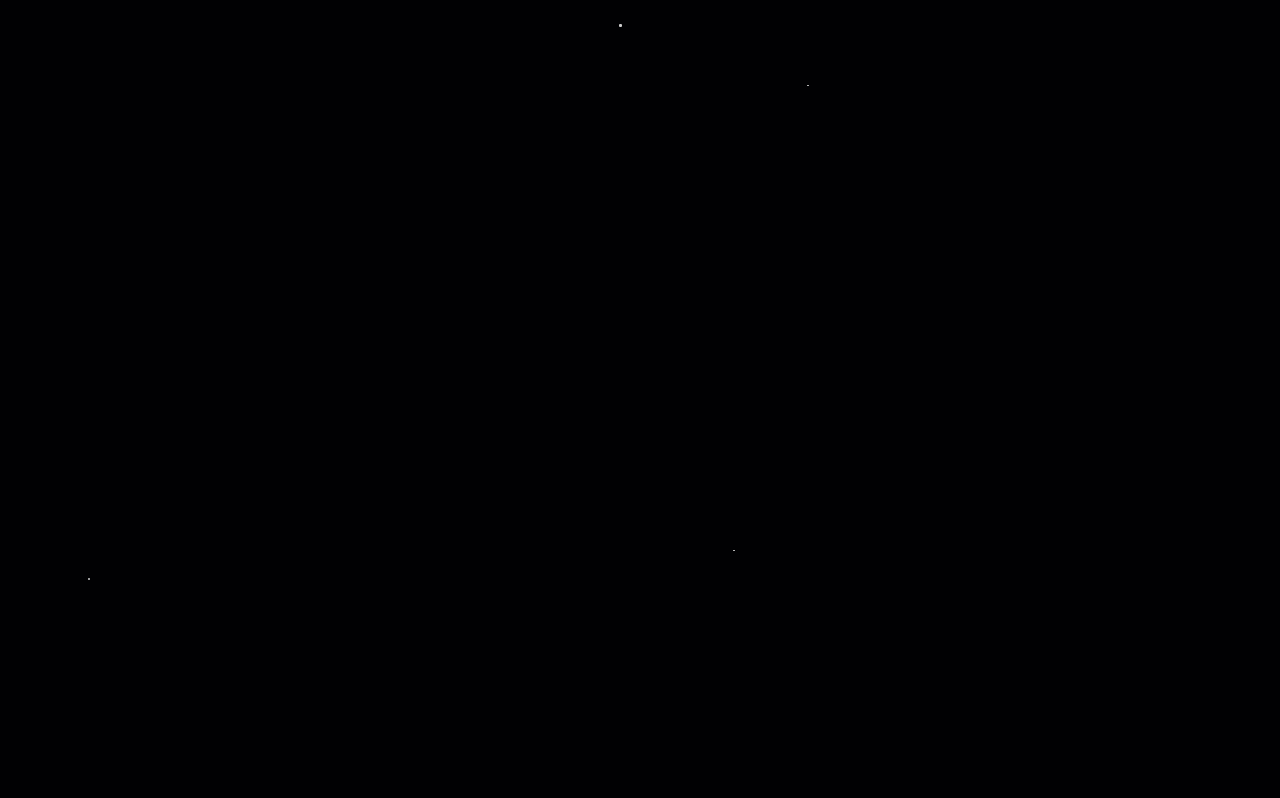
==== commit 339f012d: "Update" ====
--- a/index.html
+++ b/index.html
@@ -51,15 +51,19 @@
                  ============================================== -->
             <section id="why-join" class="why-join-section">
 
-                <!-- TOP PART: CARDS GRID (Why Join Us) -->
-                <div class="fade-up w-100 text-center mb-4">
-                    <h3 class="secondary-heading" style="font-size: 2.8rem;">Kenapa Kamu Wajib Join?</h3>
-                </div>
-
-                <div class="cards-grid mb-5" style="margin-bottom: 8rem;">
-                    <!-- Card 1 -->
-                    <div class="fade-up" style="height: 100%;">
-                        <div class="dark-card glow-horizon" style="height: 100%;">
+                <!-- TOP PART: CARDS GRID (Why Join Us) SCROLLYTELLING SEQUENCE -->
+                <div class="scrolly-section why-join-scrolly" data-steps="4">
+                    <div class="scrolly-sticky why-join-sticky">
+                        
+                        <!-- Header inside the sticky so it stays visible while scrolling -->
+                        <div class="w-100 text-center mb-5" style="padding-bottom: 2rem;">
+                            <h3 class="secondary-heading" style="font-size: 2.8rem;">Kenapa Kamu Wajib Join?</h3>
+                        </div>
+
+                        <div class="cards-grid mb-5">
+                            <!-- Card 1 -->
+                            <div class="card-wrapper" style="height: 100%;">
+                                <div class="dark-card glow-horizon" style="height: 100%;">
                             <div class="card-icon blue-horizon-glow">
                                 <svg xmlns="http://www.w3.org/2000/svg" width="28" height="28" fill="none"
                                     viewBox="0 0 24 24" stroke="currentColor" stroke-width="2">
@@ -74,7 +78,7 @@
                     </div>
 
                     <!-- Card 2 -->
-                    <div class="fade-up" style="transition-delay: 0.1s; height: 100%;">
+                    <div class="card-wrapper" style="height: 100%;">
                         <div class="dark-card glow-horizon" style="height: 100%;">
                             <div class="card-icon blue-horizon-glow">
                                 <svg xmlns="http://www.w3.org/2000/svg" width="28" height="28" fill="none"
@@ -84,13 +88,14 @@
                                 </svg>
                             </div>
                             <h4 class="card-title">Ramah Pemula</h4>
-                            <p class="card-desc">Dibimbing oleh ahlinya. Sangat terbuka bagi pemula, maupun yang sudah ahli
+                            <p class="card-desc">Dibimbing oleh ahlinya. Sangat terbuka bagi pemula, maupun yang sudah
+                                ahli
                                 tapi masih pengen belajar.</p>
                         </div>
                     </div>
 
                     <!-- Card 3 -->
-                    <div class="fade-up" style="transition-delay: 0.2s; height: 100%;">
+                    <div class="card-wrapper" style="height: 100%;">
                         <div class="dark-card glow-horizon" style="height: 100%;">
                             <div class="card-icon blue-horizon-glow">
                                 <svg xmlns="http://www.w3.org/2000/svg" width="28" height="28" fill="none"
@@ -106,7 +111,7 @@
                     </div>
 
                     <!-- Card 4 -->
-                    <div class="fade-up" style="transition-delay: 0.3s; height: 100%;">
+                    <div class="card-wrapper" style="height: 100%;">
                         <div class="dark-card glow-horizon" style="height: 100%;">
                             <div class="card-icon blue-horizon-glow">
                                 <svg xmlns="http://www.w3.org/2000/svg" width="28" height="28" fill="none"
@@ -116,66 +121,78 @@
                                 </svg>
                             </div>
                             <h4 class="card-title">Sertifikat Resmi & Penghargaan</h4>
-                            <p class="card-desc">Validitas sebagai wujud otentik penghargaan atas kerja keras portofoliomu.
+                            <p class="card-desc">Validitas sebagai wujud otentik penghargaan atas kerja keras
+                                portofoliomu.
                             </p>
                         </div>
+                    </div>
+                        </div>
+
+                        <!-- NEW: DISCLAIMER BANNER -->
+                        <div class="w-100 text-center mb-5 mt-4" style="position: relative; z-index: 5;">
+                            <div class="disclaimer-banner">
+                                <p class="disclaimer-text-new">Jangan malu mendaftar, kita semua sama-sama belajar.</p>
+                            </div>
+                        </div>
+
                     </div>
                 </div>
 
-                <!-- NEW: DISCLAIMER BANNER -->
-                <div class="fade-up w-100 text-center mb-5 mt-4" style="position: relative; top: -3.5rem; z-index: 5;">
-                    <div class="disclaimer-banner">
-                        <p class="disclaimer-text-new">Jangan malu untuk daftar, karena kita semua sama-sama belajar.</p>
+                <!-- BOTTOM PART: SPLIT COLUMN (About) SCROLLYTELLING -->
+                <div class="scrolly-section about-scrolly">
+                    <div class="scrolly-sticky">
+                        <div class="split-about-container mb-4 mt-5">
+                            <!-- Left: Texts -->
+                            <div class="about-text-content">
+                                <div class="subtitle-badge">Tentang OmahTI Academy</div>
+                                <h2 class="main-heading">Jadi Ahli, Tanpa<br>Harus Keluar Biaya!</h2>
+                                <p class="desc-text text-justify">
+                                    <strong>OmahTI Academy</strong> adalah program <em>mini-bootcamp</em> yang
+                                    mengajarkan
+                                    berbagai <em>course</em> di bidang IT. Tahun ini kami mengadakannya <strong>gratis
+                                        100%</strong> agar semua kalangan bisa mendaftar, belajar, dan mengasah
+                                    keahlian.
+                                </p>
+                                <p class="desc-text text-justify">
+                                    Kami menyediakan pembelajaran di masa liburan dengan <em>have-fun</em> tapi tetap
+                                    berkualitas. dibimbing oleh mentor berpengalaman, hingga pengajar mahasiswa yang
+                                    <em>friendly</em>. Kami tidak sekadar mengajar, tapi memberikan <strong>liburan
+                                        sekaligus
+                                        keahlian</strong>.
+                                </p>
+                                <p class="desc-text text-justify glow-text" style="font-weight: 500;">
+                                    Bagi kamu yang pengen liburan sambil belajar, atau kamu yang ambis ngejar cita-cita
+                                    tapi
+                                    ngga tau harus mulai ke mana, tempat ini paling cocok buat kamu!
+                                </p>
+                            </div>
+
+                            <!-- Right: Illustration (Neural Core Holographic Projector) -->
+                            <div class="about-visual-content">
+                                <div class="neural-core-projector floating-illustration">
+                                    <!-- Central Core -->
+                                    <div class="core-sphere">
+                                        <div class="core-glow"></div>
+                                    </div>
+
+                                    <!-- Orbital Rings -->
+                                    <div class="orbit-container">
+                                        <div class="orbit-ring ring-1"></div>
+                                        <div class="orbit-ring ring-2"></div>
+                                        <div class="orbit-ring ring-3"></div>
+                                        <div class="orbit-ring ring-4"></div>
+                                    </div>
+
+                                    <!-- Projection Base -->
+                                    <div class="projection-base"></div>
+                                </div>
+                            </div>
+                        </div>
                     </div>
-                </div>
-
-                <!-- BOTTOM PART: SPLIT COLUMN (About) -->
-                <div class="split-about-container fade-up mb-4 mt-5">
-                    <!-- Left: Texts -->
-                    <div class="about-text-content">
-                        <div class="subtitle-badge">Tentang OmahTI Academy</div>
-                        <h2 class="main-heading">Jadi Ahli, Tanpa<br>Harus Keluar Biaya!</h2>
-                        <p class="desc-text text-justify">
-                            <strong>OmahTI Academy</strong> adalah program <em>mini-bootcamp</em> yang mengajarkan
-                            berbagai <em>course</em> di bidang IT. Tahun ini kami mengadakannya <strong>gratis
-                                100%</strong> agar semua kalangan bisa mendaftar, belajar, dan mengasah keahlian.
-                        </p>
-                        <p class="desc-text text-justify">
-                            Kami menyediakan pembelajaran di masa liburan dengan <em>have-fun</em> tapi tetap
-                            berkualitas. dibimbing oleh mentor berpengalaman, hingga pengajar mahasiswa yang
-                            <em>friendly</em>. Kami tidak sekadar mengajar, tapi memberikan <strong>liburan sekaligus
-                                keahlian</strong>.
-                        </p>
-                        <p class="desc-text text-justify glow-text" style="font-weight: 500;">
-                            Bagi kamu yang pengen liburan sambil belajar, atau kamu yang ambis ngejar cita-cita tapi
-                            ngga tau harus mulai ke mana, tempat ini paling cocok buat kamu!
-                        </p>
-                    </div>
-
-                    <!-- Right: Illustration (Neural Core Holographic Projector) -->
-                    <div class="about-visual-content">
-                        <div class="neural-core-projector floating-illustration">
-                            <!-- Central Core -->
-                            <div class="core-sphere">
-                                <div class="core-glow"></div>
-                            </div>
-
-                            <!-- Orbital Rings -->
-                            <div class="orbit-container">
-                                <div class="orbit-ring ring-1"></div>
-                                <div class="orbit-ring ring-2"></div>
-                                <div class="orbit-ring ring-3"></div>
-                                <div class="orbit-ring ring-4"></div>
-                            </div>
-                            
-                            <!-- Projection Base -->
-                            <div class="projection-base"></div>
-                        </div>
-                </div>
-                </div>
 
 
             </section>
+
         </div>
 
         <!-- CANVAS VFX ENGINE SCRIPT (Fokus Komet Fotorealistis) -->
@@ -558,6 +575,79 @@
 
                 const fadeElements = document.querySelectorAll('.fade-up');
                 fadeElements.forEach(el => observer.observe(el));
+
+                // ==========================================
+                // HYBRID SCROLLYTELLING ENGINE
+                // ==========================================
+                const scrollySections = document.querySelectorAll('.scrolly-section');
+                let ticking = false;
+
+                function processScrollytelling() {
+                    const scrollY = window.scrollY;
+                    const windowHeight = window.innerHeight;
+
+                    scrollySections.forEach(section => {
+                        const rect = section.getBoundingClientRect();
+                        // Get absolute position of section relative to document
+                        const sectionTop = rect.top + scrollY;
+                        const sectionHeight = section.offsetHeight;
+
+                        // We want progress to be from 0 to 1 as the section scrolls PAST the screen
+                        // Sticky elements inside usually take 100vh.
+                        const scrollDist = sectionHeight - windowHeight;
+
+                        if (scrollDist > 0) {
+                            let rawProgress = (scrollY - sectionTop) / scrollDist;
+                            // Clamp between 0 and 1
+                            let progress = Math.max(0, Math.min(1, rawProgress));
+                            section.style.setProperty('--scroll-progress', progress.toFixed(4));
+                            
+                            // Map to discrete steps if data-steps is defined
+                            if (section.dataset.steps) {
+                                // If completely outside the section, remove the step attribute to fall back to base CSS
+                                if (rawProgress <= 0 || rawProgress >= 1) {
+                                    section.removeAttribute('data-current-step');
+                                } else {
+                                    const stepsCount = parseInt(section.dataset.steps, 10);
+                                    if (stepsCount > 1) {
+                                        const currentStep = Math.floor(progress * stepsCount);
+                                        const safeStep = Math.min(currentStep, stepsCount - 1);
+                                        section.setAttribute('data-current-step', safeStep);
+                                    }
+                                }
+                            }
+                        }
+                    });
+                    ticking = false;
+                }
+
+                window.addEventListener('scroll', () => {
+                    if (!ticking) {
+                        window.requestAnimationFrame(processScrollytelling);
+                        ticking = true;
+                    }
+                }, { passive: true });
+
+                // Init once
+                processScrollytelling();
+
+                // ==========================================
+                // ADVANCED SPOTLIGHT HOVER ENGINE
+                // ==========================================
+                const cards = document.querySelectorAll('.dark-card');
+
+                cards.forEach(card => {
+                    card.addEventListener('mousemove', e => {
+                        const rect = card.getBoundingClientRect();
+                        const x = e.clientX - rect.left; // x position within the element
+                        const y = e.clientY - rect.top;  // y position within the element
+
+                        // Set CSS variables for spotlight center
+                        card.style.setProperty('--mouse-x', `${x}px`);
+                        card.style.setProperty('--mouse-y', `${y}px`);
+                    });
+                });
+
             });
         </script>
 </body>
--- a/style.css
+++ b/style.css
@@ -1000,26 +1000,57 @@
     width: 100%;
     max-width: 1200px;
     margin: 0 auto;
+    padding: 0 1.5rem; /* Padded to prevent clipping during scale transforms */
 }
 
 .dark-card {
-    background-color: rgba(6, 6, 8, 0.85); /* Slightly deeper obsidian */
-    border: 1px solid rgba(0, 242, 254, 0.15); /* Base horizon tint */
+    background-color: rgba(255, 255, 255, 0.03); /* Frosted Glass Base */
+    border: 1px solid rgba(255, 255, 255, 0.1); 
     border-radius: 16px;
     padding: 3rem 2rem;
     display: flex;
     flex-direction: column;
     align-items: flex-start;
-    transition: all 0.15s cubic-bezier(0.1, 0.9, 0.2, 1);
+    transition: all 0.3s cubic-bezier(0.1, 0.9, 0.2, 1);
     backdrop-filter: blur(25px);
+    -webkit-backdrop-filter: blur(25px);
     position: relative;
     overflow: hidden;
 }
 
+/* Bring all children above the spotlight */
+.dark-card > * {
+    position: relative;
+    z-index: 2;
+}
+
+/* ==================================
+   ADVANCED SPOTLIGHT HOVER ENGINE
+================================== */
+.dark-card::before {
+    content: '';
+    position: absolute;
+    top: 0; left: 0; right: 0; bottom: 0;
+    opacity: 0;
+    transition: opacity 0.3s ease;
+    /* The magic tracking gradient */
+    background: radial-gradient(
+        800px circle at var(--mouse-x) var(--mouse-y), 
+        rgba(0, 242, 254, 0.15), 
+        transparent 40%
+    );
+    z-index: 1; 
+    pointer-events: none;
+}
+
+.dark-card:hover::before {
+    opacity: 1;
+}
 
 .dark-card:hover {
     transform: translateY(-8px);
-    background-color: rgba(8, 8, 12, 0.9);
+    border-color: rgba(0, 242, 254, 0.5);
+    background-color: rgba(255, 255, 255, 0.05); /* Slight brighten on hover */
 }
 
 .card-icon {
@@ -1030,7 +1061,7 @@
     justify-content: center;
     align-items: center;
     margin-bottom: 2rem;
-    background-color: rgba(255, 255, 255, 0.05);
+    background-color: rgba(255, 255, 255, 0.08);
 }
 
 .card-icon svg {
@@ -1044,22 +1075,16 @@
     background-color: rgba(0, 242, 254, 0.1) !important;
 }
 
-/* Unified Blue Horizon Ambient Glow - INTENSIFIED */
+/* Glassmorphism Ambient Glow */
 .dark-card.glow-horizon { 
-    border-color: rgba(0, 242, 254, 0.4); 
+    box-shadow: 0 10px 40px rgba(0, 0, 0, 0.4);
+}
+
+/* Elevated Shadow on Hover */
+.dark-card.glow-horizon:hover { 
     box-shadow: 
-        0 10px 40px rgba(0, 0, 0, 0.6),
-        0 0 40px rgba(0, 242, 254, 0.3);
-}
-
-/* Intense Neon Glow on Hover - MAXIMUM BRIGHTNESS */
-.dark-card.glow-horizon:hover { 
-    border-color: rgba(0, 242, 254, 1); 
-    box-shadow: 
-        0 20px 60px rgba(0, 0, 0, 0.7),
-        0 0 80px rgba(0, 242, 254, 0.7),
-        0 0 20px rgba(255, 255, 255, 0.4), /* Hot white core */
-        inset 0 0 30px rgba(0, 242, 254, 0.2);
+        0 20px 60px rgba(0, 0, 0, 0.6),
+        0 0 40px rgba(0, 242, 254, 0.2);
 }
 
 .card-title {
@@ -1138,3 +1163,97 @@
     .timeline-dot { left: 11px; }
     .intro-card { padding: 2rem 1.5rem; }
 }
+
+/* ==================================
+   SCROLLYTELLING ENGINE MECHANICS
+================================== */
+.scrolly-section {
+    position: relative;
+    width: 100%;
+}
+
+.scrolly-sticky {
+    position: sticky;
+    top: 0;
+    width: 100%;
+    height: 100vh;
+    display: flex;
+    align-items: center;
+    justify-content: center;
+    overflow: hidden;
+}
+
+/* 0. Why Join Grid Sequence (Scrollytelling) */
+.why-join-scrolly {
+    height: 400vh; /* 4 cards = 4 sections */
+}
+
+/* Align the inner content properly in the sticky viewport */
+.why-join-sticky {
+    flex-direction: column;
+    padding-top: 5rem;
+}
+
+/* When the user is scrolling inside, gently fade out unfocused cards */
+.why-join-scrolly[data-current-step] .card-wrapper {
+    transition: all 0.5s cubic-bezier(0.1, 0.9, 0.2, 1);
+    opacity: 0.65;
+    transform: scale(0.98);
+}
+
+/* Base override to ensure smooth transition on standard cards */
+.why-join-scrolly .card-wrapper {
+    transition: all 0.5s cubic-bezier(0.1, 0.9, 0.2, 1);
+    height: 100%;
+}
+
+/* Sequential Focus Logic */
+.why-join-scrolly[data-current-step="0"] .card-wrapper:first-child,
+.why-join-scrolly[data-current-step="1"] .card-wrapper:nth-child(2),
+.why-join-scrolly[data-current-step="2"] .card-wrapper:nth-child(3),
+.why-join-scrolly[data-current-step="3"] .card-wrapper:nth-child(4) {
+    opacity: 1 !important;
+    transform: scale(1.08) translateY(-10px);
+    filter: blur(0px) grayscale(0%);
+    z-index: 10;
+}
+
+/* Trigger intense glow on focused card automatically */
+.why-join-scrolly[data-current-step="0"] .card-wrapper:first-child .dark-card,
+.why-join-scrolly[data-current-step="1"] .card-wrapper:nth-child(2) .dark-card,
+.why-join-scrolly[data-current-step="2"] .card-wrapper:nth-child(3) .dark-card,
+.why-join-scrolly[data-current-step="3"] .card-wrapper:nth-child(4) .dark-card {
+    border-color: rgba(0, 242, 254, 0.8); 
+    box-shadow: 
+        0 20px 60px rgba(0, 0, 0, 0.6),
+        0 0 50px rgba(0, 242, 254, 0.3);
+}
+
+/* 1. About Scrolly Configuration (Neural Core) */
+.about-scrolly {
+    /* Mute inner fade up behaviors to prevent layout breaks */
+    height: 250vh; 
+}
+
+.about-scrolly .split-about-container {
+    width: 100%;
+    transform: translateY(calc(var(--scroll-progress, 0) * 5%));
+}
+
+.about-scrolly .neural-core-projector {
+    /* Scale and rotate core violently using pure CSS variables linked to scroll */
+    transform: scale(calc(1 + (var(--scroll-progress, 0) * 0.8)));
+}
+
+.about-scrolly .orbit-container {
+    /* Override standard infinite animation with pure scroll data */
+    animation: none;
+    transform: rotateY(calc(var(--scroll-progress, 0) * 720deg)) rotateX(calc(var(--scroll-progress, 0) * 360deg));
+}
+
+.about-scrolly .projection-base {
+    opacity: calc(1 - var(--scroll-progress, 0));
+    transform: scale(calc(1 + (var(--scroll-progress, 0))));
+}
+
+
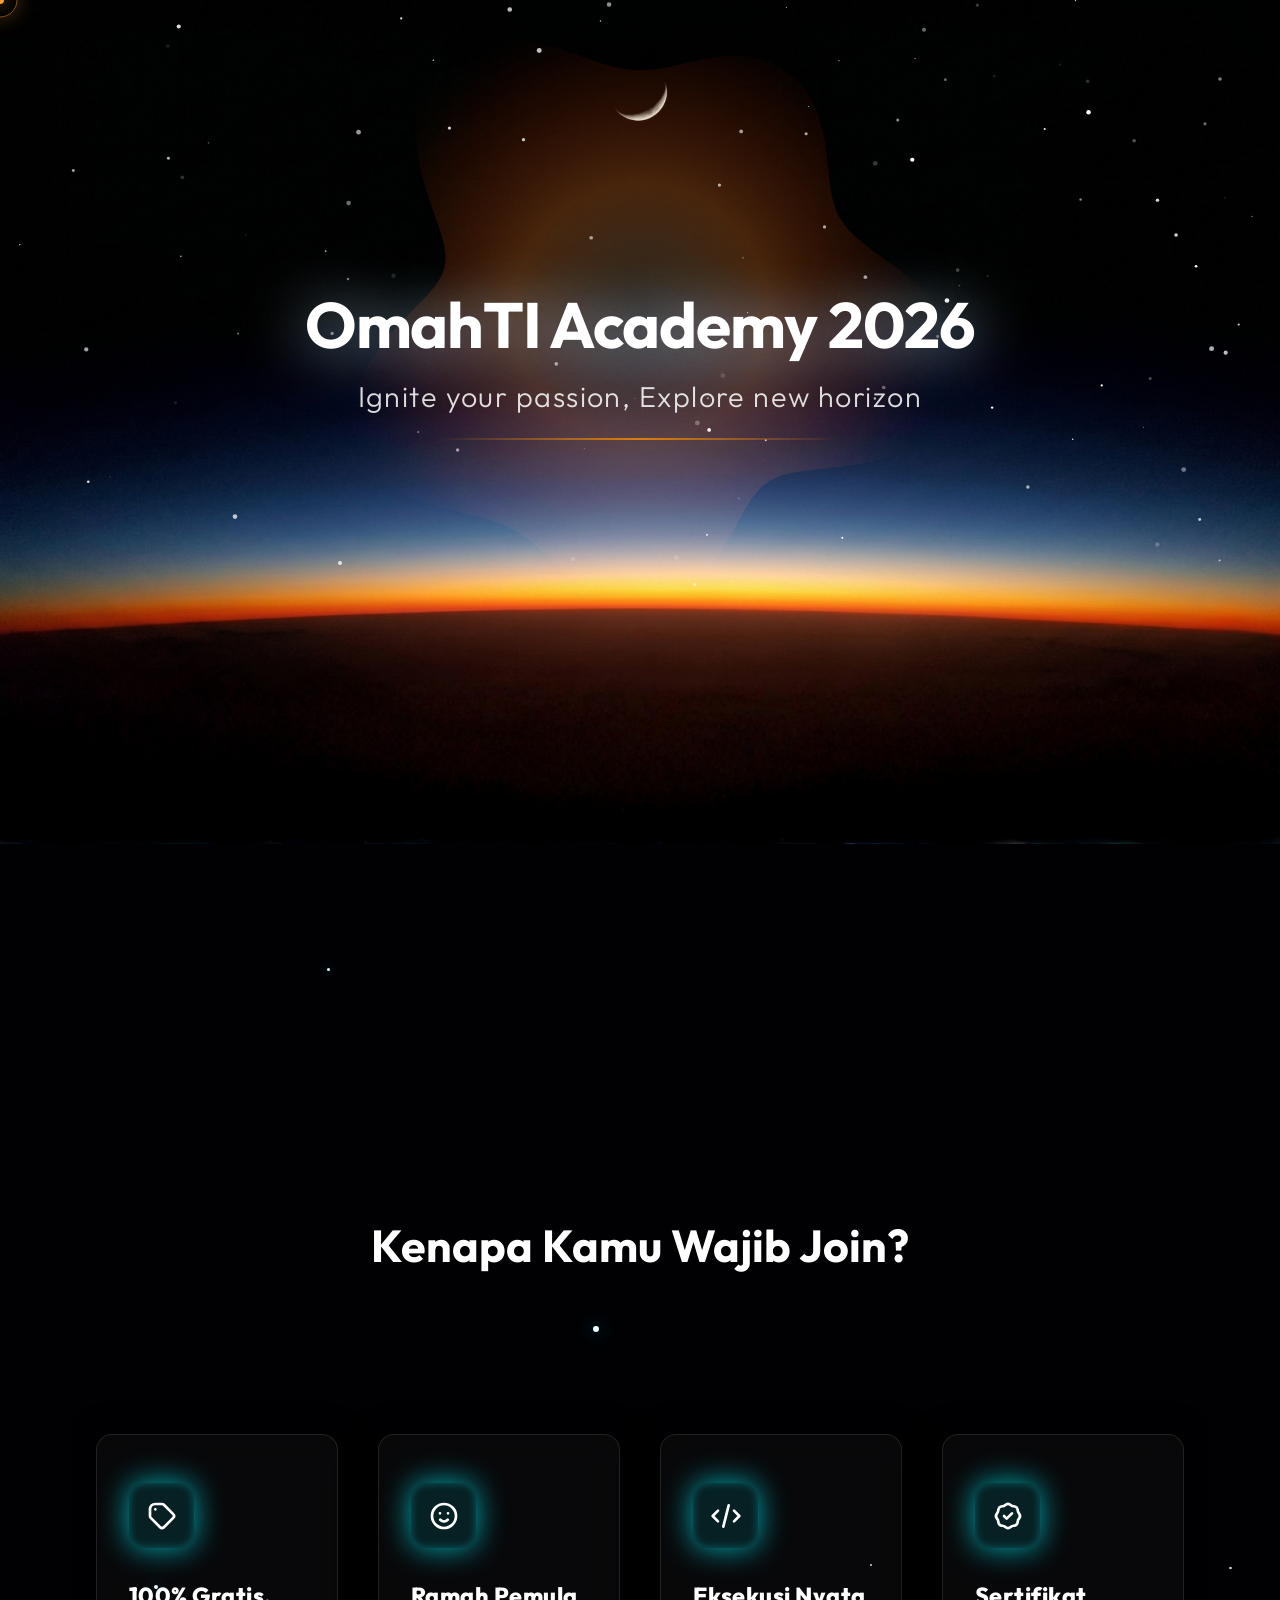
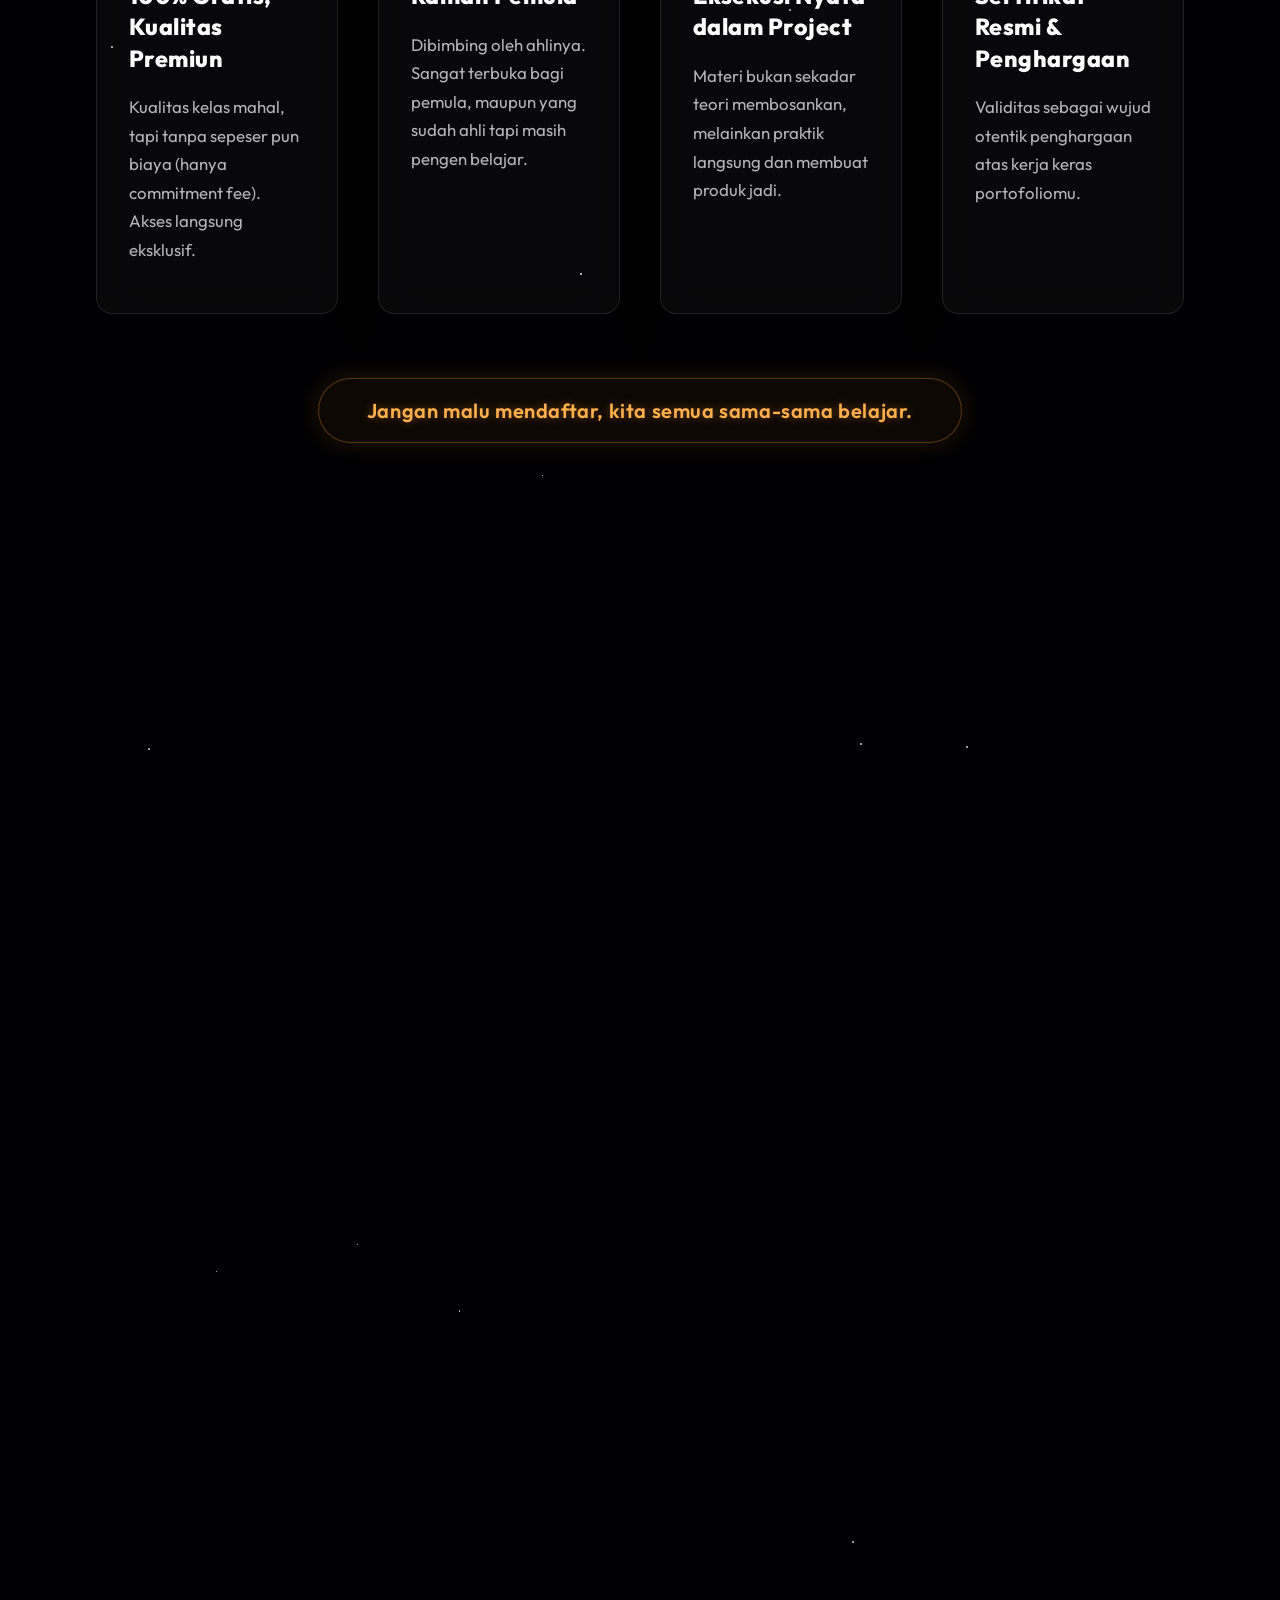
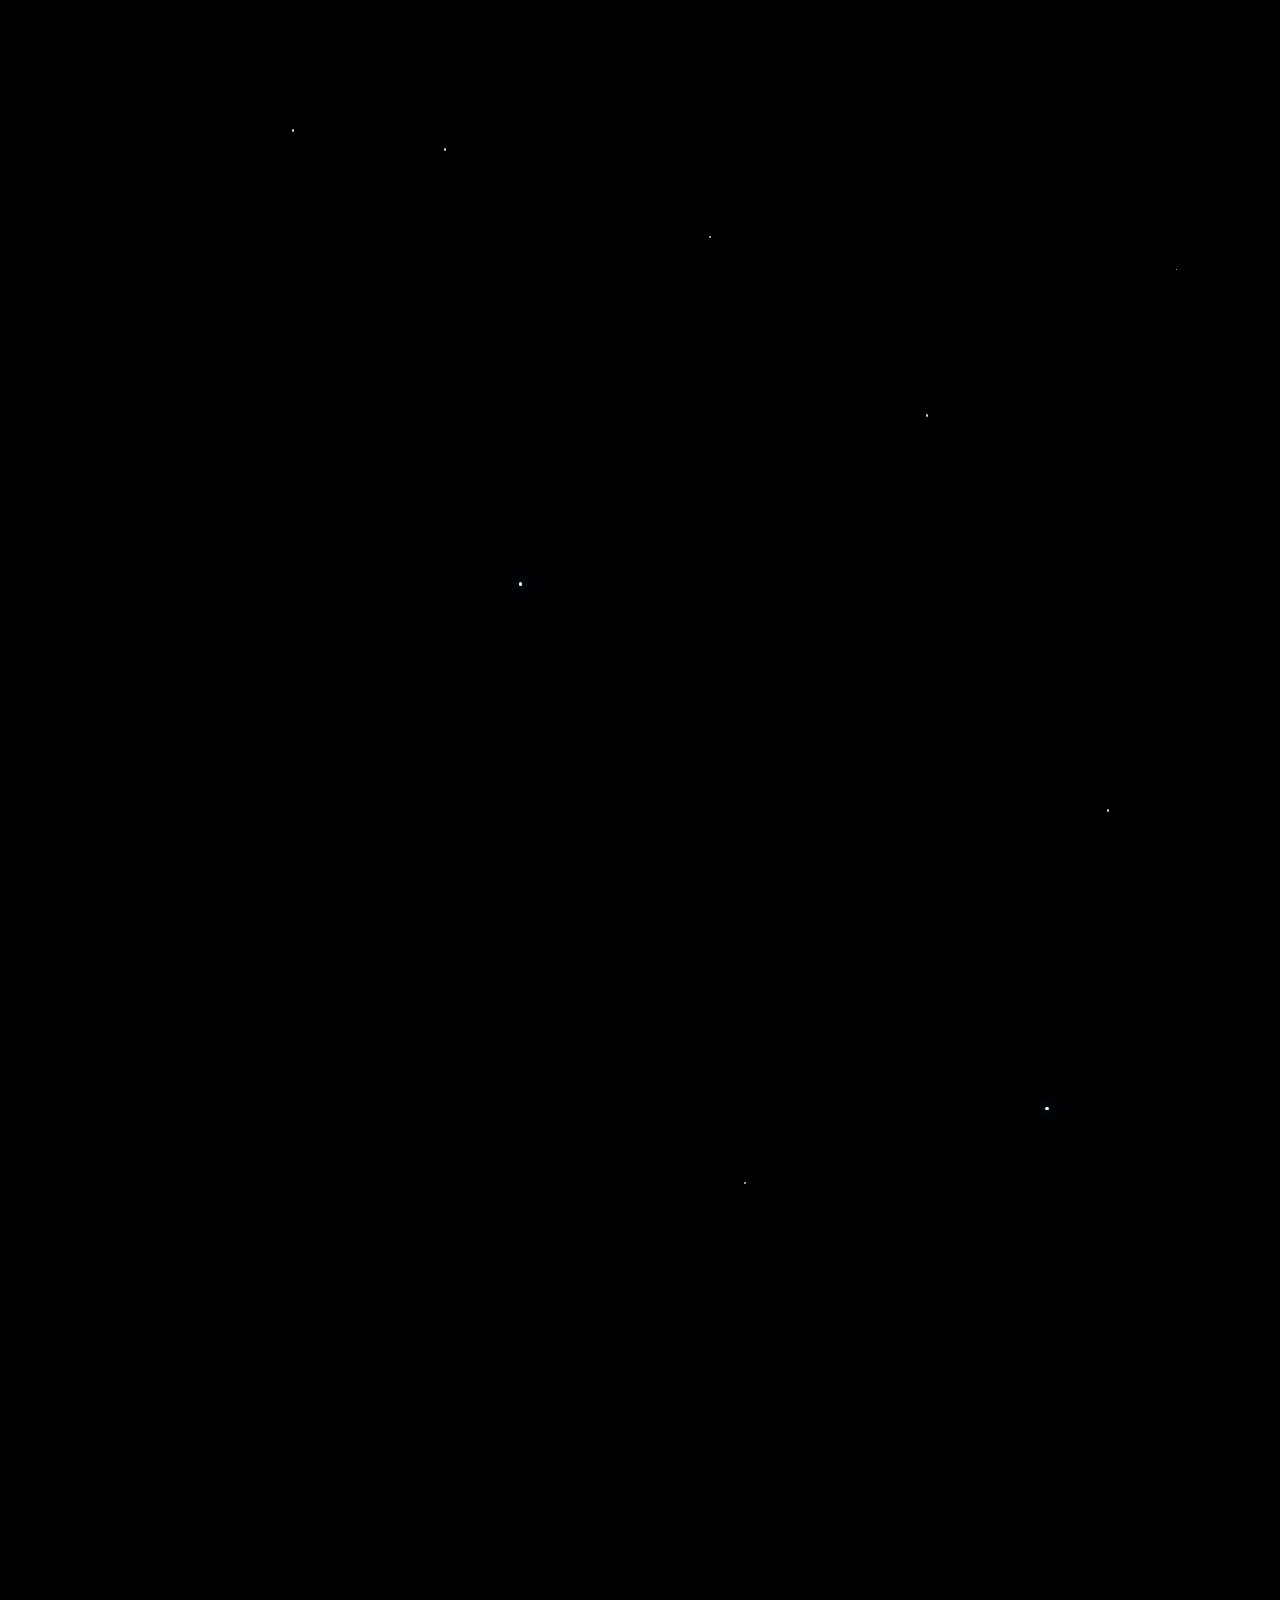
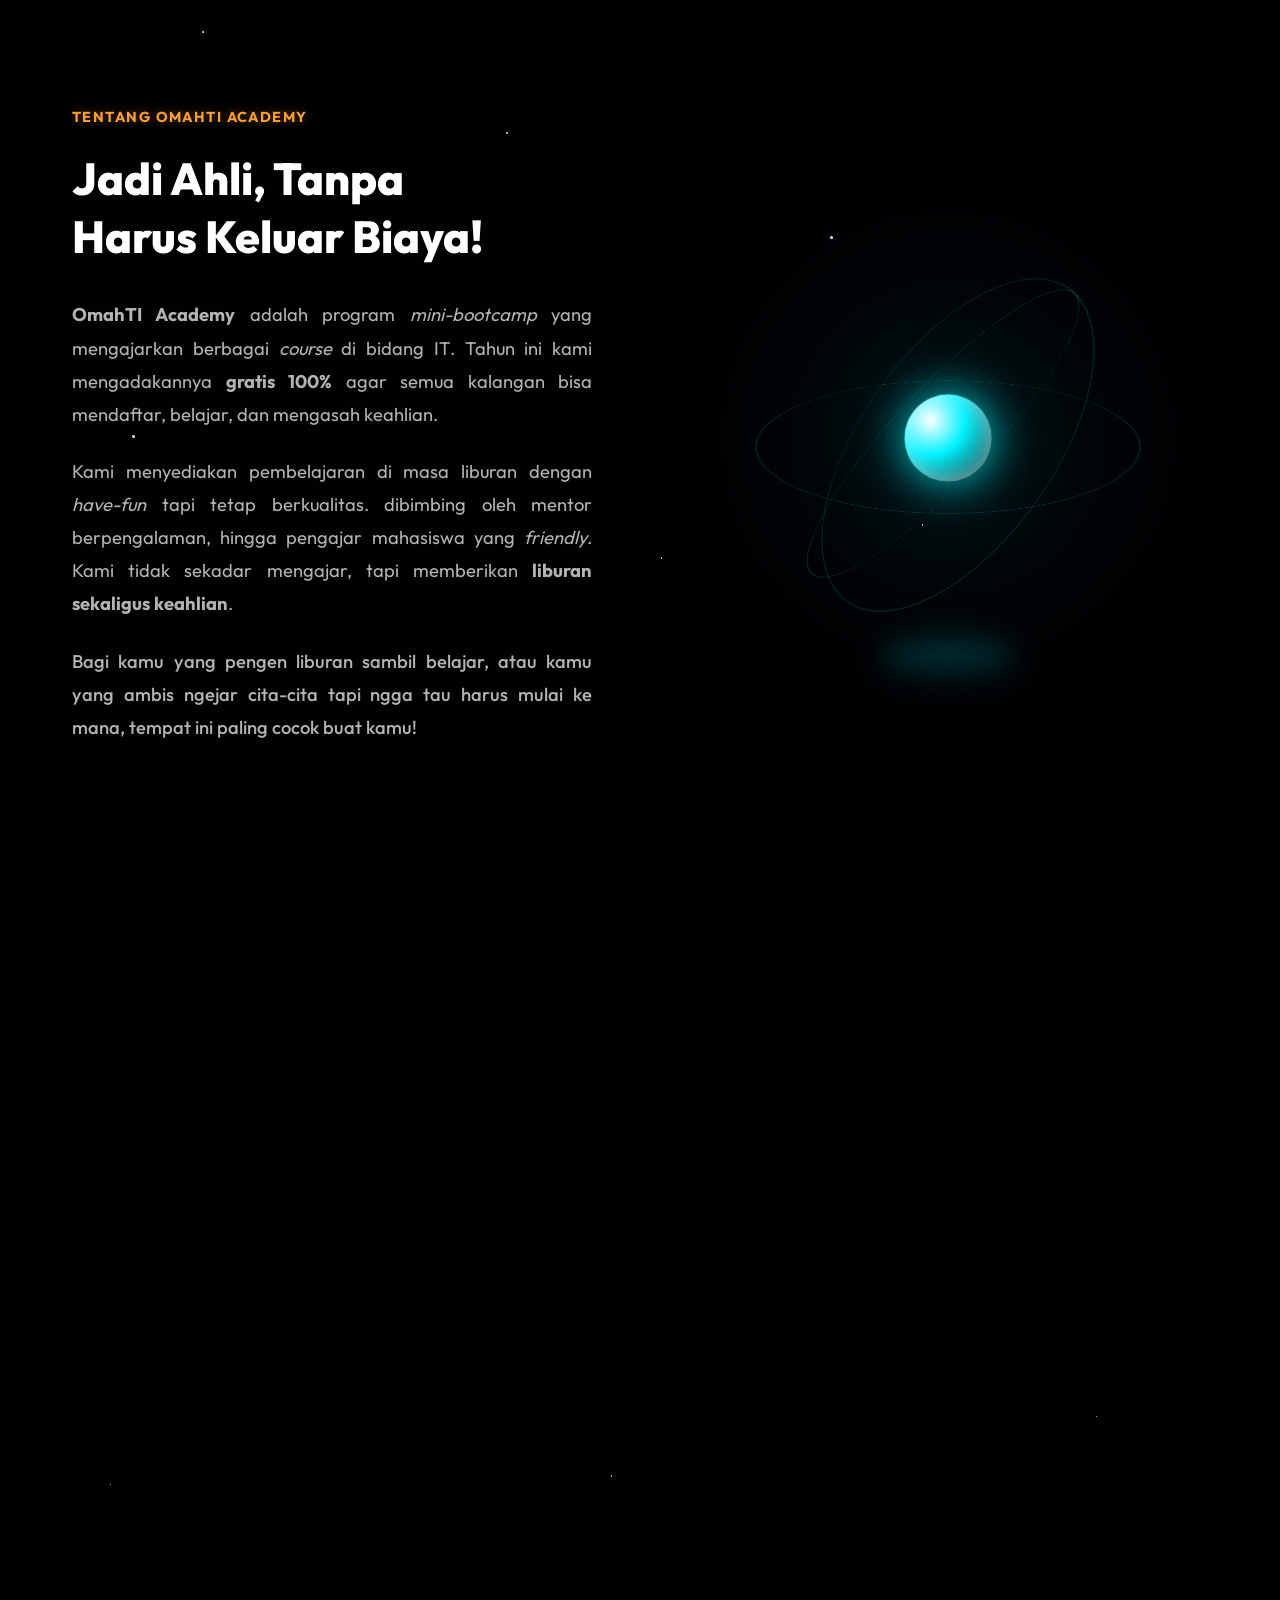
==== commit 86a7d25f: "Update" ====
--- a/index.html
+++ b/index.html
@@ -12,6 +12,9 @@
 </head>
 
 <body>
+    <div class="cursor-dot"></div>
+    <div class="cursor-outline"></div>
+
     <svg style="width: 0; height: 0; position: absolute;" aria-hidden="true">
         <filter id="svg-distort">
             <feTurbulence type="fractalNoise" baseFrequency="0.04" numOctaves="2" result="noise" />
@@ -139,7 +142,7 @@
                 </div>
 
                 <!-- BOTTOM PART: SPLIT COLUMN (About) SCROLLYTELLING -->
-                <div class="scrolly-section about-scrolly">
+                <div class="scrolly-section about-scrolly" data-steps="4" data-persist="true">
                     <div class="scrolly-sticky">
                         <div class="split-about-container mb-4 mt-5">
                             <!-- Left: Texts -->
@@ -160,7 +163,7 @@
                                         sekaligus
                                         keahlian</strong>.
                                 </p>
-                                <p class="desc-text text-justify glow-text" style="font-weight: 500;">
+                                <p class="desc-text text-justify" style="font-weight: 500;">
                                     Bagi kamu yang pengen liburan sambil belajar, atau kamu yang ambis ngejar cita-cita
                                     tapi
                                     ngga tau harus mulai ke mana, tempat ini paling cocok buat kamu!
@@ -602,13 +605,18 @@
                             let progress = Math.max(0, Math.min(1, rawProgress));
                             section.style.setProperty('--scroll-progress', progress.toFixed(4));
                             
-                            // Map to discrete steps if data-steps is defined
                             if (section.dataset.steps) {
-                                // If completely outside the section, remove the step attribute to fall back to base CSS
-                                if (rawProgress <= 0 || rawProgress >= 1) {
+                                const stepsCount = parseInt(section.dataset.steps, 10);
+                                if (rawProgress <= 0) {
                                     section.removeAttribute('data-current-step');
+                                } else if (rawProgress >= 1) {
+                                    // If persist is true, stay at last step. If not, reset.
+                                    if (section.dataset.persist === "true") {
+                                        section.setAttribute('data-current-step', stepsCount - 1);
+                                    } else {
+                                        section.removeAttribute('data-current-step');
+                                    }
                                 } else {
-                                    const stepsCount = parseInt(section.dataset.steps, 10);
                                     if (stepsCount > 1) {
                                         const currentStep = Math.floor(progress * stepsCount);
                                         const safeStep = Math.min(currentStep, stepsCount - 1);
@@ -621,6 +629,68 @@
                     ticking = false;
                 }
 
+                // ==========================================
+                // NEURAL MOUSE FOLLOWER (Orange Horizon)
+                // ==========================================
+                const cursorDot = document.querySelector('.cursor-dot');
+                const cursorOutline = document.querySelector('.cursor-outline');
+
+                let cursorX = 0;
+                let cursorY = 0;
+                let outlineX = 0;
+                let outlineY = 0;
+
+                // Precision movement for the dot
+                window.addEventListener('mousemove', (e) => {
+                    cursorX = e.clientX;
+                    cursorY = e.clientY;
+                    
+                    cursorDot.style.left = cursorX + 'px';
+                    cursorDot.style.top = cursorY + 'px';
+                });
+
+                // Smooth "Lerp" movement for the outline
+                function animateCursor() {
+                    // LERP: Position = Current + (Target - Current) * Speed
+                    outlineX += (cursorX - outlineX) * 0.15;
+                    outlineY += (cursorY - outlineY) * 0.15;
+
+                    cursorOutline.style.left = outlineX + 'px';
+                    cursorOutline.style.top = outlineY + 'px';
+
+                    requestAnimationFrame(animateCursor);
+                }
+                animateCursor();
+
+                // Interactive elements reaction
+                const interactives = document.querySelectorAll('a, button, .menu-item');
+                const glassCards = document.querySelectorAll('.dark-card');
+
+                interactives.forEach(el => {
+                    el.addEventListener('mouseenter', () => {
+                        cursorOutline.classList.add('cursor-hover');
+                        cursorDot.classList.add('cursor-hover-dot');
+                    });
+                    el.addEventListener('mouseleave', () => {
+                        cursorOutline.classList.remove('cursor-hover');
+                        cursorDot.classList.remove('cursor-hover-dot');
+                    });
+                });
+
+                glassCards.forEach(el => {
+                    el.addEventListener('mouseenter', () => {
+                        cursorOutline.classList.add('cursor-hidden');
+                        cursorDot.classList.add('cursor-hidden');
+                    });
+                    el.addEventListener('mouseleave', () => {
+                        cursorOutline.classList.remove('cursor-hidden');
+                        cursorDot.classList.remove('cursor-hidden');
+                    });
+                });
+
+                window.addEventListener('mousedown', () => cursorOutline.classList.add('cursor-clicked'));
+                window.addEventListener('mouseup', () => cursorOutline.classList.remove('cursor-clicked'));
+
                 window.addEventListener('scroll', () => {
                     if (!ticking) {
                         window.requestAnimationFrame(processScrollytelling);
--- a/style.css
+++ b/style.css
@@ -22,7 +22,14 @@
     /* Pindahkan hidden ke body saja agar browser tak bingung menggambar 2 rel scroll */
     overflow-x: hidden; 
     background-color: transparent; 
-}
+    cursor: none; /* Hide default cursor */
+}
+
+/* Ensure interactive elements also have no default cursor */
+a, button, [role="button"], .dark-card, .menu-item {
+    cursor: none !important;
+}
+
 
 .shake-wrapper {
     width: 100%;
@@ -1237,23 +1244,127 @@
 
 .about-scrolly .split-about-container {
     width: 100%;
-    transform: translateY(calc(var(--scroll-progress, 0) * 5%));
-}
-
+}
+
+/* Base state: Dimmed but visible */
+.about-text-content .subtitle-badge,
+.about-text-content .main-heading,
+.about-text-content .desc-text,
 .about-scrolly .neural-core-projector {
-    /* Scale and rotate core violently using pure CSS variables linked to scroll */
-    transform: scale(calc(1 + (var(--scroll-progress, 0) * 0.8)));
+    opacity: 0.35;
+    transform: translateY(0); /* No more jumpy movement needed */
+    transition: all 0.6s cubic-bezier(0.1, 0.9, 0.2, 1);
+}
+
+/* Step 0: Brighten Headers & Neural Core Activation */
+.about-scrolly[data-current-step="0"] .subtitle-badge,
+.about-scrolly[data-current-step="0"] .main-heading,
+.about-scrolly[data-current-step="0"] .neural-core-projector,
+.about-scrolly[data-current-step="1"] .subtitle-badge,
+.about-scrolly[data-current-step="1"] .main-heading,
+.about-scrolly[data-current-step="1"] .neural-core-projector,
+.about-scrolly[data-current-step="2"] .subtitle-badge,
+.about-scrolly[data-current-step="2"] .main-heading,
+.about-scrolly[data-current-step="2"] .neural-core-projector,
+.about-scrolly[data-current-step="3"] .subtitle-badge,
+.about-scrolly[data-current-step="3"] .main-heading,
+.about-scrolly[data-current-step="3"] .neural-core-projector {
+    opacity: 1;
+}
+
+/* Neural core scaling stays linked to scroll progress */
+.about-scrolly[data-current-step] .neural-core-projector {
+    transform: scale(calc(1 + (var(--scroll-progress, 0) * 0.2)));
+}
+
+/* Step 1: Brighten Paragraph 1 */
+.about-scrolly[data-current-step="1"] .about-text-content p:nth-of-type(1),
+.about-scrolly[data-current-step="2"] .about-text-content p:nth-of-type(1),
+.about-scrolly[data-current-step="3"] .about-text-content p:nth-of-type(1) {
+    opacity: 1;
+}
+
+/* Step 2: Brighten Paragraph 2 */
+.about-scrolly[data-current-step="2"] .about-text-content p:nth-of-type(2),
+.about-scrolly[data-current-step="3"] .about-text-content p:nth-of-type(2) {
+    opacity: 1;
+}
+
+/* Step 3: Brighten Paragraph 3 */
+.about-scrolly[data-current-step="3"] .about-text-content p:nth-of-type(3) {
+    opacity: 1;
+}
+
+.about-scrolly .neural-core-projector {
+    transition: opacity 0.6s ease;
+}
+
+@keyframes infiniteOrbitSpin {
+    0% { transform: rotateY(0deg) rotateX(0deg); }
+    100% { transform: rotateY(360deg) rotateX(180deg); }
 }
 
 .about-scrolly .orbit-container {
-    /* Override standard infinite animation with pure scroll data */
-    animation: none;
-    transform: rotateY(calc(var(--scroll-progress, 0) * 720deg)) rotateX(calc(var(--scroll-progress, 0) * 360deg));
+    /* Pure infinite rotation */
+    animation: infiniteOrbitSpin 20s linear infinite;
 }
 
 .about-scrolly .projection-base {
     opacity: calc(1 - var(--scroll-progress, 0));
-    transform: scale(calc(1 + (var(--scroll-progress, 0))));
-}
-
-
+}
+
+/* ==================================
+   NEURAL MOUSE FOLLOWER (Orange)
+================================== */
+.cursor-dot, 
+.cursor-outline {
+    position: fixed;
+    top: 0;
+    left: 0;
+    transform: translate(-50%, -50%);
+    border-radius: 50%;
+    z-index: 10000;
+    pointer-events: none;
+    transition: transform 0.2s ease, opacity 0.2s ease, background-color 0.2s ease, border-color 0.2s ease;
+}
+
+.cursor-dot {
+    width: 8px;
+    height: 8px;
+    background-color: rgb(255, 160, 50);
+    box-shadow: 0 0 15px rgba(255, 160, 50, 0.9);
+}
+
+.cursor-outline {
+    width: 35px;
+    height: 35px;
+    border: 1px solid rgba(255, 160, 50, 0.5);
+    box-shadow: 0 0 20px rgba(255, 160, 50, 0.3);
+}
+
+/* Focus/Hover States */
+.cursor-hover {
+    width: 65px;
+    height: 65px;
+    background-color: rgba(255, 160, 50, 0.1);
+    border-color: rgba(255, 160, 50, 1);
+    box-shadow: 0 0 35px rgba(255, 160, 50, 0.5);
+}
+
+.cursor-hover-dot {
+    transform: translate(-50%, -50%) scale(1.5);
+    background-color: #fff; /* Bright white core of the beacon */
+    box-shadow: 0 0 20px #fff;
+}
+
+/* Click Squeeze Effect */
+.cursor-clicked {
+    transform: translate(-50%, -50%) scale(0.8);
+    background-color: rgba(255, 160, 50, 0.4);
+}
+
+.cursor-hidden {
+    opacity: 0 !important;
+}
+
+
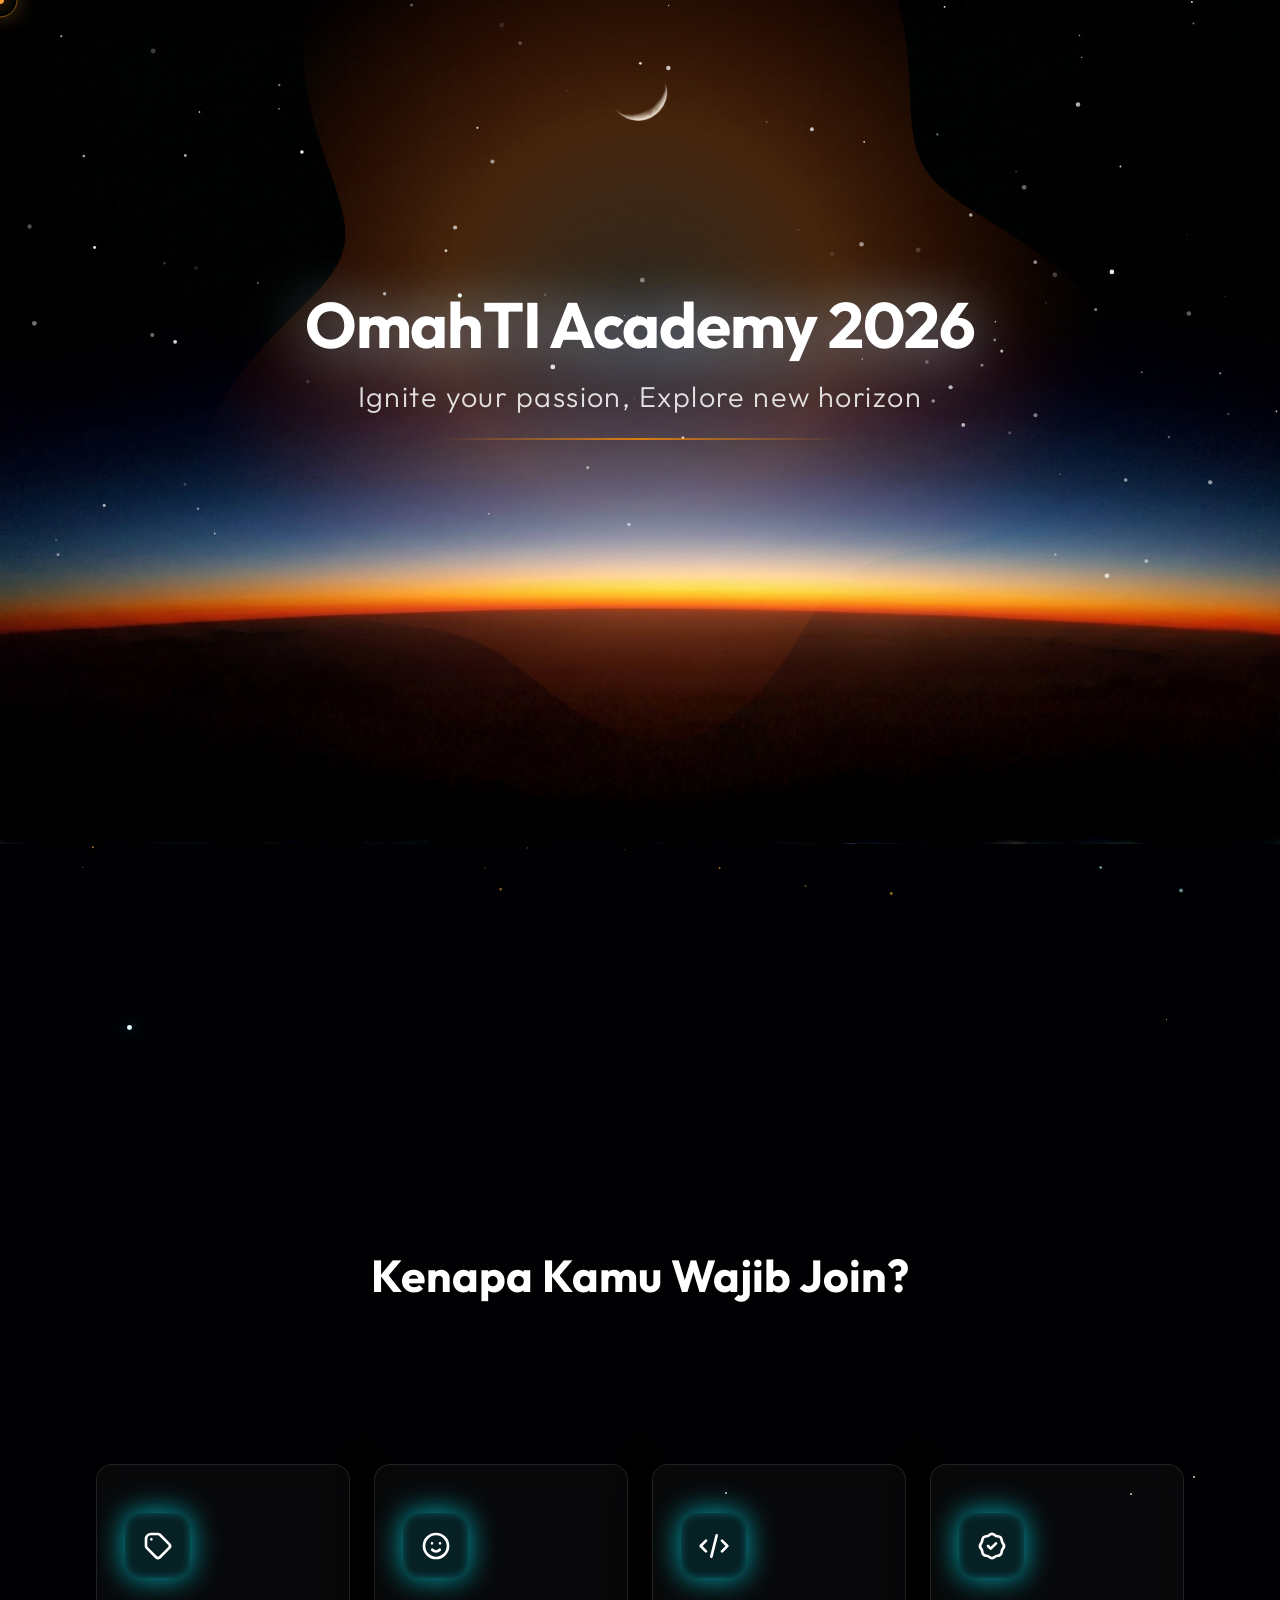
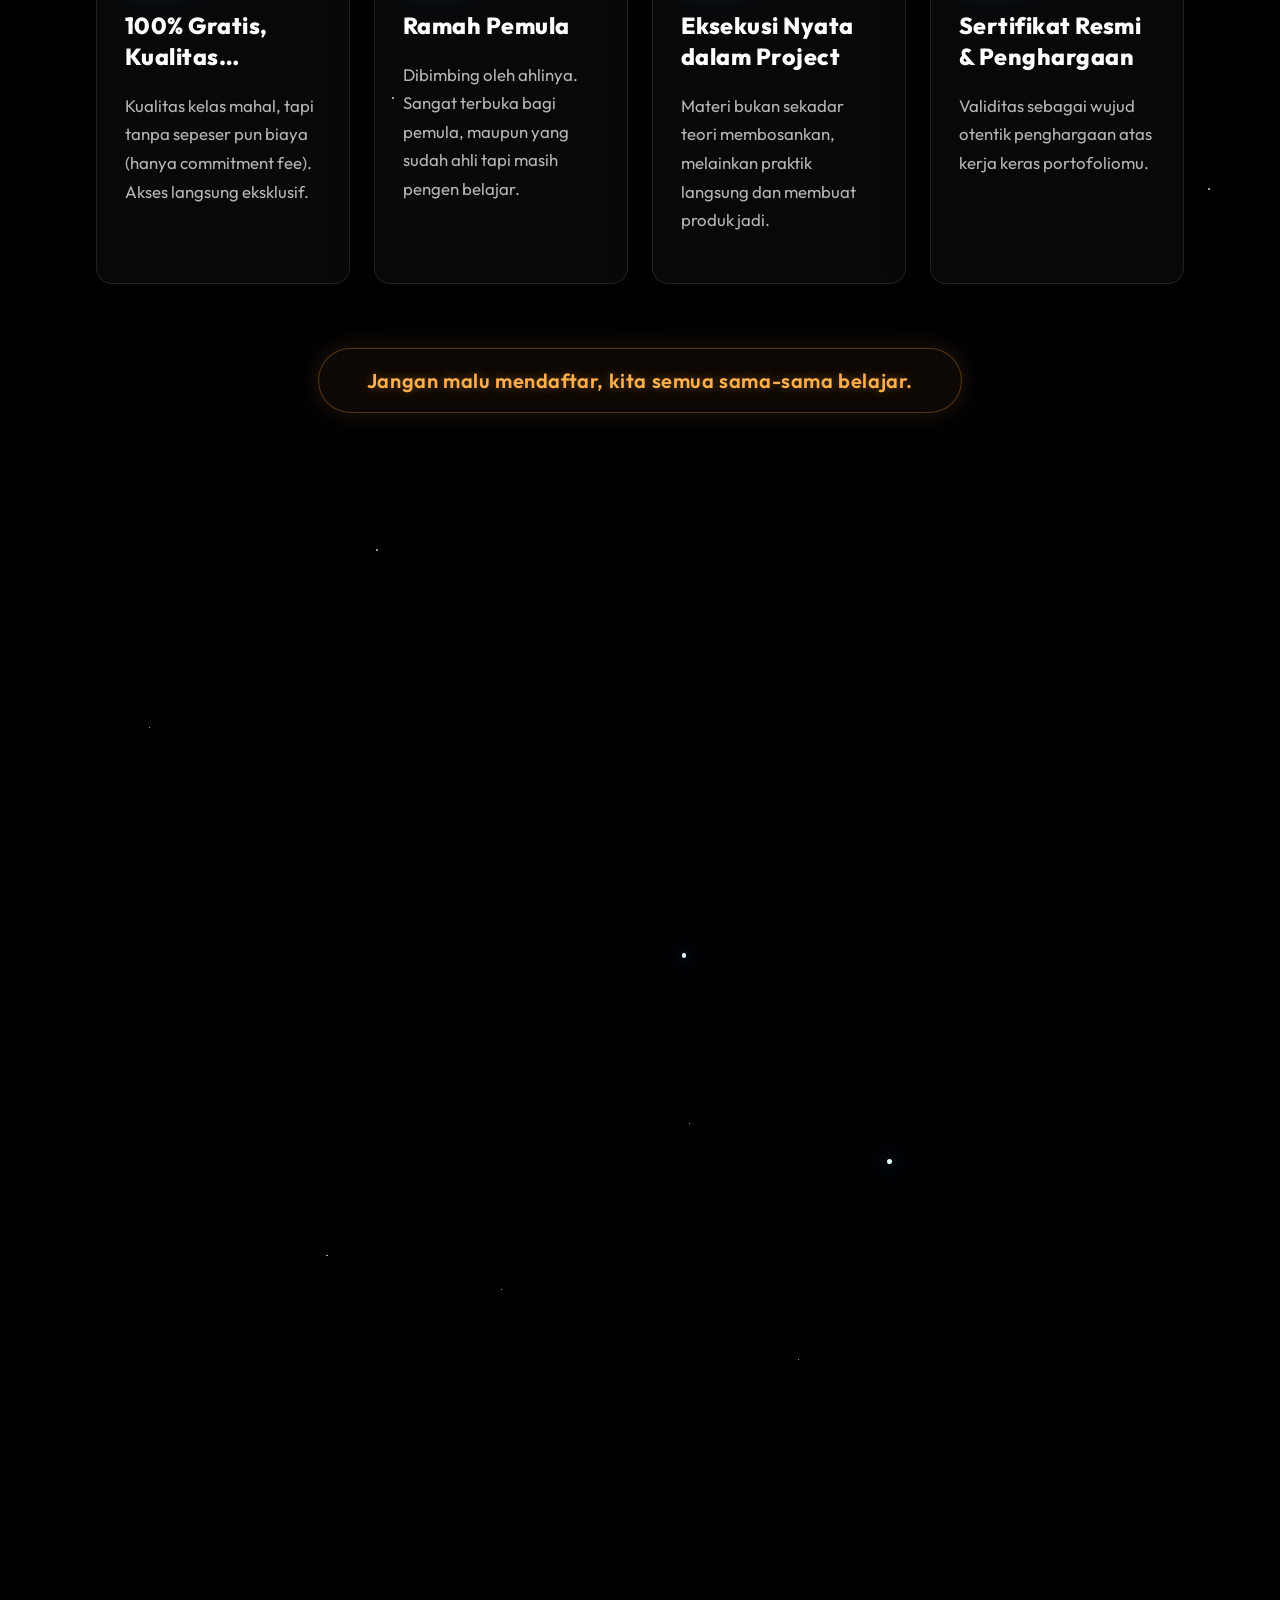
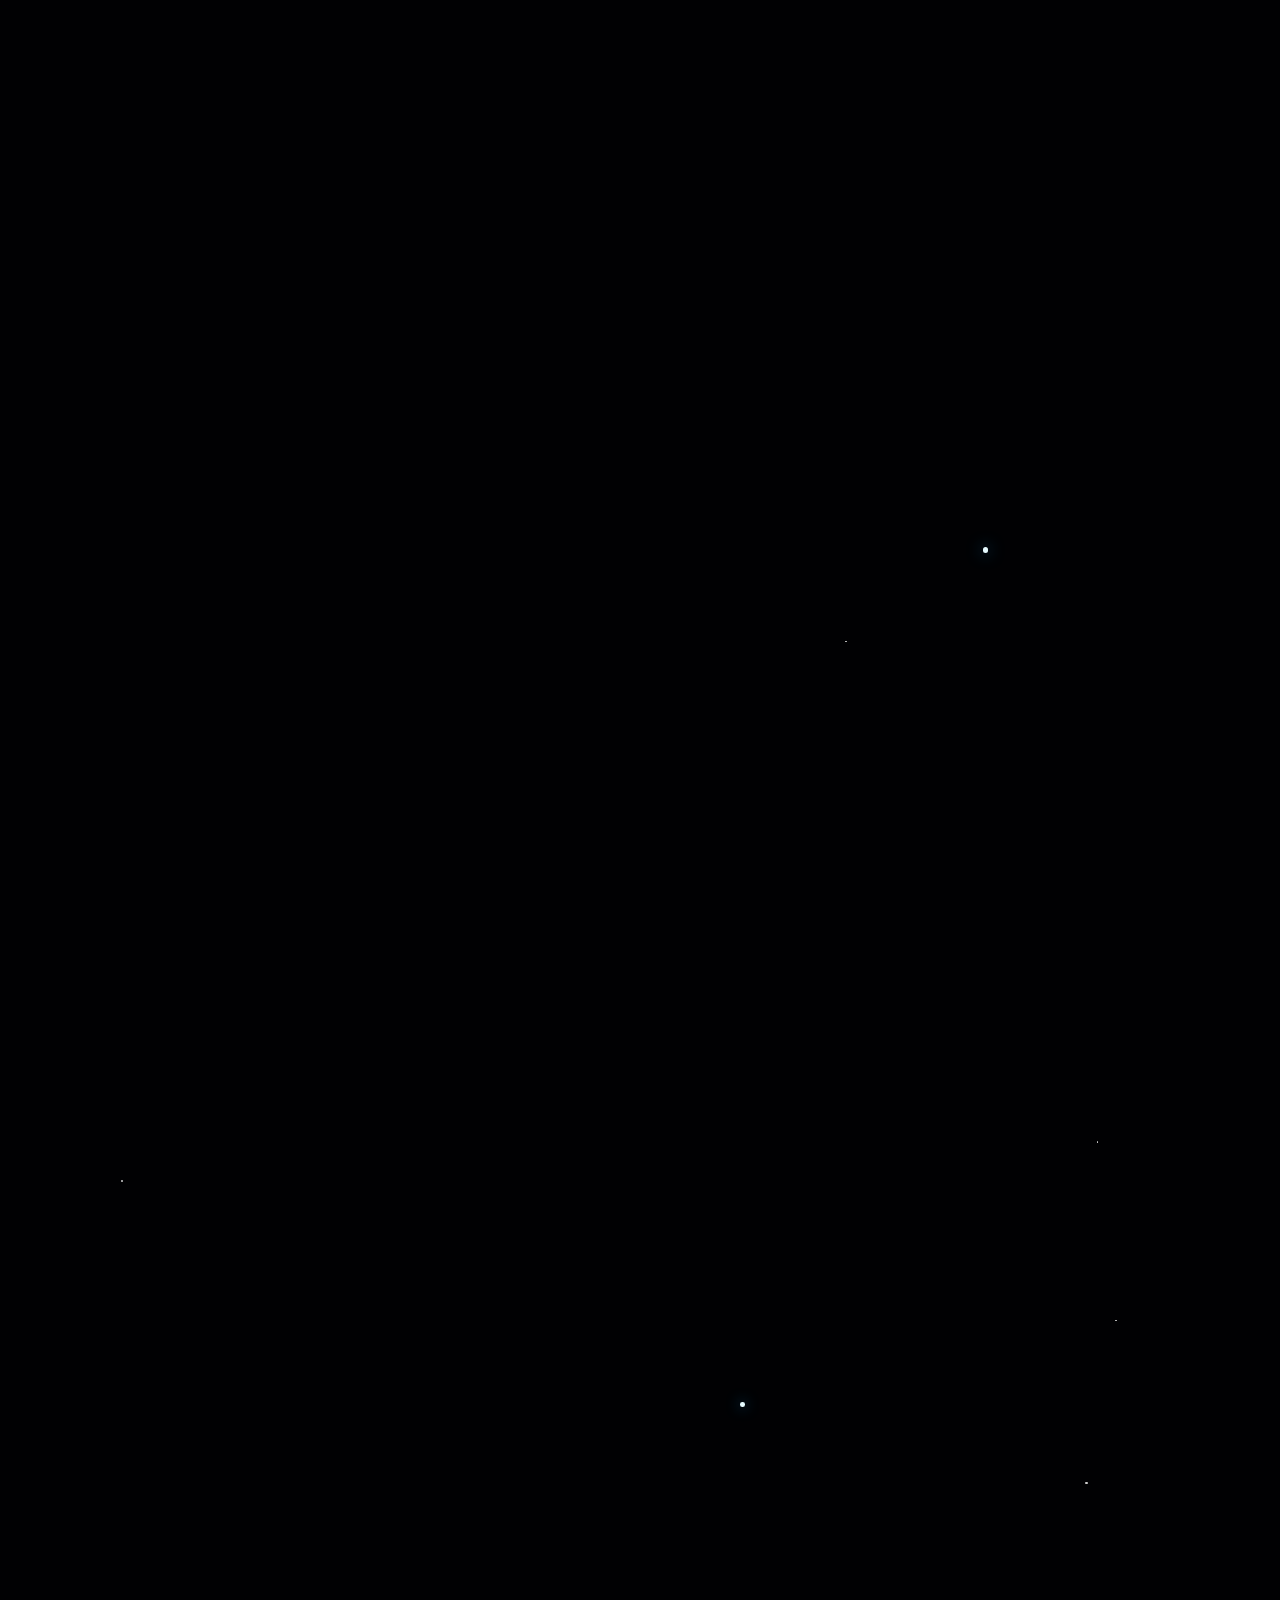
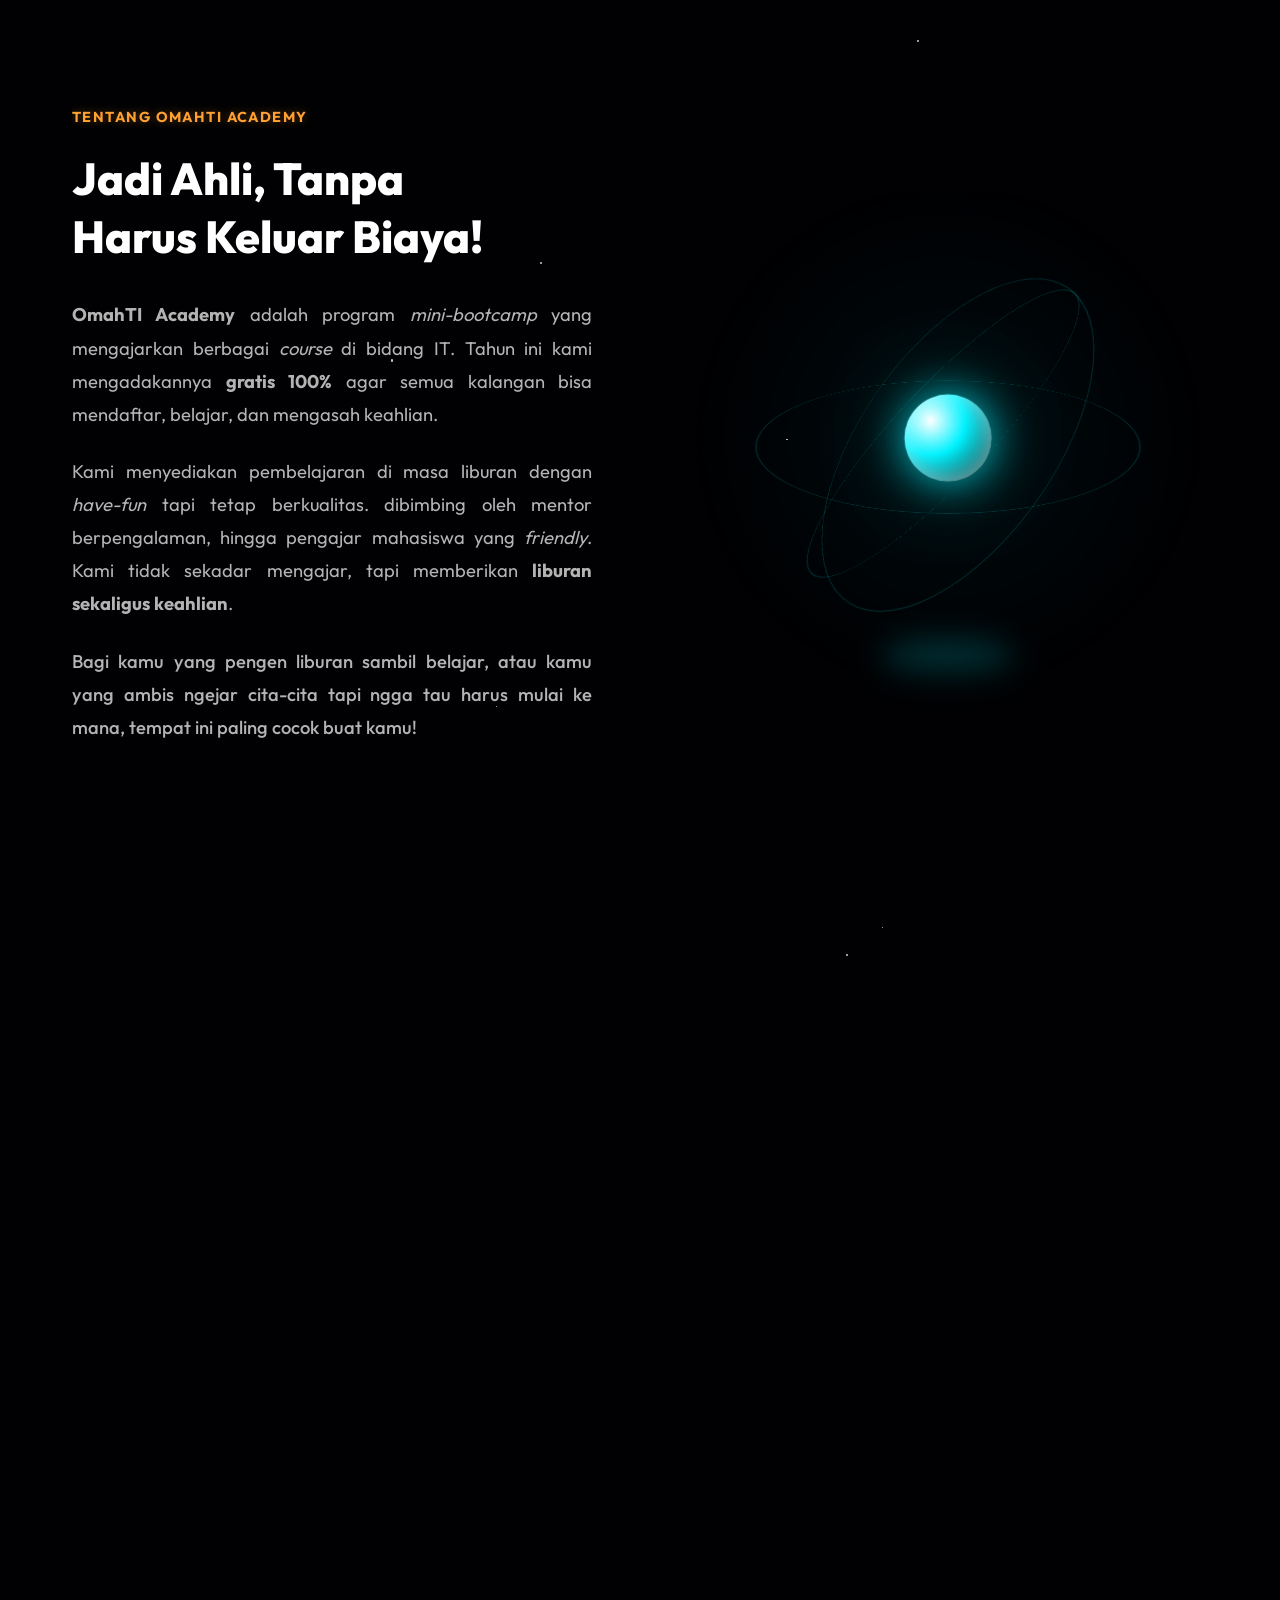
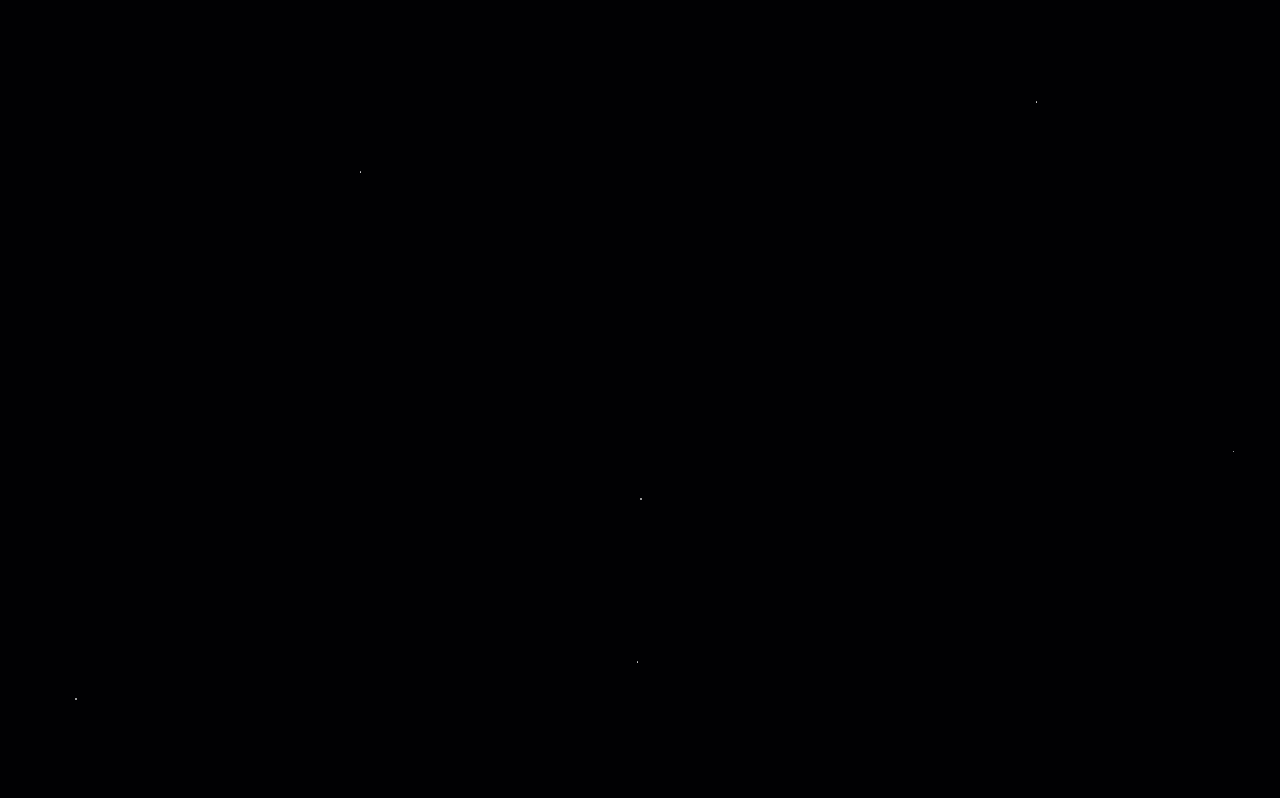
==== commit 5ecd2026: "Update" ====
--- a/index.html
+++ b/index.html
@@ -12,6 +12,7 @@
 </head>
 
 <body>
+    <canvas id="stardustCanvas"></canvas>
     <div class="cursor-dot"></div>
     <div class="cursor-outline"></div>
 
@@ -57,7 +58,7 @@
                 <!-- TOP PART: CARDS GRID (Why Join Us) SCROLLYTELLING SEQUENCE -->
                 <div class="scrolly-section why-join-scrolly" data-steps="4">
                     <div class="scrolly-sticky why-join-sticky">
-                        
+
                         <!-- Header inside the sticky so it stays visible while scrolling -->
                         <div class="w-100 text-center mb-5" style="padding-bottom: 2rem;">
                             <h3 class="secondary-heading" style="font-size: 2.8rem;">Kenapa Kamu Wajib Join?</h3>
@@ -67,68 +68,71 @@
                             <!-- Card 1 -->
                             <div class="card-wrapper" style="height: 100%;">
                                 <div class="dark-card glow-horizon" style="height: 100%;">
-                            <div class="card-icon blue-horizon-glow">
-                                <svg xmlns="http://www.w3.org/2000/svg" width="28" height="28" fill="none"
-                                    viewBox="0 0 24 24" stroke="currentColor" stroke-width="2">
-                                    <path stroke-linecap="round" stroke-linejoin="round"
-                                        d="M7 7h.01M7 3h5c.512 0 1.024.195 1.414.586l7 7a2 2 0 010 2.828l-7 7a2 2 0 01-2.828 0l-7-7A1.994 1.994 0 013 12V7a4 4 0 014-4z" />
-                                </svg>
+                                    <div class="card-icon blue-horizon-glow">
+                                        <svg xmlns="http://www.w3.org/2000/svg" width="28" height="28" fill="none"
+                                            viewBox="0 0 24 24" stroke="currentColor" stroke-width="2">
+                                            <path stroke-linecap="round" stroke-linejoin="round"
+                                                d="M7 7h.01M7 3h5c.512 0 1.024.195 1.414.586l7 7a2 2 0 010 2.828l-7 7a2 2 0 01-2.828 0l-7-7A1.994 1.994 0 013 12V7a4 4 0 014-4z" />
+                                        </svg>
+                                    </div>
+                                    <h4 class="card-title">100% Gratis, Kualitas Premium</h4>
+                                    <p class="card-desc">Kualitas kelas mahal, tapi tanpa sepeser pun biaya (hanya
+                                        commitment
+                                        fee). Akses langsung eksklusif.</p>
+                                </div>
                             </div>
-                            <h4 class="card-title">100% Gratis, Kualitas Premiun</h4>
-                            <p class="card-desc">Kualitas kelas mahal, tapi tanpa sepeser pun biaya (hanya commitment
-                                fee). Akses langsung eksklusif.</p>
-                        </div>
-                    </div>
-
-                    <!-- Card 2 -->
-                    <div class="card-wrapper" style="height: 100%;">
-                        <div class="dark-card glow-horizon" style="height: 100%;">
-                            <div class="card-icon blue-horizon-glow">
-                                <svg xmlns="http://www.w3.org/2000/svg" width="28" height="28" fill="none"
-                                    viewBox="0 0 24 24" stroke="currentColor" stroke-width="2">
-                                    <path stroke-linecap="round" stroke-linejoin="round"
-                                        d="M14.828 14.828a4 4 0 01-5.656 0M9 10h.01M15 10h.01M21 12a9 9 0 11-18 0 9 9 0 0118 0z" />
-                                </svg>
+
+                            <!-- Card 2 -->
+                            <div class="card-wrapper" style="height: 100%;">
+                                <div class="dark-card glow-horizon" style="height: 100%;">
+                                    <div class="card-icon blue-horizon-glow">
+                                        <svg xmlns="http://www.w3.org/2000/svg" width="28" height="28" fill="none"
+                                            viewBox="0 0 24 24" stroke="currentColor" stroke-width="2">
+                                            <path stroke-linecap="round" stroke-linejoin="round"
+                                                d="M14.828 14.828a4 4 0 01-5.656 0M9 10h.01M15 10h.01M21 12a9 9 0 11-18 0 9 9 0 0118 0z" />
+                                        </svg>
+                                    </div>
+                                    <h4 class="card-title">Ramah Pemula</h4>
+                                    <p class="card-desc">Dibimbing oleh ahlinya. Sangat terbuka bagi pemula, maupun yang
+                                        sudah
+                                        ahli
+                                        tapi masih pengen belajar.</p>
+                                </div>
                             </div>
-                            <h4 class="card-title">Ramah Pemula</h4>
-                            <p class="card-desc">Dibimbing oleh ahlinya. Sangat terbuka bagi pemula, maupun yang sudah
-                                ahli
-                                tapi masih pengen belajar.</p>
-                        </div>
-                    </div>
-
-                    <!-- Card 3 -->
-                    <div class="card-wrapper" style="height: 100%;">
-                        <div class="dark-card glow-horizon" style="height: 100%;">
-                            <div class="card-icon blue-horizon-glow">
-                                <svg xmlns="http://www.w3.org/2000/svg" width="28" height="28" fill="none"
-                                    viewBox="0 0 24 24" stroke="currentColor" stroke-width="2">
-                                    <path stroke-linecap="round" stroke-linejoin="round"
-                                        d="M10 20l4-16m4 4l4 4-4 4M6 16l-4-4 4-4" />
-                                </svg>
+
+                            <!-- Card 3 -->
+                            <div class="card-wrapper" style="height: 100%;">
+                                <div class="dark-card glow-horizon" style="height: 100%;">
+                                    <div class="card-icon blue-horizon-glow">
+                                        <svg xmlns="http://www.w3.org/2000/svg" width="28" height="28" fill="none"
+                                            viewBox="0 0 24 24" stroke="currentColor" stroke-width="2">
+                                            <path stroke-linecap="round" stroke-linejoin="round"
+                                                d="M10 20l4-16m4 4l4 4-4 4M6 16l-4-4 4-4" />
+                                        </svg>
+                                    </div>
+                                    <h4 class="card-title">Eksekusi Nyata dalam Project</h4>
+                                    <p class="card-desc">Materi bukan sekadar teori membosankan, melainkan praktik
+                                        langsung dan
+                                        membuat produk jadi.</p>
+                                </div>
                             </div>
-                            <h4 class="card-title">Eksekusi Nyata dalam Project</h4>
-                            <p class="card-desc">Materi bukan sekadar teori membosankan, melainkan praktik langsung dan
-                                membuat produk jadi.</p>
-                        </div>
-                    </div>
-
-                    <!-- Card 4 -->
-                    <div class="card-wrapper" style="height: 100%;">
-                        <div class="dark-card glow-horizon" style="height: 100%;">
-                            <div class="card-icon blue-horizon-glow">
-                                <svg xmlns="http://www.w3.org/2000/svg" width="28" height="28" fill="none"
-                                    viewBox="0 0 24 24" stroke="currentColor" stroke-width="2">
-                                    <path stroke-linecap="round" stroke-linejoin="round"
-                                        d="M9 12l2 2 4-4M7.835 4.697a3.42 3.42 0 001.946-.806 3.42 3.42 0 014.438 0 3.42 3.42 0 001.946.806 3.42 3.42 0 013.138 3.138 3.42 3.42 0 00.806 1.946 3.42 3.42 0 010 4.438 3.42 3.42 0 00-.806 1.946 3.42 3.42 0 01-3.138 3.138 3.42 3.42 0 00-1.946.806 3.42 3.42 0 01-4.438 0 3.42 3.42 0 00-1.946-.806 3.42 3.42 0 01-3.138-3.138 3.42 3.42 0 00-.806-1.946 3.42 3.42 0 010-4.438 3.42 3.42 0 00.806-1.946 3.42 3.42 0 013.138-3.138z" />
-                                </svg>
+
+                            <!-- Card 4 -->
+                            <div class="card-wrapper" style="height: 100%;">
+                                <div class="dark-card glow-horizon" style="height: 100%;">
+                                    <div class="card-icon blue-horizon-glow">
+                                        <svg xmlns="http://www.w3.org/2000/svg" width="28" height="28" fill="none"
+                                            viewBox="0 0 24 24" stroke="currentColor" stroke-width="2">
+                                            <path stroke-linecap="round" stroke-linejoin="round"
+                                                d="M9 12l2 2 4-4M7.835 4.697a3.42 3.42 0 001.946-.806 3.42 3.42 0 014.438 0 3.42 3.42 0 001.946.806 3.42 3.42 0 013.138 3.138 3.42 3.42 0 00.806 1.946 3.42 3.42 0 010 4.438 3.42 3.42 0 00-.806 1.946 3.42 3.42 0 01-3.138 3.138 3.42 3.42 0 00-1.946.806 3.42 3.42 0 01-4.438 0 3.42 3.42 0 00-1.946-.806 3.42 3.42 0 01-3.138-3.138 3.42 3.42 0 00-.806-1.946 3.42 3.42 0 010-4.438 3.42 3.42 0 00.806-1.946 3.42 3.42 0 013.138-3.138z" />
+                                        </svg>
+                                    </div>
+                                    <h4 class="card-title">Sertifikat Resmi & Penghargaan</h4>
+                                    <p class="card-desc">Validitas sebagai wujud otentik penghargaan atas kerja keras
+                                        portofoliomu.
+                                    </p>
+                                </div>
                             </div>
-                            <h4 class="card-title">Sertifikat Resmi & Penghargaan</h4>
-                            <p class="card-desc">Validitas sebagai wujud otentik penghargaan atas kerja keras
-                                portofoliomu.
-                            </p>
-                        </div>
-                    </div>
                         </div>
 
                         <!-- NEW: DISCLAIMER BANNER -->
@@ -200,6 +204,9 @@
 
         <!-- CANVAS VFX ENGINE SCRIPT (Fokus Komet Fotorealistis) -->
         <script>
+            let cursorX = 0;
+            let cursorY = 0;
+
             const canvas = document.getElementById('vfxCanvas');
             const ctx = canvas.getContext('2d');
             let width, height;
@@ -604,7 +611,7 @@
                             // Clamp between 0 and 1
                             let progress = Math.max(0, Math.min(1, rawProgress));
                             section.style.setProperty('--scroll-progress', progress.toFixed(4));
-                            
+
                             if (section.dataset.steps) {
                                 const stepsCount = parseInt(section.dataset.steps, 10);
                                 if (rawProgress <= 0) {
@@ -635,8 +642,6 @@
                 const cursorDot = document.querySelector('.cursor-dot');
                 const cursorOutline = document.querySelector('.cursor-outline');
 
-                let cursorX = 0;
-                let cursorY = 0;
                 let outlineX = 0;
                 let outlineY = 0;
 
@@ -644,7 +649,7 @@
                 window.addEventListener('mousemove', (e) => {
                     cursorX = e.clientX;
                     cursorY = e.clientY;
-                    
+
                     cursorDot.style.left = cursorX + 'px';
                     cursorDot.style.top = cursorY + 'px';
                 });
@@ -718,6 +723,76 @@
                     });
                 });
 
+                // ==========================================
+                // GLOBAL STARDUST PARALLAX ENGINE
+                // ==========================================
+                const sCanvas = document.getElementById('stardustCanvas');
+                const sCtx = sCanvas.getContext('2d');
+                let sWidth, sHeight;
+                let particles = [];
+
+                // AUTO-OPTIMIZATION: Detect if device is likely lower-end
+                const isLowEnd = (navigator.hardwareConcurrency || 4) <= 4;
+                const particleCount = isLowEnd ? 150 : 450;
+
+                class DustParticle {
+                    constructor() {
+                        this.init();
+                    }
+
+                    init() {
+                        this.x = Math.random() * sWidth;
+                        this.y = Math.random() * sHeight;
+                        this.size = Math.random() * 1.5 + 0.5;
+
+                        // Parallax Depth (0 to 1)
+                        // 0 = Far (slow), 1 = Near (fast)
+                        this.depth = Math.random();
+
+                        // Base velocity (very slow drift)
+                        this.vx = (Math.random() - 0.5) * 0.1;
+                        this.vy = (Math.random() - 0.5) * 0.1;
+
+                        this.opacity = Math.random() * 0.5 + 0.2;
+                        this.pulse = Math.random() * 0.02;
+                    }
+
+                    update() {
+                        // Static mode - no internal movement calculations needed
+                    }
+
+                    draw() {
+                        // Reset to pure static draw positions
+                        let drawX = this.x;
+                        let drawY = this.y;
+
+                        sCtx.fillStyle = `rgba(255, 180, 50, ${this.opacity * (1 - this.depth * 0.5)})`;
+                        if (this.depth > 0.8) sCtx.fillStyle = `rgba(180, 240, 255, ${this.opacity})`;
+
+                        sCtx.beginPath();
+                        sCtx.arc(drawX, drawY, this.size, 0, Math.PI * 2);
+                        sCtx.fill();
+                    }
+                }
+
+                function drawStardustOnce() {
+                    sCtx.clearRect(0, 0, sWidth, sHeight);
+                    particles.forEach(p => p.draw());
+                }
+
+                function resizeStardust() {
+                    sWidth = sCanvas.width = window.innerWidth;
+                    sHeight = sCanvas.height = window.innerHeight;
+                    particles = [];
+                    for (let i = 0; i < particleCount; i++) {
+                        particles.push(new DustParticle());
+                    }
+                    drawStardustOnce();
+                }
+
+                window.addEventListener('resize', resizeStardust);
+                resizeStardust();
+
             });
         </script>
 </body>
--- a/style.css
+++ b/style.css
@@ -80,6 +80,20 @@
 @keyframes slowZoom {
     0% { transform: scale(1); }
     100% { transform: scale(1.04); }
+}
+
+/* ==================================
+   STARDUST CANVAS LAYER (Global)
+================================== */
+#stardustCanvas {
+    position: fixed;
+    top: 0;
+    left: 0;
+    width: 100%;
+    height: 100%;
+    z-index: -1; /* Behind everything */
+    pointer-events: none;
+    background-color: #010103;
 }
 
 /* ==================================
@@ -1002,10 +1016,10 @@
 
 .cards-grid {
     display: grid;
-    grid-template-columns: repeat(auto-fit, minmax(240px, 1fr));
-    gap: 2.5rem;
+    grid-template-columns: repeat(4, 1fr);
+    gap: 1.5rem; /* Reduced gap to give more internal space to cards */
     width: 100%;
-    max-width: 1200px;
+    max-width: 1750px; /* Increased further to prevent 'Premium' from truncating */
     margin: 0 auto;
     padding: 0 1.5rem; /* Padded to prevent clipping during scale transforms */
 }
@@ -1014,7 +1028,7 @@
     background-color: rgba(255, 255, 255, 0.03); /* Frosted Glass Base */
     border: 1px solid rgba(255, 255, 255, 0.1); 
     border-radius: 16px;
-    padding: 3rem 2rem;
+    padding: 3rem 1.75rem; /* Slightly reduced horizontal padding to maximize text space */
     display: flex;
     flex-direction: column;
     align-items: flex-start;
@@ -1102,6 +1116,11 @@
     margin-bottom: 1.2rem;
     letter-spacing: 0.02em;
     transition: all 0.2s ease;
+    /* Ensure title doesn't exceed 2 lines */
+    display: -webkit-box;
+    -webkit-line-clamp: 2;
+    -webkit-box-orient: vertical;
+    overflow: hidden;
 }
 
 .dark-card:hover .card-title {
